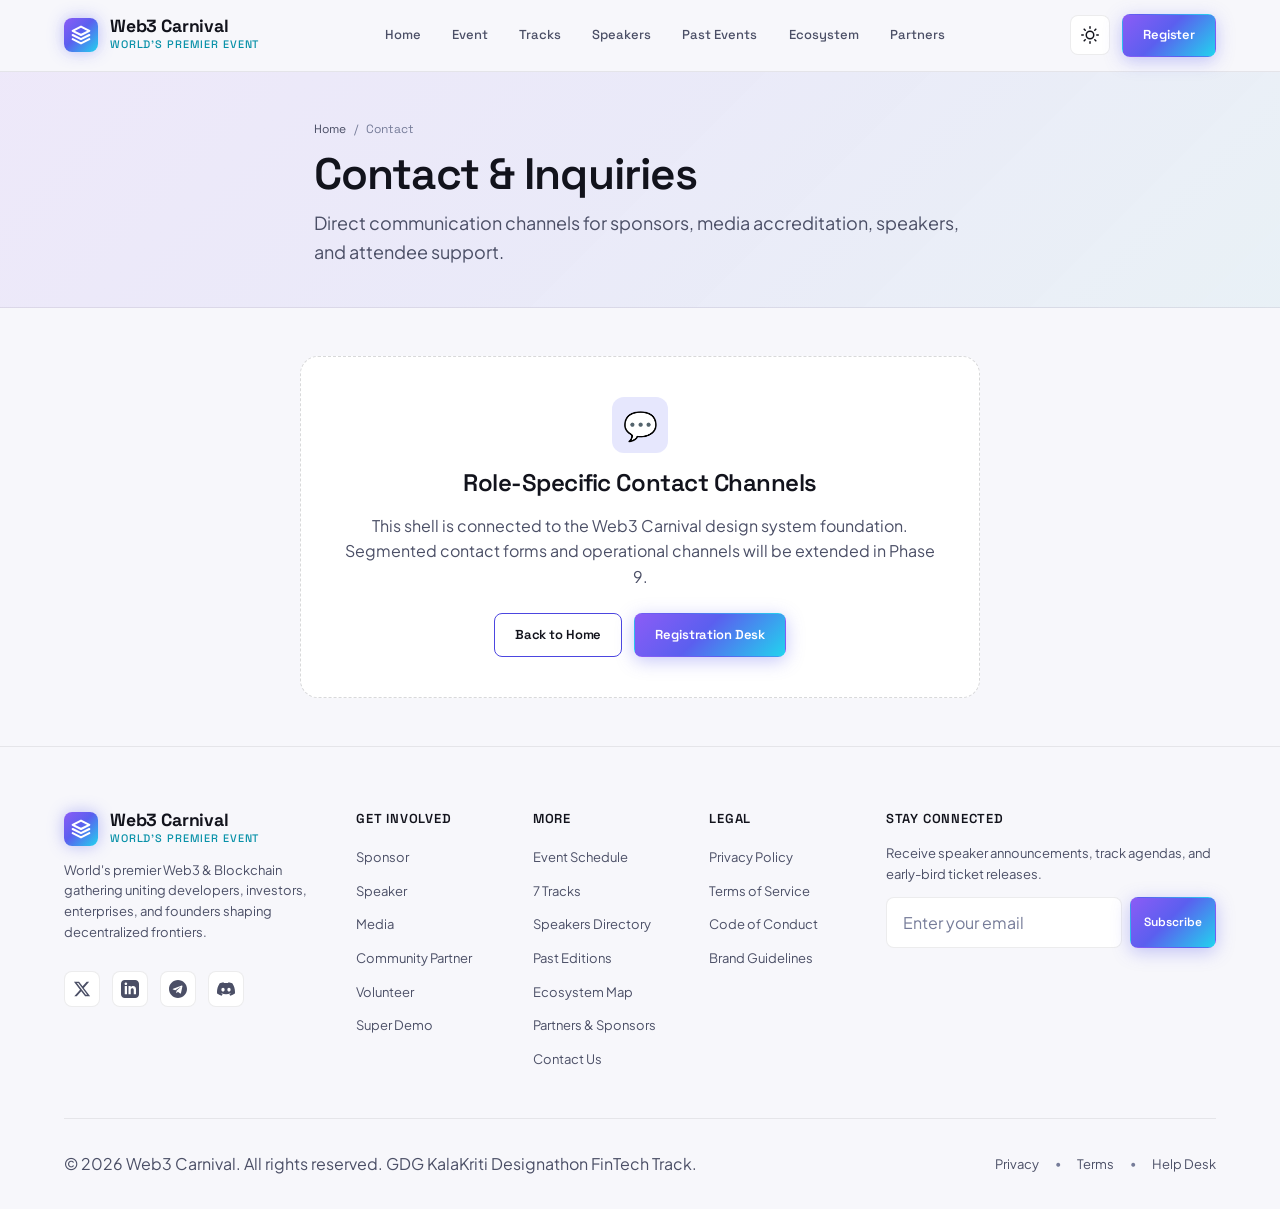
==== contact.html @ d9576718 "phase 0 done" ====
<!DOCTYPE html>
<html lang="en">
<head>
  <meta charset="UTF-8">
  <meta name="viewport" content="width=device-width, initial-scale=1.0">
  <title>Contact &amp; Help Desk — Web3 Carnival</title>
  <meta name="description" content="Get in touch with the Web3 Carnival operations, sponsorship, and media teams.">
  <meta name="theme-color" content="#05060B">

  <link rel="icon" type="image/svg+xml" href="assets/favicon.svg">
  <link rel="preconnect" href="https://fonts.googleapis.com">
  <link rel="preconnect" href="https://fonts.gstatic.com" crossorigin>
  <link href="https://fonts.googleapis.com/css2?family=Plus+Jakarta+Sans:wght@400;500;600;700&family=Space+Grotesk:wght@500;600;700&display=swap" rel="stylesheet">

  <!-- Design System CSS -->
  <link rel="stylesheet" href="css/tokens.css">
  <link rel="stylesheet" href="css/base.css">
  <link rel="stylesheet" href="css/components.css">
  <link rel="stylesheet" href="css/pages.css">
  <link rel="stylesheet" href="css/responsive.css">
</head>
<body>

  <a href="#main-content" class="skip-link">Skip to main content</a>

  <!-- Header rendered by navigation.js -->
  <header id="site-header" class="site-header"></header>

  <main id="main-content">
    <section class="page-header" aria-labelledby="page-title">
      <div class="container page-header-content">
        <nav class="page-breadcrumbs" aria-label="Breadcrumb">
          <a href="index.html">Home</a>
          <span aria-hidden="true">/</span>
          <span aria-current="page">Contact</span>
        </nav>
        <h1 id="page-title" class="page-title">Contact &amp; Inquiries</h1>
        <p class="page-lead">Direct communication channels for sponsors, media accreditation, speakers, and attendee support.</p>
      </div>
    </section>

    <div class="container">
      <div class="shell-status-card">
        <div class="shell-status-icon" aria-hidden="true">💬</div>
        <h2>Role-Specific Contact Channels</h2>
        <p>This shell is connected to the Web3 Carnival design system foundation. Segmented contact forms and operational channels will be extended in Phase 9.</p>
        <div style="display: flex; gap: var(--space-3); margin-top: var(--space-2);">
          <a href="index.html" class="btn btn-secondary">Back to Home</a>
          <a href="register.html" class="btn btn-primary">Registration Desk</a>
        </div>
      </div>
    </div>
  </main>

  <!-- Footer rendered by navigation.js -->
  <footer id="site-footer" class="site-footer"></footer>

  <script src="js/data.js"></script>
  <script src="js/theme.js"></script>
  <script src="js/navigation.js"></script>
  <script src="js/main.js"></script>
</body>
</html>
---- css/tokens.css ----
/**
 * Web3 Carnival Design System - Design Tokens
 * GDG KalaKriti Designathon · FinTech Track · Scenario 1
 * Primary Dark Theme (default) with Light Theme alternate
 */

:root {
  /* ==========================================================================
     Color System - Dark Theme (Default)
     ========================================================================== */
  --bg-void: #05060B;
  --bg-surface: #0D1120;
  --bg-raised: #161B2E;

  --accent-indigo: #5B5FEF;
  --accent-violet: #8B5CF6;
  --accent-cyan: #22D3EE;

  --text-primary: #F4F5FA;
  --text-secondary: #9CA3C4;
  --text-muted: #6B7290;

  --success: #34D399;
  --warning: #FBBF24;
  --error: #F87171;
  --focus-ring: #22D3EE;

  /* Translucent & Alpha Layers */
  --bg-void-alpha: rgba(5, 6, 11, 0.88);
  --bg-surface-alpha: rgba(13, 17, 32, 0.8);
  --bg-raised-alpha: rgba(22, 27, 46, 0.85);

  --border-subtle: rgba(255, 255, 255, 0.08);
  --border-medium: rgba(255, 255, 255, 0.16);
  --border-highlight: rgba(139, 92, 246, 0.4);

  /* Gradients */
  --gradient-signature: linear-gradient(135deg, #8B5CF6 0%, #5B5FEF 45%, #22D3EE 100%);
  --gradient-signature-hover: linear-gradient(135deg, #9D74FF 0%, #6E72FF 45%, #38E1FA 100%);
  --gradient-signature-subtle: linear-gradient(135deg, rgba(139, 92, 246, 0.15) 0%, rgba(91, 95, 239, 0.12) 45%, rgba(34, 211, 238, 0.08) 100%);
  --gradient-card-border: linear-gradient(135deg, rgba(139, 92, 246, 0.6), rgba(91, 95, 239, 0.25), rgba(34, 211, 238, 0.5));
  --gradient-hero-glow: radial-gradient(circle at 50% 20%, rgba(91, 95, 239, 0.22) 0%, rgba(139, 92, 246, 0.12) 35%, transparent 70%);

  /* Typography */
  --font-display: 'Space Grotesk', -apple-system, BlinkMacSystemFont, 'Segoe UI', Roboto, sans-serif;
  --font-body: 'Plus Jakarta Sans', -apple-system, BlinkMacSystemFont, 'Segoe UI', Roboto, sans-serif;

  /* Type Scale */
  --text-xs: 0.75rem;          /* 12px */
  --text-sm: 0.8125rem;        /* 13px - meta / captions */
  --text-base: 1rem;           /* 16px - standard body */
  --text-lg: 1.125rem;         /* 18px - body large / intro */
  --text-xl: 1.25rem;          /* 20px - card subtitle */
  --text-2xl: 1.5rem;          /* 24px - card H3 */
  --text-3xl: clamp(1.75rem, 3.5vw, 2.75rem); /* Section H2 */
  --text-4xl: clamp(2.5rem, 6vw, 4.75rem);   /* Hero H1 */
  --text-stat: clamp(2rem, 5vw, 3.5rem);      /* Stat numeral */

  /* Line Heights */
  --lh-tight: 1.05;
  --lh-heading: 1.15;
  --lh-card: 1.25;
  --lh-body: 1.6;
  --lh-meta: 1.4;

  /* Font Weights */
  --fw-normal: 400;
  --fw-medium: 500;
  --fw-semibold: 600;
  --fw-bold: 700;

  /* 8px Spacing Scale */
  --space-1: 0.25rem;   /* 4px */
  --space-2: 0.5rem;    /* 8px */
  --space-3: 0.75rem;   /* 12px */
  --space-4: 1rem;      /* 16px */
  --space-5: 1.25rem;   /* 20px */
  --space-6: 1.5rem;    /* 24px */
  --space-8: 2rem;      /* 32px */
  --space-10: 2.5rem;   /* 40px */
  --space-12: 3rem;     /* 48px */
  --space-16: 4rem;     /* 64px */
  --space-20: 5rem;     /* 80px */
  --space-24: 6rem;     /* 96px */
  --space-32: 8rem;     /* 128px */

  /* Border Radii */
  --radius-xs: 4px;
  --radius-sm: 8px;
  --radius-md: 12px;
  --radius-lg: 18px;
  --radius-xl: 24px;
  --radius-full: 9999px;

  /* Shadows */
  --shadow-sm: 0 2px 8px rgba(0, 0, 0, 0.35);
  --shadow-md: 0 8px 24px rgba(0, 0, 0, 0.45);
  --shadow-lg: 0 16px 48px rgba(0, 0, 0, 0.6);
  --shadow-glow: 0 0 32px rgba(91, 95, 239, 0.3);

  /* Transitions */
  --transition-fast: 150ms cubic-bezier(0.16, 1, 0.3, 1);
  --transition-base: 250ms cubic-bezier(0.16, 1, 0.3, 1);
  --transition-slow: 400ms cubic-bezier(0.16, 1, 0.3, 1);

  /* Layout & Containers */
  --container-max: 1280px;
  --container-pad-mobile: 1.5rem;   /* 24px */
  --container-pad-desktop: 4rem;    /* 64px */
  --nav-height: 72px;
}

/* ==========================================================================
   Color System - Light Theme Alternate (`data-theme="light"`)
   Accents deepened to maintain 4.5:1 contrast on white
   ========================================================================== */
[data-theme="light"] {
  --bg-void: #F7F7FB;
  --bg-surface: #FFFFFF;
  --bg-raised: #EEF0FA;

  --accent-indigo: #4C46E0;
  --accent-violet: #7C3AED;
  --accent-cyan: #0891A8;

  --text-primary: #12131C;
  --text-secondary: #4B4F66;
  --text-muted: #767C99;

  --success: #059669;
  --warning: #D97706;
  --error: #DC2626;
  --focus-ring: #0891A8;

  /* Translucent & Alpha Layers */
  --bg-void-alpha: rgba(247, 247, 251, 0.92);
  --bg-surface-alpha: rgba(255, 255, 255, 0.9);
  --bg-raised-alpha: rgba(238, 240, 250, 0.92);

  --border-subtle: rgba(18, 19, 28, 0.08);
  --border-medium: rgba(18, 19, 28, 0.16);
  --border-highlight: rgba(124, 58, 237, 0.35);

  /* Gradients */
  --gradient-signature-subtle: linear-gradient(135deg, rgba(124, 58, 237, 0.08) 0%, rgba(76, 70, 224, 0.08) 45%, rgba(8, 145, 168, 0.06) 100%);
  --gradient-card-border: linear-gradient(135deg, rgba(124, 58, 237, 0.45), rgba(76, 70, 224, 0.2), rgba(8, 145, 168, 0.4));
  --gradient-hero-glow: radial-gradient(circle at 50% 20%, rgba(76, 70, 224, 0.12) 0%, rgba(124, 58, 237, 0.06) 35%, transparent 70%);

  /* Shadows */
  --shadow-sm: 0 2px 8px rgba(18, 19, 28, 0.06);
  --shadow-md: 0 8px 24px rgba(18, 19, 28, 0.09);
  --shadow-lg: 0 16px 48px rgba(18, 19, 28, 0.12);
  --shadow-glow: 0 0 32px rgba(76, 70, 224, 0.18);
}
---- css/base.css ----
/**
 * Web3 Carnival Design System - Base Styles
 * CSS Reset, Accessible Focus, Typography Hierarchy & Layout Base
 */

/* ==========================================================================
   CSS Reset & Box Sizing
   ========================================================================== */
*, *::before, *::after {
  box-sizing: border-box;
  margin: 0;
  padding: 0;
}

html {
  font-size: 16px;
  scroll-behavior: smooth;
  -webkit-text-size-adjust: 100%;
  text-rendering: optimizeLegibility;
  -webkit-font-smoothing: antialiased;
  -moz-osx-font-smoothing: grayscale;
}

body {
  min-height: 100vh;
  background-color: var(--bg-void);
  color: var(--text-primary);
  font-family: var(--font-body);
  font-size: var(--text-base);
  font-weight: var(--fw-normal);
  line-height: var(--lh-body);
  transition: background-color var(--transition-base), color var(--transition-base);
  overflow-x: hidden;
  display: flex;
  flex-direction: column;
}

/* ==========================================================================
   Accessible Keyboard Focus & Skip Link
   ========================================================================== */
:focus-visible {
  outline: 2px solid var(--focus-ring);
  outline-offset: 2px;
}

/* Skip-to-content Link (A11y Requirement) */
.skip-link {
  position: absolute;
  top: -100px;
  left: 1.5rem;
  background: var(--accent-indigo);
  color: #FFFFFF;
  padding: 0.75rem 1.25rem;
  border-radius: var(--radius-sm);
  font-family: var(--font-display);
  font-size: var(--text-sm);
  font-weight: var(--fw-semibold);
  text-decoration: none;
  z-index: 10000;
  box-shadow: var(--shadow-md);
  transition: top var(--transition-fast) ease;
}

.skip-link:focus {
  top: 1rem;
}

/* ==========================================================================
   Prefers Reduced Motion
   ========================================================================== */
@media (prefers-reduced-motion: reduce) {
  *, *::before, *::after {
    animation-duration: 0.01ms !important;
    animation-iteration-count: 1 !important;
    transition-duration: 0.01ms !important;
    scroll-behavior: auto !important;
  }
}

/* ==========================================================================
   Typography Base
   ========================================================================== */
h1, h2, h3, h4, h5, h6 {
  font-family: var(--font-display);
  font-weight: var(--fw-semibold);
  color: var(--text-primary);
  letter-spacing: -0.02em;
}

h1 {
  font-size: var(--text-4xl);
  line-height: var(--lh-tight);
}

h2 {
  font-size: var(--text-3xl);
  line-height: var(--lh-heading);
}

h3 {
  font-size: var(--text-2xl);
  line-height: var(--lh-card);
}

h4 {
  font-size: var(--text-xl);
  line-height: var(--lh-card);
}

p {
  color: var(--text-secondary);
  font-size: var(--text-base);
  line-height: var(--lh-body);
  max-width: 70ch;
}

p.lead {
  font-size: var(--text-lg);
  line-height: 1.65;
  color: var(--text-primary);
}

a {
  color: var(--accent-indigo);
  text-decoration: none;
  transition: color var(--transition-fast);
}

a:hover {
  color: var(--accent-violet);
}

img, svg, picture, video {
  display: block;
  max-width: 100%;
  height: auto;
}

button, input, select, textarea {
  font: inherit;
  color: inherit;
}

ul, ol {
  list-style: none;
}

/* Selection */
::selection {
  background: rgba(139, 92, 246, 0.35);
  color: var(--text-primary);
}

/* ==========================================================================
   Core Layout Containers
   ========================================================================== */
.container {
  width: 100%;
  max-width: var(--container-max);
  margin-left: auto;
  margin-right: auto;
  padding-left: var(--container-pad-mobile);
  padding-right: var(--container-pad-mobile);
}

main {
  flex: 1 0 auto;
}

/* Section Wrapper Base */
.section {
  padding-top: var(--space-12);
  padding-bottom: var(--space-12);
  position: relative;
}

.section-header {
  margin-bottom: var(--space-8);
}

.section-header.text-center {
  text-align: center;
}

.section-header.text-center p {
  margin-left: auto;
  margin-right: auto;
}

.section-eyebrow {
  display: inline-flex;
  align-items: center;
  gap: var(--space-2);
  font-family: var(--font-display);
  font-size: var(--text-xs);
  font-weight: var(--fw-semibold);
  text-transform: uppercase;
  letter-spacing: 0.08em;
  color: var(--accent-cyan);
  margin-bottom: var(--space-2);
}

.section-title {
  margin-bottom: var(--space-3);
}

.section-desc {
  font-size: var(--text-lg);
  color: var(--text-secondary);
}

/* Visually Hidden Utility for A11y */
.sr-only {
  position: absolute;
  width: 1px;
  height: 1px;
  padding: 0;
  margin: -1px;
  overflow: hidden;
  clip: rect(0, 0, 0, 0);
  white-space: nowrap;
  border: 0;
}
---- css/components.css ----
/**
 * Web3 Carnival Design System - Components
 * Navigation, Buttons, Cards, Pills, Filters, Stat Blocks, Countdown & Footer
 */

/* ==========================================================================
   1. Sticky Translucent Navigation
   ========================================================================== */
.site-header {
  position: sticky;
  top: 0;
  left: 0;
  right: 0;
  z-index: 1000;
  height: var(--nav-height);
  background-color: var(--bg-void-alpha);
  backdrop-filter: blur(16px);
  -webkit-backdrop-filter: blur(16px);
  border-bottom: 1px solid var(--border-subtle);
  transition: background-color var(--transition-base), border-color var(--transition-base);
}

.site-header.nav-scrolled {
  background-color: var(--bg-raised-alpha);
  border-bottom-color: var(--border-medium);
  box-shadow: var(--shadow-sm);
}

.nav-container {
  display: flex;
  align-items: center;
  justify-content: space-between;
  height: 100%;
}

.nav-brand {
  display: flex;
  align-items: center;
  gap: var(--space-3);
  text-decoration: none;
  color: var(--text-primary);
  font-family: var(--font-display);
  font-weight: var(--fw-bold);
  font-size: var(--text-lg);
  letter-spacing: -0.01em;
  flex-shrink: 0;
}

.nav-brand-logo {
  width: 34px;
  height: 34px;
  border-radius: var(--radius-sm);
  background: var(--gradient-signature);
  display: grid;
  place-items: center;
  color: #FFFFFF;
  box-shadow: 0 0 16px rgba(91, 95, 239, 0.4);
}

.nav-brand-text {
  display: flex;
  flex-direction: column;
}

.nav-brand-title {
  line-height: 1.1;
  font-size: 1.1rem;
}

.nav-brand-subtitle {
  font-size: 0.68rem;
  letter-spacing: 0.08em;
  text-transform: uppercase;
  color: var(--accent-cyan);
  font-family: var(--font-display);
  font-weight: var(--fw-medium);
}

/* Nav Menu & Links */
.nav-menu {
  display: none;
}

.nav-links {
  display: flex;
  align-items: center;
  gap: var(--space-1);
}

.nav-link {
  font-family: var(--font-display);
  font-size: var(--text-sm);
  font-weight: var(--fw-medium);
  color: var(--text-secondary);
  padding: 0.5rem 0.85rem;
  border-radius: var(--radius-sm);
  text-decoration: none;
  transition: color var(--transition-fast), background-color var(--transition-fast);
  white-space: nowrap;
  position: relative;
}

.nav-link:hover {
  color: var(--text-primary);
  background-color: rgba(255, 255, 255, 0.05);
}

[data-theme="light"] .nav-link:hover {
  background-color: rgba(0, 0, 0, 0.04);
}

.nav-link.active,
.nav-link[aria-current="page"] {
  color: var(--text-primary);
  background-color: rgba(91, 95, 239, 0.12);
  font-weight: var(--fw-semibold);
}

.nav-link.active::after,
.nav-link[aria-current="page"]::after {
  content: "";
  position: absolute;
  bottom: 0;
  left: 20%;
  right: 20%;
  height: 2px;
  background: var(--accent-indigo);
  border-radius: 2px;
}

/* Nav Actions */
.nav-actions {
  display: flex;
  align-items: center;
  gap: var(--space-3);
}

/* Theme Toggle Button */
.theme-toggle-btn {
  display: inline-flex;
  align-items: center;
  justify-content: center;
  width: 40px;
  height: 40px;
  border-radius: var(--radius-sm);
  border: 1px solid var(--border-subtle);
  background: var(--bg-surface);
  color: var(--text-primary);
  cursor: pointer;
  transition: background-color var(--transition-fast), border-color var(--transition-fast), transform var(--transition-fast);
}

.theme-toggle-btn:hover {
  border-color: var(--border-medium);
  background: var(--bg-raised);
  transform: translateY(-1px);
}

.theme-toggle-btn svg {
  width: 18px;
  height: 18px;
}

.theme-icon-sun {
  display: none;
}

.theme-icon-moon {
  display: block;
}

[data-theme="light"] .theme-icon-sun {
  display: block;
}

[data-theme="light"] .theme-icon-moon {
  display: none;
}

/* Mobile Toggle Hamburger */
.mobile-toggle {
  display: flex;
  flex-direction: column;
  justify-content: center;
  align-items: center;
  gap: 5px;
  width: 40px;
  height: 40px;
  padding: 8px;
  border-radius: var(--radius-sm);
  border: 1px solid var(--border-subtle);
  background: var(--bg-surface);
  cursor: pointer;
  color: var(--text-primary);
  transition: background-color var(--transition-fast), border-color var(--transition-fast);
}

.mobile-toggle-bar {
  width: 20px;
  height: 2px;
  background-color: var(--text-primary);
  border-radius: 2px;
  transition: transform var(--transition-base), opacity var(--transition-base);
}

.mobile-toggle[aria-expanded="true"] .mobile-toggle-bar:nth-child(1) {
  transform: translateY(7px) rotate(45deg);
}

.mobile-toggle[aria-expanded="true"] .mobile-toggle-bar:nth-child(2) {
  opacity: 0;
}

.mobile-toggle[aria-expanded="true"] .mobile-toggle-bar:nth-child(3) {
  transform: translateY(-7px) rotate(-45deg);
}

/* Mobile Navigation Overlay / Drawer */
.mobile-nav-drawer {
  display: none;
  position: fixed;
  top: var(--nav-height);
  left: 0;
  right: 0;
  bottom: 0;
  background: var(--bg-void-alpha);
  backdrop-filter: blur(20px);
  -webkit-backdrop-filter: blur(20px);
  z-index: 999;
  overflow-y: auto;
  padding: var(--space-6) var(--space-4) var(--space-8);
  border-top: 1px solid var(--border-subtle);
}

.mobile-nav-drawer.open {
  display: block;
  animation: fadeInDown var(--transition-base) forwards;
}

@keyframes fadeInDown {
  from {
    opacity: 0;
    transform: translateY(-10px);
  }
  to {
    opacity: 1;
    transform: translateY(0);
  }
}

.mobile-nav-links {
  display: flex;
  flex-direction: column;
  gap: var(--space-2);
  margin-bottom: var(--space-6);
}

.mobile-nav-link {
  display: flex;
  align-items: center;
  justify-content: space-between;
  font-family: var(--font-display);
  font-size: var(--text-lg);
  font-weight: var(--fw-medium);
  color: var(--text-primary);
  padding: var(--space-3) var(--space-4);
  border-radius: var(--radius-md);
  text-decoration: none;
  border: 1px solid transparent;
  transition: background-color var(--transition-fast), border-color var(--transition-fast);
}

.mobile-nav-link:hover,
.mobile-nav-link.active {
  background-color: var(--bg-raised);
  border-color: var(--border-subtle);
  color: var(--accent-indigo);
}

.mobile-nav-cta {
  display: flex;
  flex-direction: column;
  gap: var(--space-3);
  padding-top: var(--space-4);
  border-top: 1px solid var(--border-subtle);
}

/* ==========================================================================
   2. Reusable Buttons
   ========================================================================== */
.btn {
  display: inline-flex;
  align-items: center;
  justify-content: center;
  gap: var(--space-2);
  font-family: var(--font-display);
  font-size: var(--text-sm);
  font-weight: var(--fw-semibold);
  letter-spacing: -0.01em;
  padding: 0.65rem 1.25rem;
  border-radius: var(--radius-sm);
  border: 1px solid transparent;
  cursor: pointer;
  text-decoration: none;
  transition: all var(--transition-fast);
  white-space: nowrap;
}

.btn-primary {
  background: var(--gradient-signature);
  color: #FFFFFF !important;
  box-shadow: 0 4px 18px rgba(91, 95, 239, 0.35);
}

.btn-primary:hover {
  background: var(--gradient-signature-hover);
  box-shadow: 0 6px 24px rgba(91, 95, 239, 0.5);
  transform: translateY(-1px);
}

.btn-primary:active {
  transform: translateY(0);
}

.btn-secondary {
  background: transparent;
  color: var(--text-primary);
  border-color: var(--accent-indigo);
}

.btn-secondary:hover {
  background: rgba(91, 95, 239, 0.12);
  border-color: var(--accent-violet);
  transform: translateY(-1px);
}

.btn-ghost {
  background: transparent;
  color: var(--text-secondary);
  border-color: transparent;
}

.btn-ghost:hover {
  color: var(--text-primary);
  background: rgba(255, 255, 255, 0.05);
}

.btn-sm {
  padding: 0.45rem 0.85rem;
  font-size: var(--text-xs);
}

.btn-lg {
  padding: 0.85rem 1.75rem;
  font-size: var(--text-base);
  border-radius: var(--radius-md);
}

.btn-full {
  width: 100%;
}

/* ==========================================================================
   3. Cards by Content Type
   ========================================================================== */
/* Base Card */
.card {
  background: var(--bg-surface);
  border: 1px solid var(--border-subtle);
  border-radius: var(--radius-lg);
  padding: var(--space-6);
  transition: transform var(--transition-base), border-color var(--transition-base), box-shadow var(--transition-base);
}

.card:hover {
  border-color: var(--border-medium);
  box-shadow: var(--shadow-md);
}

/* Track Card (Signature gradient-edge border) */
.card-track {
  position: relative;
  background: linear-gradient(var(--bg-surface), var(--bg-surface)) padding-box,
              var(--gradient-card-border) border-box;
  border: 1px solid transparent;
  border-radius: var(--radius-lg);
  padding: var(--space-6);
  display: flex;
  flex-direction: column;
  gap: var(--space-4);
  transition: transform var(--transition-base), box-shadow var(--transition-base);
}

.card-track:hover {
  transform: translateY(-4px);
  box-shadow: var(--shadow-glow);
}

.card-track-header {
  display: flex;
  align-items: center;
  justify-content: space-between;
}

.card-track-icon {
  width: 44px;
  height: 44px;
  border-radius: var(--radius-sm);
  background: rgba(91, 95, 239, 0.15);
  color: var(--accent-cyan);
  display: grid;
  place-items: center;
  font-size: 1.25rem;
}

.card-track-number {
  font-family: var(--font-display);
  font-size: var(--text-xs);
  color: var(--text-muted);
  font-weight: var(--fw-semibold);
}

.card-track-title {
  font-size: var(--text-xl);
  font-weight: var(--fw-semibold);
  color: var(--text-primary);
  line-height: var(--lh-card);
}

.card-track-desc {
  font-size: var(--text-sm);
  color: var(--text-secondary);
  line-height: var(--lh-body);
}

.card-track-footer {
  margin-top: auto;
  display: flex;
  align-items: center;
  justify-content: space-between;
  padding-top: var(--space-3);
  border-top: 1px solid var(--border-subtle);
  font-size: var(--text-sm);
}

/* Speaker Card (Photo-led, quiet frame) */
.card-speaker {
  background: var(--bg-surface);
  border: 1px solid var(--border-subtle);
  border-radius: var(--radius-lg);
  overflow: hidden;
  display: flex;
  flex-direction: column;
  transition: transform var(--transition-base), border-color var(--transition-base);
}

.card-speaker:hover {
  transform: translateY(-4px);
  border-color: var(--border-medium);
}

.card-speaker-media {
  position: relative;
  aspect-ratio: 1 / 1;
  background: var(--bg-raised);
  overflow: hidden;
  display: flex;
  align-items: center;
  justify-content: center;
}

.card-speaker-img {
  width: 100%;
  height: 100%;
  object-fit: cover;
  transition: transform var(--transition-slow);
}

.card-speaker:hover .card-speaker-img {
  transform: scale(1.03);
}

.card-speaker-placeholder {
  width: 100%;
  height: 100%;
  display: flex;
  align-items: center;
  justify-content: center;
  background: linear-gradient(135deg, rgba(22, 27, 46, 0.9), rgba(13, 17, 32, 0.95));
  color: var(--text-muted);
  font-family: var(--font-display);
  font-size: 2.5rem;
  font-weight: var(--fw-bold);
}

.card-speaker-body {
  padding: var(--space-4);
  display: flex;
  flex-direction: column;
  gap: var(--space-2);
}

.card-speaker-name {
  font-size: var(--text-lg);
  font-weight: var(--fw-semibold);
  color: var(--text-primary);
  line-height: var(--lh-heading);
}

.card-speaker-role {
  font-size: var(--text-sm);
  color: var(--text-secondary);
}

.card-speaker-location {
  font-size: var(--text-xs);
  color: var(--text-muted);
  display: flex;
  align-items: center;
  gap: 4px;
}

.card-speaker-socials {
  display: flex;
  align-items: center;
  gap: var(--space-2);
  margin-top: var(--space-2);
}

.card-speaker-social {
  color: var(--text-muted);
  padding: 4px;
  border-radius: var(--radius-xs);
  transition: color var(--transition-fast);
}

.card-speaker-social:hover {
  color: var(--accent-cyan);
}

/* Sponsor & Partner Tile (Flat logo lockup on neutral strip) */
.partner-tier-block {
  margin-bottom: var(--space-8);
}

.partner-tier-title {
  font-size: var(--text-sm);
  font-family: var(--font-display);
  text-transform: uppercase;
  letter-spacing: 0.08em;
  color: var(--text-muted);
  margin-bottom: var(--space-4);
  text-align: center;
}

.partner-grid {
  display: grid;
  grid-template-columns: repeat(2, 1fr);
  gap: var(--space-3);
}

.partner-tile {
  background: var(--bg-surface);
  border: 1px solid var(--border-subtle);
  border-radius: var(--radius-md);
  padding: var(--space-4) var(--space-5);
  display: flex;
  align-items: center;
  justify-content: center;
  min-height: 80px;
  color: var(--text-secondary);
  font-family: var(--font-display);
  font-size: var(--text-sm);
  font-weight: var(--fw-medium);
  transition: border-color var(--transition-fast), background-color var(--transition-fast);
  text-align: center;
}

.partner-tile:hover {
  border-color: var(--border-medium);
  background: var(--bg-raised);
  color: var(--text-primary);
}

/* ==========================================================================
   4. Pills & Badges
   ========================================================================== */
.pill {
  display: inline-flex;
  align-items: center;
  gap: 6px;
  padding: 0.35rem 0.85rem;
  border-radius: var(--radius-full);
  font-family: var(--font-display);
  font-size: var(--text-xs);
  font-weight: var(--fw-medium);
  background: var(--bg-raised);
  color: var(--text-secondary);
  border: 1px solid var(--border-subtle);
}

.pill-accent {
  background: rgba(91, 95, 239, 0.12);
  color: var(--accent-indigo);
  border-color: rgba(91, 95, 239, 0.25);
}

.pill-cyan {
  background: rgba(34, 211, 238, 0.1);
  color: var(--accent-cyan);
  border-color: rgba(34, 211, 238, 0.25);
}

.pill-status-live {
  background: rgba(52, 211, 153, 0.12);
  color: var(--success);
  border-color: rgba(52, 211, 153, 0.3);
}

.pill-status-live::before {
  content: "";
  width: 6px;
  height: 6px;
  border-radius: 50%;
  background: var(--success);
  box-shadow: 0 0 8px var(--success);
}

/* ==========================================================================
   5. Interactive Filter Pills
   ========================================================================== */
.filter-bar {
  display: flex;
  align-items: center;
  gap: var(--space-2);
  overflow-x: auto;
  padding-bottom: var(--space-2);
  margin-bottom: var(--space-6);
  -webkit-overflow-scrolling: touch;
  scrollbar-width: thin;
}

.filter-btn {
  font-family: var(--font-display);
  font-size: var(--text-sm);
  font-weight: var(--fw-medium);
  padding: 0.5rem 1rem;
  border-radius: var(--radius-full);
  background: var(--bg-surface);
  border: 1px solid var(--border-subtle);
  color: var(--text-secondary);
  cursor: pointer;
  white-space: nowrap;
  transition: all var(--transition-fast);
}

.filter-btn:hover {
  color: var(--text-primary);
  border-color: var(--border-medium);
}

.filter-btn.active {
  background: var(--accent-indigo);
  color: #FFFFFF;
  border-color: var(--accent-indigo);
}

/* ==========================================================================
   6. Stat Blocks & Animated Proof
   ========================================================================== */
.stats-grid {
  display: grid;
  grid-template-columns: repeat(2, 1fr);
  gap: var(--space-4);
}

.stat-block {
  background: var(--bg-surface);
  border: 1px solid var(--border-subtle);
  border-radius: var(--radius-lg);
  padding: var(--space-5);
  display: flex;
  flex-direction: column;
  gap: var(--space-1);
}

.stat-numeral {
  font-family: var(--font-display);
  font-size: var(--text-stat);
  font-weight: var(--fw-bold);
  line-height: 1;
  color: var(--text-primary);
  letter-spacing: -0.03em;
}

.stat-label {
  font-size: var(--text-sm);
  color: var(--text-secondary);
  font-weight: var(--fw-medium);
}

/* ==========================================================================
   7. Countdown Block
   ========================================================================== */
.countdown-box {
  background: var(--bg-surface);
  border: 1px solid var(--border-subtle);
  border-radius: var(--radius-lg);
  padding: var(--space-5);
  display: flex;
  align-items: center;
  justify-content: center;
  gap: var(--space-3);
}

.countdown-unit {
  display: flex;
  flex-direction: column;
  align-items: center;
  min-width: 52px;
}

.countdown-num {
  font-family: var(--font-display);
  font-size: 1.75rem;
  font-weight: var(--fw-bold);
  color: var(--accent-cyan);
  line-height: 1;
  font-variant-numeric: tabular-nums;
}

.countdown-label {
  font-size: 0.65rem;
  text-transform: uppercase;
  letter-spacing: 0.08em;
  color: var(--text-muted);
  margin-top: 4px;
}

.countdown-sep {
  font-size: 1.5rem;
  color: var(--text-muted);
  opacity: 0.5;
  margin-bottom: 12px;
}

/* ==========================================================================
   8. Form Controls
   ========================================================================== */
.form-group {
  margin-bottom: var(--space-4);
  display: flex;
  flex-direction: column;
  gap: var(--space-1);
}

.form-label {
  font-size: var(--text-sm);
  font-weight: var(--fw-medium);
  color: var(--text-primary);
}

.form-input, .form-select, .form-textarea {
  background: var(--bg-surface);
  border: 1px solid var(--border-subtle);
  border-radius: var(--radius-sm);
  padding: 0.75rem 1rem;
  color: var(--text-primary);
  font-size: var(--text-base);
  transition: border-color var(--transition-fast), box-shadow var(--transition-fast);
}

.form-input:focus, .form-select:focus, .form-textarea:focus {
  border-color: var(--focus-ring);
  outline: none;
  box-shadow: 0 0 0 3px rgba(34, 211, 238, 0.15);
}

.form-input::placeholder {
  color: var(--text-muted);
}

/* ==========================================================================
   9. Shared Footer
   ========================================================================== */
.site-footer {
  background-color: var(--bg-void);
  border-top: 1px solid var(--border-subtle);
  padding-top: var(--space-16);
  padding-bottom: var(--space-8);
  margin-top: auto;
  position: relative;
}

.footer-top {
  display: grid;
  grid-template-columns: 1fr;
  gap: var(--space-8);
  margin-bottom: var(--space-12);
}

.footer-brand {
  display: flex;
  flex-direction: column;
  gap: var(--space-3);
  max-width: 380px;
}

.footer-brand-desc {
  font-size: var(--text-sm);
  color: var(--text-secondary);
  line-height: var(--lh-body);
}

.footer-col-title {
  font-family: var(--font-display);
  font-size: var(--text-sm);
  font-weight: var(--fw-semibold);
  text-transform: uppercase;
  letter-spacing: 0.06em;
  color: var(--text-primary);
  margin-bottom: var(--space-4);
}

.footer-links-list {
  display: flex;
  flex-direction: column;
  gap: var(--space-2);
}

.footer-link {
  font-size: var(--text-sm);
  color: var(--text-secondary);
  text-decoration: none;
  transition: color var(--transition-fast);
}

.footer-link:hover {
  color: var(--accent-cyan);
}

/* Newsletter in Footer */
.footer-newsletter-form {
  display: flex;
  gap: var(--space-2);
  margin-top: var(--space-2);
}

.footer-newsletter-form .form-input {
  flex: 1;
  min-width: 0;
}

/* Social Links */
.footer-socials {
  display: flex;
  align-items: center;
  gap: var(--space-3);
  margin-top: var(--space-4);
}

.social-icon-btn {
  display: inline-flex;
  align-items: center;
  justify-content: center;
  width: 36px;
  height: 36px;
  border-radius: var(--radius-sm);
  background: var(--bg-surface);
  border: 1px solid var(--border-subtle);
  color: var(--text-secondary);
  text-decoration: none;
  transition: all var(--transition-fast);
}

.social-icon-btn:hover {
  color: var(--text-primary);
  border-color: var(--border-medium);
  background: var(--bg-raised);
  transform: translateY(-2px);
}

.social-icon-btn svg {
  width: 18px;
  height: 18px;
}

/* Footer Bottom Bar */
.footer-bottom {
  display: flex;
  flex-direction: column;
  gap: var(--space-4);
  padding-top: var(--space-8);
  border-top: 1px solid var(--border-subtle);
  font-size: var(--text-xs);
  color: var(--text-muted);
}

.footer-bottom-links {
  display: flex;
  flex-wrap: wrap;
  gap: var(--space-4);
}
---- css/pages.css ----
/**
 * Web3 Carnival Design System - Page Layouts
 * Hero Sections, Showcase Architecture & Page Shell Wrappers
 */

/* ==========================================================================
   1. Homepage & General Hero Section
   ========================================================================== */
.hero-section {
  position: relative;
  padding-top: calc(var(--space-12) + 1rem);
  padding-bottom: var(--space-16);
  background: var(--gradient-hero-glow);
  overflow: hidden;
  border-bottom: 1px solid var(--border-subtle);
}

.hero-glow-orb {
  position: absolute;
  top: 10%;
  left: 50%;
  transform: translateX(-50%);
  width: 600px;
  height: 350px;
  background: radial-gradient(circle, rgba(91, 95, 239, 0.25) 0%, rgba(139, 92, 246, 0.15) 40%, transparent 70%);
  filter: blur(80px);
  pointer-events: none;
  z-index: 0;
}

.hero-content {
  position: relative;
  z-index: 1;
  display: flex;
  flex-direction: column;
  align-items: flex-start;
  gap: var(--space-6);
  max-width: 860px;
}

.hero-badge-wrap {
  display: flex;
  flex-wrap: wrap;
  align-items: center;
  gap: var(--space-3);
}

.hero-title {
  font-size: var(--text-4xl);
  font-weight: var(--fw-bold);
  line-height: 1.05;
  letter-spacing: -0.03em;
  color: var(--text-primary);
}

.hero-title .text-gradient {
  background: var(--gradient-signature);
  -webkit-background-clip: text;
  -webkit-text-fill-color: transparent;
  background-clip: text;
}

.hero-desc {
  font-size: var(--text-lg);
  line-height: 1.6;
  color: var(--text-secondary);
  max-width: 64ch;
}

.hero-actions {
  display: flex;
  flex-wrap: wrap;
  align-items: center;
  gap: var(--space-3);
  margin-top: var(--space-2);
}

/* Hero Meta & Countdown Bar */
.hero-meta-bar {
  margin-top: var(--space-8);
  display: grid;
  grid-template-columns: 1fr;
  gap: var(--space-4);
  width: 100%;
}

/* ==========================================================================
   2. Subpage Header (Shell Layout for Event, Tracks, Speakers, etc.)
   ========================================================================== */
.page-header {
  padding-top: var(--space-12);
  padding-bottom: var(--space-10);
  background: var(--gradient-signature-subtle);
  border-bottom: 1px solid var(--border-subtle);
  position: relative;
}

.page-header-content {
  max-width: 780px;
}

.page-breadcrumbs {
  display: flex;
  align-items: center;
  gap: var(--space-2);
  font-family: var(--font-display);
  font-size: var(--text-xs);
  color: var(--text-muted);
  margin-bottom: var(--space-3);
}

.page-breadcrumbs a {
  color: var(--text-secondary);
}

.page-breadcrumbs a:hover {
  color: var(--accent-cyan);
}

.page-title {
  font-size: var(--text-3xl);
  margin-bottom: var(--space-3);
}

.page-lead {
  font-size: var(--text-lg);
  color: var(--text-secondary);
  line-height: var(--lh-body);
}

/* ==========================================================================
   3. Shell Placeholder Card (For Later Phase Extension)
   ========================================================================== */
.shell-status-card {
  background: var(--bg-surface);
  border: 1px dashed var(--border-medium);
  border-radius: var(--radius-lg);
  padding: var(--space-10) var(--space-6);
  text-align: center;
  display: flex;
  flex-direction: column;
  align-items: center;
  gap: var(--space-4);
  max-width: 680px;
  margin: var(--space-12) auto;
}

.shell-status-icon {
  width: 56px;
  height: 56px;
  border-radius: var(--radius-md);
  background: rgba(91, 95, 239, 0.15);
  color: var(--accent-cyan);
  display: grid;
  place-items: center;
  font-size: 1.75rem;
}

.shell-status-card h2 {
  font-size: var(--text-2xl);
}

.shell-status-card p {
  color: var(--text-secondary);
  max-width: 50ch;
}

/* ==========================================================================
   4. Showcase Section Layouts (Grid Framework)
   ========================================================================== */
.tracks-grid {
  display: grid;
  grid-template-columns: 1fr;
  gap: var(--space-4);
}

.speakers-grid {
  display: grid;
  grid-template-columns: 1fr;
  gap: var(--space-4);
}

.ecosystem-grid {
  display: grid;
  grid-template-columns: repeat(2, 1fr);
  gap: var(--space-3);
}

.ecosystem-node {
  background: var(--bg-surface);
  border: 1px solid var(--border-subtle);
  border-radius: var(--radius-md);
  padding: var(--space-4);
  display: flex;
  align-items: center;
  gap: var(--space-3);
  transition: all var(--transition-fast);
}

.ecosystem-node:hover {
  border-color: var(--accent-cyan);
  background: var(--bg-raised);
}

.ecosystem-node-badge {
  width: 10px;
  height: 10px;
  border-radius: 50%;
  background: var(--accent-indigo);
}

.ecosystem-node-name {
  font-family: var(--font-display);
  font-size: var(--text-sm);
  font-weight: var(--fw-semibold);
  color: var(--text-primary);
}

/* Path Strip (Section 7 in design.md) */
.path-strip {
  background: var(--bg-surface);
  border-top: 1px solid var(--border-subtle);
  border-bottom: 1px solid var(--border-subtle);
  padding: var(--space-4) 0;
}

.path-strip-inner {
  display: flex;
  align-items: center;
  justify-content: space-between;
  gap: var(--space-4);
  flex-wrap: wrap;
}

.path-strip-label {
  font-family: var(--font-display);
  font-size: var(--text-xs);
  text-transform: uppercase;
  letter-spacing: 0.08em;
  color: var(--accent-cyan);
  font-weight: var(--fw-semibold);
}

.path-pills {
  display: flex;
  align-items: center;
  gap: var(--space-2);
  flex-wrap: wrap;
}

.path-pill-link {
  font-size: var(--text-xs);
  font-family: var(--font-display);
  font-weight: var(--fw-medium);
  padding: 0.35rem 0.75rem;
  border-radius: var(--radius-full);
  background: var(--bg-raised);
  border: 1px solid var(--border-subtle);
  color: var(--text-secondary);
  text-decoration: none;
  transition: all var(--transition-fast);
}

.path-pill-link:hover {
  color: var(--text-primary);
  border-color: var(--accent-indigo);
}
---- css/responsive.css ----
/**
 * Web3 Carnival Design System - Responsive Breakpoints
 * Mobile-First Media Queries (480px, 768px, 1024px, 1440px)
 */

/* ==========================================================================
   Small Mobile Devices (>= 480px)
   ========================================================================== */
@media (min-width: 480px) {
  .hero-meta-bar {
    grid-template-columns: auto auto;
    align-items: center;
    justify-content: space-between;
  }

  .stats-grid {
    grid-template-columns: repeat(2, 1fr);
  }

  .partner-grid {
    grid-template-columns: repeat(3, 1fr);
  }
}

/* ==========================================================================
   Tablets / Medium Screens (>= 768px)
   ========================================================================== */
@media (min-width: 768px) {
  .section {
    padding-top: var(--space-16);
    padding-bottom: var(--space-16);
  }

  .hero-section {
    padding-top: calc(var(--space-16) + 1.5rem);
    padding-bottom: var(--space-20);
  }

  .stats-grid {
    grid-template-columns: repeat(3, 1fr);
  }

  .tracks-grid {
    grid-template-columns: repeat(2, 1fr);
  }

  .speakers-grid {
    grid-template-columns: repeat(2, 1fr);
  }

  .ecosystem-grid {
    grid-template-columns: repeat(4, 1fr);
  }

  .partner-grid {
    grid-template-columns: repeat(4, 1fr);
  }

  .footer-top {
    grid-template-columns: 2fr 1fr 1fr;
  }

  .footer-bottom {
    flex-direction: row;
    justify-content: space-between;
    align-items: center;
  }
}

/* ==========================================================================
   Desktop Screens (>= 1024px)
   ========================================================================== */
@media (min-width: 1024px) {
  .container {
    padding-left: var(--container-pad-desktop);
    padding-right: var(--container-pad-desktop);
  }

  /* Navigation Transitions to Full Desktop Menu */
  .mobile-toggle {
    display: none;
  }

  .mobile-nav-drawer {
    display: none !important;
  }

  .nav-menu {
    display: flex;
    align-items: center;
  }

  .tracks-grid {
    grid-template-columns: repeat(3, 1fr);
  }

  .speakers-grid {
    grid-template-columns: repeat(4, 1fr);
  }

  .stats-grid {
    grid-template-columns: repeat(6, 1fr);
  }

  .partner-grid {
    grid-template-columns: repeat(6, 1fr);
  }

  .footer-top {
    grid-template-columns: 1.8fr 1fr 1fr 1fr 1.6fr;
  }
}

/* ==========================================================================
   Large / Ultra-Wide Displays (>= 1440px)
   ========================================================================== */
@media (min-width: 1440px) {
  .hero-title {
    max-width: 900px;
  }
}
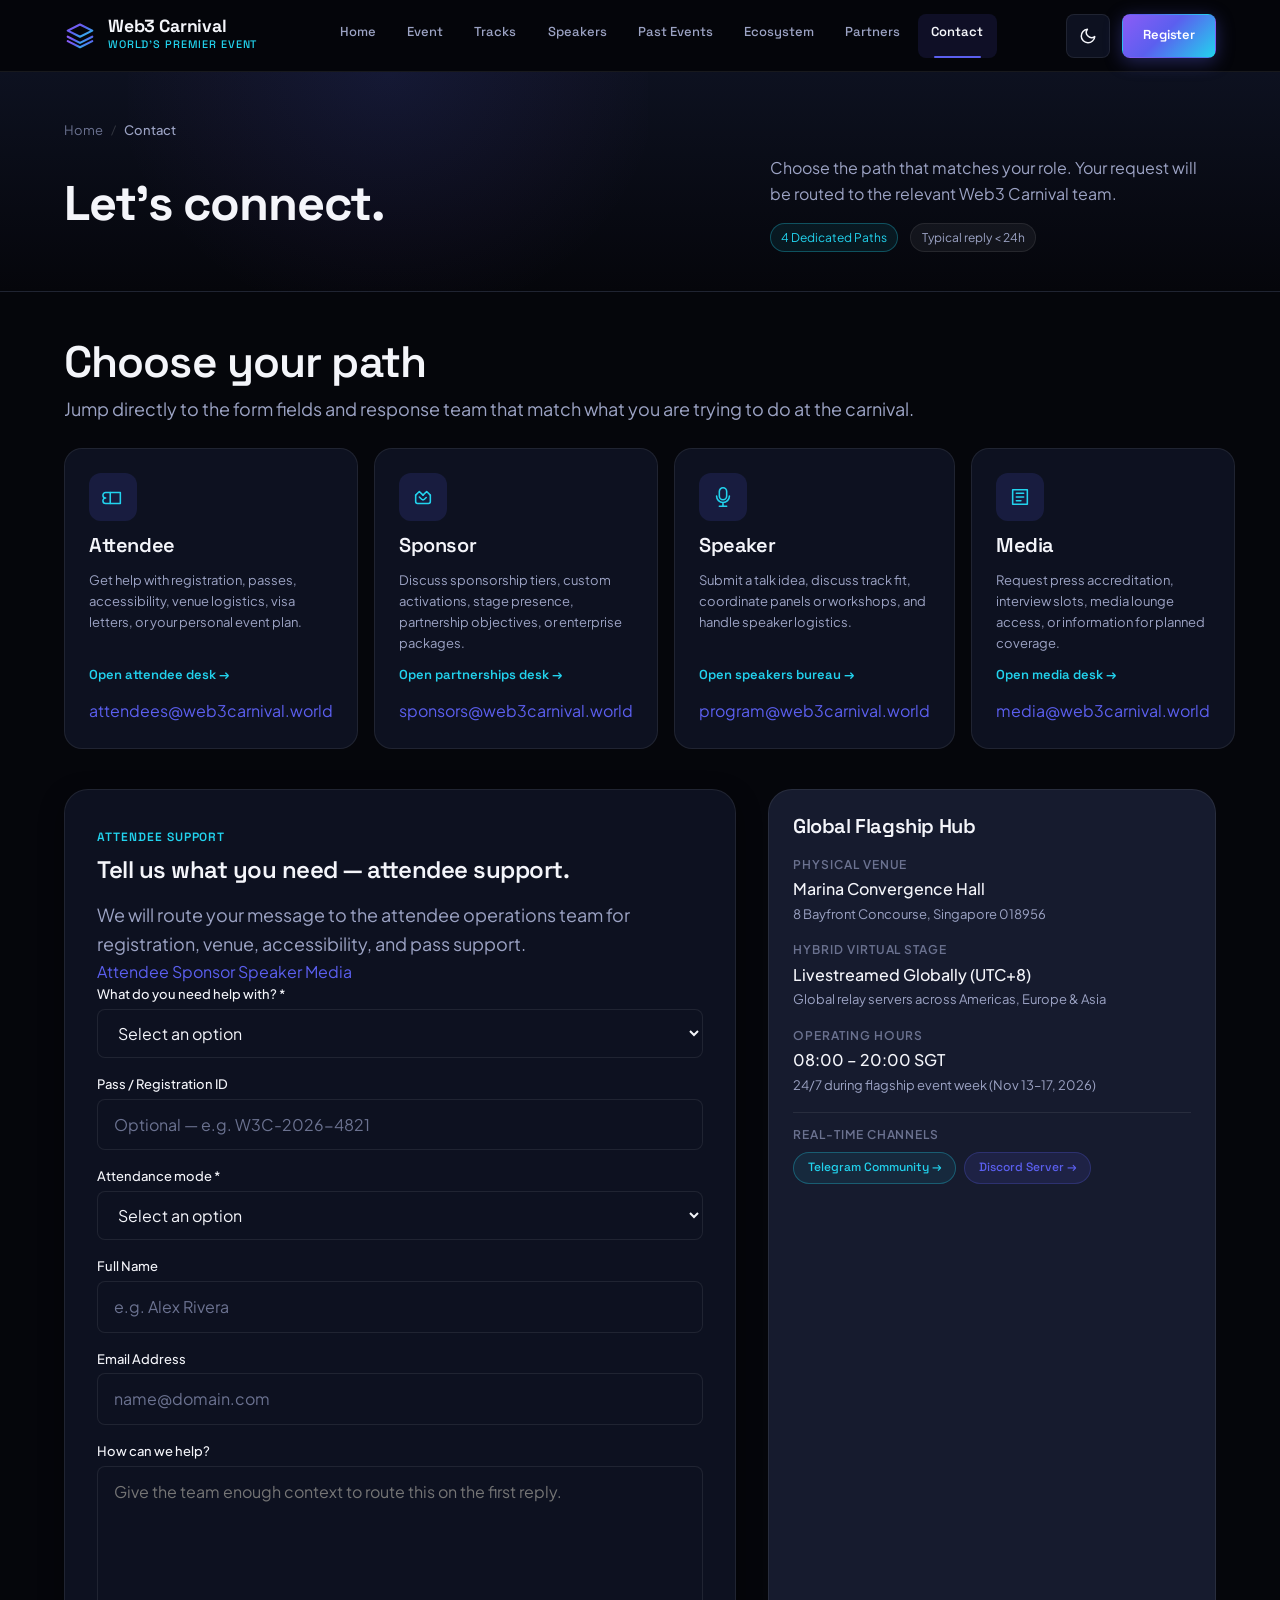
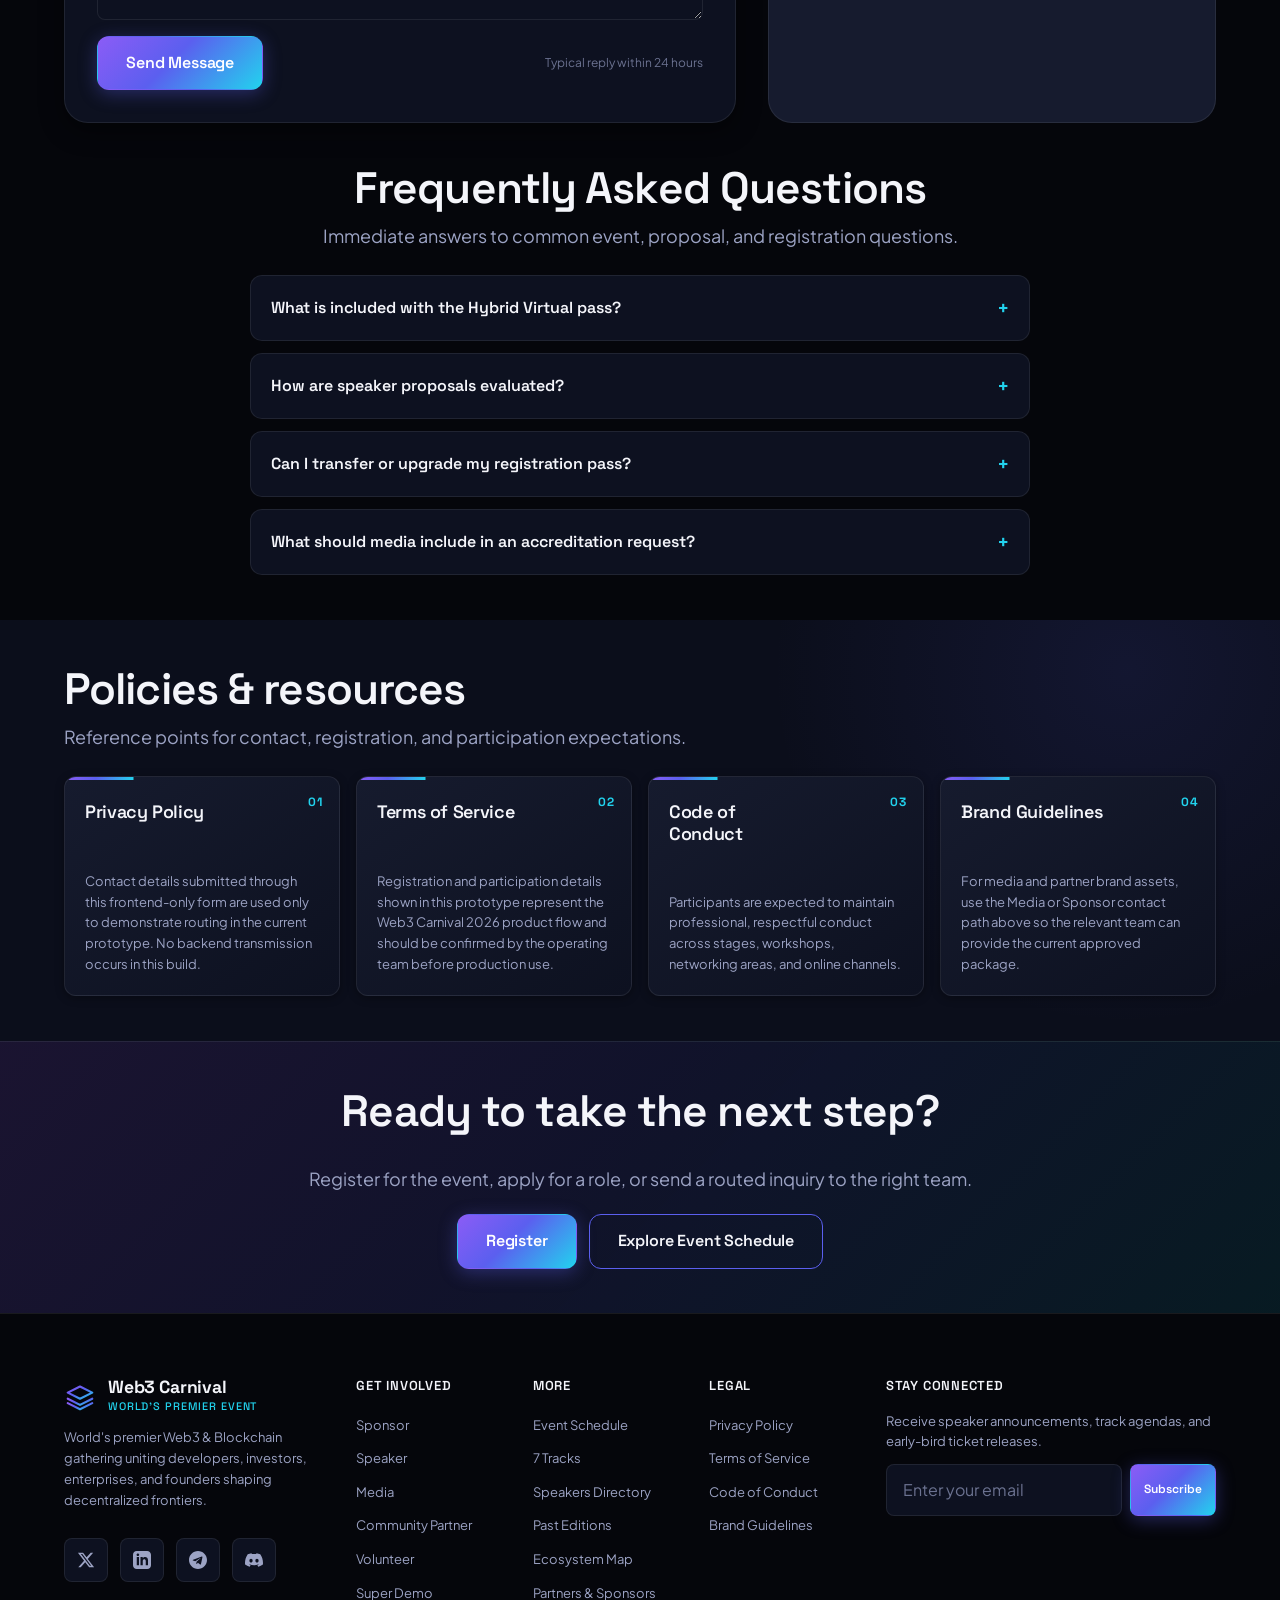
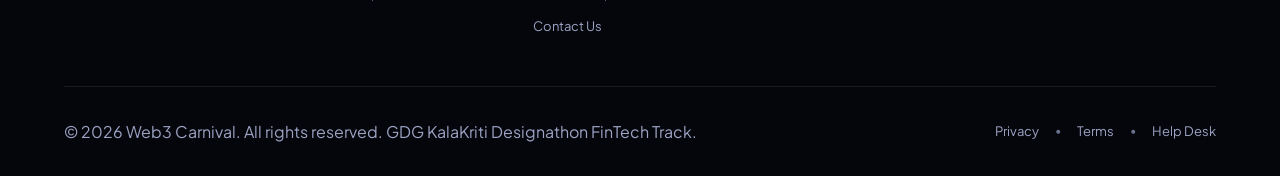
==== commit cd67a7bb: "final push" ====
--- a/contact.html
+++ b/contact.html
@@ -4,7 +4,7 @@
   <meta charset="UTF-8">
   <meta name="viewport" content="width=device-width, initial-scale=1.0">
   <title>Contact &amp; Help Desk — Web3 Carnival</title>
-  <meta name="description" content="Get in touch with the Web3 Carnival operations, sponsorship, and media teams.">
+  <meta name="description" content="Role-specific communication paths for attendees, sponsors, speakers, and media at Web3 Carnival 2026.">
   <meta name="theme-color" content="#05060B">
 
   <link rel="icon" type="image/svg+xml" href="assets/favicon.svg">
@@ -12,52 +12,242 @@
   <link rel="preconnect" href="https://fonts.gstatic.com" crossorigin>
   <link href="https://fonts.googleapis.com/css2?family=Plus+Jakarta+Sans:wght@400;500;600;700&family=Space+Grotesk:wght@500;600;700&display=swap" rel="stylesheet">
 
-  <!-- Design System CSS -->
   <link rel="stylesheet" href="css/tokens.css">
   <link rel="stylesheet" href="css/base.css">
   <link rel="stylesheet" href="css/components.css">
   <link rel="stylesheet" href="css/pages.css">
   <link rel="stylesheet" href="css/responsive.css">
+  <link rel="stylesheet" href="css/final-polish.css">
 </head>
 <body>
 
   <a href="#main-content" class="skip-link">Skip to main content</a>
-
-  <!-- Header rendered by navigation.js -->
   <header id="site-header" class="site-header"></header>
 
   <main id="main-content">
-    <section class="page-header" aria-labelledby="page-title">
-      <div class="container page-header-content">
-        <nav class="page-breadcrumbs" aria-label="Breadcrumb">
+    <section class="page-intro" aria-labelledby="page-title">
+      <div class="container page-intro__container">
+        <nav class="page-intro__breadcrumb" aria-label="Breadcrumb">
           <a href="index.html">Home</a>
-          <span aria-hidden="true">/</span>
+          <span class="page-intro__breadcrumb-sep" aria-hidden="true">/</span>
           <span aria-current="page">Contact</span>
         </nav>
-        <h1 id="page-title" class="page-title">Contact &amp; Inquiries</h1>
-        <p class="page-lead">Direct communication channels for sponsors, media accreditation, speakers, and attendee support.</p>
-      </div>
-    </section>
-
-    <div class="container">
-      <div class="shell-status-card">
-        <div class="shell-status-icon" aria-hidden="true">💬</div>
-        <h2>Role-Specific Contact Channels</h2>
-        <p>This shell is connected to the Web3 Carnival design system foundation. Segmented contact forms and operational channels will be extended in Phase 9.</p>
-        <div style="display: flex; gap: var(--space-3); margin-top: var(--space-2);">
-          <a href="index.html" class="btn btn-secondary">Back to Home</a>
-          <a href="register.html" class="btn btn-primary">Registration Desk</a>
-        </div>
-      </div>
-    </div>
+        <div class="page-intro__content">
+          <div class="page-intro__main">
+            <h1 id="page-title" class="page-intro__title">Let's connect.</h1>
+          </div>
+          <div class="page-intro__support">
+            <p class="page-intro__lead">Choose the path that matches your role. Your request will be routed to the relevant Web3 Carnival team.</p>
+            <div class="page-intro__meta">
+              <span class="page-intro__meta-tag page-intro__meta-tag--highlight">4 Dedicated Paths</span>
+              <span class="page-intro__meta-tag">Typical reply &lt; 24h</span>
+            </div>
+          </div>
+        </div>
+      </div>
+    </section>
+
+    <section class="section contact-section" aria-labelledby="channels-heading">
+      <div class="container">
+        <div class="section-header">
+          <h2 id="channels-heading" class="section-title">Choose your path</h2>
+          <p class="section-desc">Jump directly to the form fields and response team that match what you are trying to do at the carnival.</p>
+        </div>
+
+        <div class="contact-channels-grid" data-contact-role-grid>
+          <a href="contact.html?role=attendee#contact-form" class="contact-channel-card contact-role-card" data-contact-role-card="attendee">
+            <div class="contact-channel-icon" aria-hidden="true"><svg viewBox="0 0 24 24" fill="none" stroke="currentColor" stroke-width="1.7" stroke-linecap="round" stroke-linejoin="round"><path d="M4 7a3 3 0 0 0 0 6 3 3 0 0 0 0 6h16V7H4Z"/><path d="M9 7v12"/></svg></div>
+            <h3 class="contact-channel-title">Attendee</h3>
+            <p class="contact-channel-desc">Get help with registration, passes, accessibility, venue logistics, visa letters, or your personal event plan.</p>
+            <span class="contact-channel-link">Open attendee desk &rarr;</span>
+            <span class="contact-channel-email">attendees@web3carnival.world</span>
+          </a>
+
+          <a href="contact.html?role=sponsor#contact-form" class="contact-channel-card contact-role-card" data-contact-role-card="sponsor">
+            <div class="contact-channel-icon" aria-hidden="true"><svg viewBox="0 0 24 24" fill="none" stroke="currentColor" stroke-width="1.7" stroke-linecap="round" stroke-linejoin="round"><path d="m8 12 2.5 2.5a2.1 2.1 0 0 0 3 0l2-2"/><path d="M4 10 8 6l4 4"/><path d="m20 10-4-4-4 4"/><path d="M4 10v7a2 2 0 0 0 2 2h12a2 2 0 0 0 2-2v-7"/></svg></div>
+            <h3 class="contact-channel-title">Sponsor</h3>
+            <p class="contact-channel-desc">Discuss sponsorship tiers, custom activations, stage presence, partnership objectives, or enterprise packages.</p>
+            <span class="contact-channel-link">Open partnerships desk &rarr;</span>
+            <span class="contact-channel-email">sponsors@web3carnival.world</span>
+          </a>
+
+          <a href="contact.html?role=speaker#contact-form" class="contact-channel-card contact-role-card" data-contact-role-card="speaker">
+            <div class="contact-channel-icon" aria-hidden="true"><svg viewBox="0 0 24 24" fill="none" stroke="currentColor" stroke-width="1.7" stroke-linecap="round" stroke-linejoin="round"><rect x="8" y="2" width="8" height="13" rx="4"/><path d="M5 11a7 7 0 0 0 14 0M12 18v4M8 22h8"/></svg></div>
+            <h3 class="contact-channel-title">Speaker</h3>
+            <p class="contact-channel-desc">Submit a talk idea, discuss track fit, coordinate panels or workshops, and handle speaker logistics.</p>
+            <span class="contact-channel-link">Open speakers bureau &rarr;</span>
+            <span class="contact-channel-email">program@web3carnival.world</span>
+          </a>
+
+          <a href="contact.html?role=media#contact-form" class="contact-channel-card contact-role-card" data-contact-role-card="media">
+            <div class="contact-channel-icon" aria-hidden="true"><svg viewBox="0 0 24 24" fill="none" stroke="currentColor" stroke-width="1.7" stroke-linecap="round" stroke-linejoin="round"><path d="M4 4h16v16H4z"/><path d="M8 8h8M8 12h8M8 16h5"/></svg></div>
+            <h3 class="contact-channel-title">Media</h3>
+            <p class="contact-channel-desc">Request press accreditation, interview slots, media lounge access, or information for planned coverage.</p>
+            <span class="contact-channel-link">Open media desk &rarr;</span>
+            <span class="contact-channel-email">media@web3carnival.world</span>
+          </a>
+        </div>
+
+        <div class="contact-split-layout">
+          <div class="contact-form-shell" id="contact-form-section">
+            <div class="contact-form-context">
+              <span class="section-eyebrow" data-contact-role-eyebrow>Attendee Support</span>
+              <h3 class="contact-form-heading" data-contact-form-heading>Tell us what you need.</h3>
+              <p class="section-desc" data-contact-form-desc>We will route your message to the attendee operations team.</p>
+            </div>
+
+            <div class="contact-role-switcher" role="navigation" aria-label="Contact role">
+              <a href="contact.html?role=attendee#contact-form" class="contact-role-switch" data-role-switch="attendee">Attendee</a>
+              <a href="contact.html?role=sponsor#contact-form" class="contact-role-switch" data-role-switch="sponsor">Sponsor</a>
+              <a href="contact.html?role=speaker#contact-form" class="contact-role-switch" data-role-switch="speaker">Speaker</a>
+              <a href="contact.html?role=media#contact-form" class="contact-role-switch" data-role-switch="media">Media</a>
+            </div>
+
+            <form id="contact-form" novalidate>
+              <div class="contact-dynamic-fields" data-contact-dynamic-fields></div>
+
+              <div class="form-group">
+                <label class="form-label" for="contact-name">Full Name</label>
+                <input class="form-input" type="text" id="contact-name" name="name" required autocomplete="name" placeholder="e.g. Alex Rivera">
+              </div>
+
+              <div class="form-group">
+                <label class="form-label" for="contact-email">Email Address</label>
+                <input class="form-input" type="email" id="contact-email" name="email" required autocomplete="email" placeholder="name@domain.com">
+              </div>
+
+              <div class="form-group">
+                <label class="form-label" for="contact-message">How can we help?</label>
+                <textarea class="form-textarea" id="contact-message" name="message" rows="5" required placeholder="Give the team enough context to route this on the first reply."></textarea>
+              </div>
+
+              <div class="contact-form-footer-row">
+                <button type="submit" class="btn btn-primary btn-lg">Send Message</button>
+                <span class="contact-reply-note">Typical reply within 24 hours</span>
+              </div>
+              <div id="contact-form-feedback" class="contact-form-feedback" hidden role="alert" aria-live="polite"></div>
+            </form>
+
+            <div class="contact-confirmation" data-contact-confirmation hidden aria-live="polite"></div>
+          </div>
+
+          <aside class="contact-office-card" aria-labelledby="contact-ops-heading">
+            <h3 class="contact-ops-heading" id="contact-ops-heading">Global Flagship Hub</h3>
+
+            <div class="contact-meta-item">
+              <span class="contact-meta-label">Physical Venue</span>
+              <span class="contact-meta-val">Marina Convergence Hall</span>
+              <span class="contact-ops-detail">8 Bayfront Concourse, Singapore 018956</span>
+            </div>
+
+            <div class="contact-meta-item">
+              <span class="contact-meta-label">Hybrid Virtual Stage</span>
+              <span class="contact-meta-val">Livestreamed Globally (UTC+8)</span>
+              <span class="contact-ops-detail">Global relay servers across Americas, Europe &amp; Asia</span>
+            </div>
+
+            <div class="contact-meta-item">
+              <span class="contact-meta-label">Operating Hours</span>
+              <span class="contact-meta-val">08:00 – 20:00 SGT</span>
+              <span class="contact-ops-detail">24/7 during flagship event week (Nov 13–17, 2026)</span>
+            </div>
+
+            <div class="contact-ops-links">
+              <span class="contact-meta-label">Real-Time Channels</span>
+              <div class="contact-ops-channels">
+                <a href="https://t.me/web3carnival" target="_blank" rel="noopener noreferrer" class="pill pill-cyan">Telegram Community &rarr;</a>
+                <a href="https://discord.gg/web3carnival" target="_blank" rel="noopener noreferrer" class="pill pill-accent">Discord Server &rarr;</a>
+              </div>
+            </div>
+          </aside>
+        </div>
+
+        <div class="section-header text-center contact-faq-header">
+          <h2 class="section-title">Frequently Asked Questions</h2>
+          <p class="section-desc">Immediate answers to common event, proposal, and registration questions.</p>
+        </div>
+
+        <div class="faq-grid">
+          <div class="faq-item">
+            <button type="button" class="faq-question" aria-expanded="false">
+              <span>What is included with the Hybrid Virtual pass?</span>
+              <span class="faq-icon" aria-hidden="true">+</span>
+            </button>
+            <div class="faq-answer" hidden><p>The Virtual Pass provides live access to all 7 track stages, interactive live chat and Q&amp;A, on-demand replay recordings within 24 hours, and virtual networking lounges.</p></div>
+          </div>
+
+          <div class="faq-item">
+            <button type="button" class="faq-question" aria-expanded="false">
+              <span>How are speaker proposals evaluated?</span>
+              <span class="faq-icon" aria-hidden="true">+</span>
+            </button>
+            <div class="faq-answer" hidden><p>Track chairs review submissions for technical rigor, novelty, relevance to the chosen track, and educational value. Main-track speaking slots are not sold as paid placements.</p></div>
+          </div>
+
+          <div class="faq-item">
+            <button type="button" class="faq-question" aria-expanded="false">
+              <span>Can I transfer or upgrade my registration pass?</span>
+              <span class="faq-icon" aria-hidden="true">+</span>
+            </button>
+            <div class="faq-answer" hidden><p>Pass changes are supported before the stated transfer deadline. Contact attendee support with your registration or pass ID and the team will confirm the available option.</p></div>
+          </div>
+
+          <div class="faq-item">
+            <button type="button" class="faq-question" aria-expanded="false">
+              <span>What should media include in an accreditation request?</span>
+              <span class="faq-icon" aria-hidden="true">+</span>
+            </button>
+            <div class="faq-answer" hidden><p>Include your outlet, role, intended coverage, publishing deadline, and a representative work link when available. The media team will confirm accreditation and interview availability.</p></div>
+          </div>
+        </div>
+      </div>
+    </section>
+
+    <section class="section section-surface contact-policy-section" id="policies" aria-labelledby="policy-heading">
+      <div class="container">
+        <div class="section-header">
+          <h2 id="policy-heading" class="section-title">Policies &amp; resources</h2>
+          <p class="section-desc">Reference points for contact, registration, and participation expectations.</p>
+        </div>
+        <div class="contact-policy-grid">
+          <article class="contact-policy-card" id="privacy">
+            <h3>Privacy Policy</h3>
+            <p>Contact details submitted through this frontend-only form are used only to demonstrate routing in the current prototype. No backend transmission occurs in this build.</p>
+          </article>
+          <article class="contact-policy-card" id="terms">
+            <h3>Terms of Service</h3>
+            <p>Registration and participation details shown in this prototype represent the Web3 Carnival 2026 product flow and should be confirmed by the operating team before production use.</p>
+          </article>
+          <article class="contact-policy-card" id="code-of-conduct">
+            <h3>Code of Conduct</h3>
+            <p>Participants are expected to maintain professional, respectful conduct across stages, workshops, networking areas, and online channels.</p>
+          </article>
+          <article class="contact-policy-card" id="brand-kit">
+            <h3>Brand Guidelines</h3>
+            <p>For media and partner brand assets, use the Media or Sponsor contact path above so the relevant team can provide the current approved package.</p>
+          </article>
+        </div>
+      </div>
+    </section>
+
+    <section class="section final-cta-section reveal" aria-labelledby="contact-cta-heading">
+      <div class="container final-cta-inner">
+        <h2 id="contact-cta-heading" class="section-title">Ready to take the next step?</h2>
+        <p class="section-desc">Register for the event, apply for a role, or send a routed inquiry to the right team.</p>
+        <div class="final-cta-actions">
+          <a href="register.html" class="btn btn-primary btn-lg">Register</a>
+          <a href="event.html" class="btn btn-secondary btn-lg">Explore Event Schedule</a>
+        </div>
+      </div>
+    </section>
   </main>
 
-  <!-- Footer rendered by navigation.js -->
   <footer id="site-footer" class="site-footer"></footer>
 
   <script src="js/data.js"></script>
   <script src="js/theme.js"></script>
   <script src="js/navigation.js"></script>
   <script src="js/main.js"></script>
+  <script src="js/contact.js"></script>
 </body>
 </html>
--- a/css/tokens.css
+++ b/css/tokens.css
@@ -33,6 +33,22 @@
   --border-subtle: rgba(255, 255, 255, 0.08);
   --border-medium: rgba(255, 255, 255, 0.16);
   --border-highlight: rgba(139, 92, 246, 0.4);
+
+  /* Semantic alpha surfaces — use these instead of hardcoded white/black overlays. */
+  --surface-hover: rgba(255, 255, 255, 0.05);
+  --surface-active: rgba(91, 95, 239, 0.12);
+  --surface-accent: rgba(91, 95, 239, 0.15);
+  --surface-cyan: rgba(34, 211, 238, 0.08);
+  --surface-success: rgba(52, 211, 153, 0.08);
+  --surface-success-strong: rgba(52, 211, 153, 0.15);
+  --surface-warning: rgba(251, 191, 36, 0.08);
+  --border-accent: rgba(91, 95, 239, 0.25);
+  --border-cyan: rgba(34, 211, 238, 0.3);
+  --border-success: rgba(52, 211, 153, 0.3);
+  --border-warning: rgba(251, 191, 36, 0.25);
+  --overlay-scrim: rgba(5, 6, 11, 0.82);
+  --overlay-panel: rgba(5, 6, 11, 0.72);
+  --text-on-accent: #FFFFFF;
 
   /* Gradients */
   --gradient-signature: linear-gradient(135deg, #8B5CF6 0%, #5B5FEF 45%, #22D3EE 100%);
@@ -76,6 +92,7 @@
   --space-4: 1rem;      /* 16px */
   --space-5: 1.25rem;   /* 20px */
   --space-6: 1.5rem;    /* 24px */
+  --space-7: 1.75rem;   /* 28px */
   --space-8: 2rem;      /* 32px */
   --space-10: 2.5rem;   /* 40px */
   --space-12: 3rem;     /* 48px */
@@ -141,6 +158,21 @@
   --border-medium: rgba(18, 19, 28, 0.16);
   --border-highlight: rgba(124, 58, 237, 0.35);
 
+  --surface-hover: rgba(18, 19, 28, 0.04);
+  --surface-active: rgba(76, 70, 224, 0.10);
+  --surface-accent: rgba(76, 70, 224, 0.08);
+  --surface-cyan: rgba(8, 145, 168, 0.08);
+  --surface-success: rgba(5, 150, 105, 0.08);
+  --surface-success-strong: rgba(5, 150, 105, 0.14);
+  --surface-warning: rgba(180, 83, 9, 0.08);
+  --border-accent: rgba(76, 70, 224, 0.22);
+  --border-cyan: rgba(8, 145, 168, 0.28);
+  --border-success: rgba(5, 150, 105, 0.24);
+  --border-warning: rgba(180, 83, 9, 0.24);
+  --overlay-scrim: rgba(18, 19, 28, 0.56);
+  --overlay-panel: rgba(247, 247, 251, 0.92);
+  --text-on-accent: #FFFFFF;
+
   /* Gradients */
   --gradient-signature-subtle: linear-gradient(135deg, rgba(124, 58, 237, 0.08) 0%, rgba(76, 70, 224, 0.08) 45%, rgba(8, 145, 168, 0.06) 100%);
   --gradient-card-border: linear-gradient(135deg, rgba(124, 58, 237, 0.45), rgba(76, 70, 224, 0.2), rgba(8, 145, 168, 0.4));
--- a/css/base.css
+++ b/css/base.css
@@ -33,6 +33,14 @@
   overflow-x: hidden;
   display: flex;
   flex-direction: column;
+}
+
+/* Belt-and-braces: guarantee no horizontal scroll on any viewport, even if a
+   component's content briefly runs wider than the screen (see responsive.css
+   for the actual fixes to the components that were causing this). */
+html {
+  overflow-x: hidden;
+  width: 100%;
 }
 
 /* ==========================================================================
@@ -147,7 +155,7 @@
 
 /* Selection */
 ::selection {
-  background: rgba(139, 92, 246, 0.35);
+  background: var(--surface-accent);
   color: var(--text-primary);
 }
 
@@ -169,13 +177,32 @@
 
 /* Section Wrapper Base */
 .section {
-  padding-top: var(--space-12);
-  padding-bottom: var(--space-12);
+  padding-top: clamp(2rem, 3.5vw, 3rem);
+  padding-bottom: clamp(2rem, 3.5vw, 3rem);
   position: relative;
 }
 
+/* Modifiers for intentional, gap-free pacing */
+.section-compact {
+  padding-top: clamp(1.25rem, 2.5vw, 2rem);
+  padding-bottom: clamp(1.25rem, 2.5vw, 2rem);
+}
+
+.section-tight {
+  padding-top: var(--space-4);
+  padding-bottom: var(--space-4);
+}
+
+.section-pt-0 {
+  padding-top: 0;
+}
+
+.section-pb-0 {
+  padding-bottom: 0;
+}
+
 .section-header {
-  margin-bottom: var(--space-8);
+  margin-bottom: var(--space-6);
 }
 
 .section-header.text-center {
@@ -187,7 +214,8 @@
   margin-right: auto;
 }
 
-.section-eyebrow {
+.section-eyebrow,
+.section-kicker {
   display: inline-flex;
   align-items: center;
   gap: var(--space-2);
@@ -201,12 +229,13 @@
 }
 
 .section-title {
-  margin-bottom: var(--space-3);
+  margin-bottom: var(--space-2);
 }
 
 .section-desc {
   font-size: var(--text-lg);
   color: var(--text-secondary);
+  line-height: var(--lh-body);
 }
 
 /* Visually Hidden Utility for A11y */
@@ -221,3 +250,4 @@
   white-space: nowrap;
   border: 0;
 }
+
--- a/css/components.css
+++ b/css/components.css
@@ -47,14 +47,11 @@
 }
 
 .nav-brand-logo {
-  width: 34px;
-  height: 34px;
-  border-radius: var(--radius-sm);
-  background: var(--gradient-signature);
+  width: 32px;
+  height: 32px;
   display: grid;
   place-items: center;
-  color: #FFFFFF;
-  box-shadow: 0 0 16px rgba(91, 95, 239, 0.4);
+  flex-shrink: 0;
 }
 
 .nav-brand-text {
@@ -102,17 +99,17 @@
 
 .nav-link:hover {
   color: var(--text-primary);
-  background-color: rgba(255, 255, 255, 0.05);
+  background-color: var(--surface-hover);
 }
 
 [data-theme="light"] .nav-link:hover {
-  background-color: rgba(0, 0, 0, 0.04);
+  background-color: var(--surface-hover);
 }
 
 .nav-link.active,
 .nav-link[aria-current="page"] {
   color: var(--text-primary);
-  background-color: rgba(91, 95, 239, 0.12);
+  background-color: var(--surface-active);
   font-weight: var(--fw-semibold);
 }
 
@@ -329,7 +326,7 @@
 }
 
 .btn-secondary:hover {
-  background: rgba(91, 95, 239, 0.12);
+  background: var(--surface-active);
   border-color: var(--accent-violet);
   transform: translateY(-1px);
 }
@@ -342,7 +339,7 @@
 
 .btn-ghost:hover {
   color: var(--text-primary);
-  background: rgba(255, 255, 255, 0.05);
+  background: var(--surface-hover);
 }
 
 .btn-sm {
@@ -406,7 +403,7 @@
   width: 44px;
   height: 44px;
   border-radius: var(--radius-sm);
-  background: rgba(91, 95, 239, 0.15);
+  background: var(--surface-accent);
   color: var(--accent-cyan);
   display: grid;
   place-items: center;
@@ -486,7 +483,7 @@
   display: flex;
   align-items: center;
   justify-content: center;
-  background: linear-gradient(135deg, rgba(22, 27, 46, 0.9), rgba(13, 17, 32, 0.95));
+  background: var(--gradient-signature-subtle), var(--bg-raised);
   color: var(--text-muted);
   font-family: var(--font-display);
   font-size: 2.5rem;
@@ -600,21 +597,21 @@
 }
 
 .pill-accent {
-  background: rgba(91, 95, 239, 0.12);
+  background: var(--surface-active);
   color: var(--accent-indigo);
-  border-color: rgba(91, 95, 239, 0.25);
+  border-color: var(--border-accent);
 }
 
 .pill-cyan {
-  background: rgba(34, 211, 238, 0.1);
+  background: var(--surface-cyan);
   color: var(--accent-cyan);
-  border-color: rgba(34, 211, 238, 0.25);
+  border-color: var(--border-cyan);
 }
 
 .pill-status-live {
-  background: rgba(52, 211, 153, 0.12);
+  background: var(--surface-success);
   color: var(--success);
-  border-color: rgba(52, 211, 153, 0.3);
+  border-color: var(--border-success);
 }
 
 .pill-status-live::before {
@@ -635,34 +632,47 @@
   gap: var(--space-2);
   overflow-x: auto;
   padding-bottom: var(--space-2);
-  margin-bottom: var(--space-6);
+  margin-bottom: var(--space-5);
   -webkit-overflow-scrolling: touch;
-  scrollbar-width: thin;
+  scrollbar-width: none;
+  -ms-overflow-style: none;
+}
+
+.filter-bar::-webkit-scrollbar {
+  display: none;
 }
 
 .filter-btn {
   font-family: var(--font-display);
   font-size: var(--text-sm);
   font-weight: var(--fw-medium);
-  padding: 0.5rem 1rem;
+  padding: 0.38rem 0.85rem;
   border-radius: var(--radius-full);
   background: var(--bg-surface);
   border: 1px solid var(--border-subtle);
   color: var(--text-secondary);
   cursor: pointer;
   white-space: nowrap;
+  line-height: 1.35;
   transition: all var(--transition-fast);
 }
 
 .filter-btn:hover {
   color: var(--text-primary);
   border-color: var(--border-medium);
+  background: var(--bg-raised);
+}
+
+.filter-btn:focus-visible {
+  outline: 2px solid var(--focus-ring);
+  outline-offset: 2px;
 }
 
 .filter-btn.active {
   background: var(--accent-indigo);
   color: #FFFFFF;
   border-color: var(--accent-indigo);
+  box-shadow: 0 2px 8px rgba(91, 95, 239, 0.32);
 }
 
 /* ==========================================================================
@@ -812,6 +822,11 @@
   line-height: var(--lh-body);
 }
 
+.footer-newsletter-intro {
+  margin-bottom: var(--space-3);
+}
+
+
 .footer-col-title {
   font-family: var(--font-display);
   font-size: var(--text-sm);
@@ -901,3 +916,438 @@
   flex-wrap: wrap;
   gap: var(--space-4);
 }
+
+/* ==========================================================================
+   10. Modal Dialog & Overlay (Accessible, smooth animation)
+   ========================================================================== */
+.modal-overlay {
+  position: fixed;
+  inset: 0;
+  background: var(--overlay-scrim);
+  backdrop-filter: blur(12px);
+  -webkit-backdrop-filter: blur(12px);
+  z-index: 2000;
+  display: grid;
+  place-items: center;
+  padding: var(--space-4);
+  opacity: 0;
+  visibility: hidden;
+  transition: opacity var(--transition-base), visibility var(--transition-base);
+}
+
+.modal-overlay.is-active,
+.modal-overlay[aria-hidden="false"] {
+  opacity: 1;
+  visibility: visible;
+}
+
+.modal-dialog {
+  background: var(--bg-surface);
+  border: 1px solid var(--border-medium);
+  border-radius: var(--radius-xl);
+  box-shadow: var(--shadow-lg), 0 0 60px rgba(91, 95, 239, 0.25);
+  max-width: 680px;
+  width: 100%;
+  max-height: 90vh;
+  overflow-y: auto;
+  padding: var(--space-8);
+  position: relative;
+  transform: scale(0.94) translateY(12px);
+  transition: transform 300ms cubic-bezier(0.16, 1, 0.3, 1);
+}
+
+.modal-overlay.is-active .modal-dialog,
+.modal-overlay[aria-hidden="false"] .modal-dialog {
+  transform: scale(1) translateY(0);
+}
+
+.modal-close-btn {
+  position: absolute;
+  top: var(--space-4);
+  right: var(--space-4);
+  width: 36px;
+  height: 36px;
+  border-radius: var(--radius-sm);
+  background: var(--bg-raised);
+  border: 1px solid var(--border-subtle);
+  color: var(--text-secondary);
+  display: grid;
+  place-items: center;
+  cursor: pointer;
+  font-size: 1.25rem;
+  transition: all var(--transition-fast);
+  z-index: 10;
+}
+
+.modal-close-btn:hover {
+  background: var(--accent-indigo);
+  color: #FFFFFF;
+  border-color: var(--accent-indigo);
+}
+
+/* ==========================================================================
+   11. Registration Stepper Progress Component
+   ========================================================================== */
+.reg-progress {
+  margin-bottom: var(--space-8);
+}
+
+.reg-progress-list {
+  display: flex;
+  align-items: center;
+  justify-content: space-between;
+  gap: var(--space-2);
+  position: relative;
+  padding: 0;
+}
+
+.reg-progress-list::before {
+  content: "";
+  position: absolute;
+  top: 18px;
+  left: 30px;
+  right: 30px;
+  height: 2px;
+  background: var(--border-subtle);
+  z-index: 0;
+}
+
+.reg-progress-item {
+  position: relative;
+  z-index: 1;
+  flex: 1;
+  text-align: center;
+}
+
+.reg-progress-btn {
+  background: transparent;
+  border: none;
+  display: inline-flex;
+  flex-direction: column;
+  align-items: center;
+  gap: var(--space-2);
+  cursor: pointer;
+  padding: 0;
+  transition: all var(--transition-fast);
+}
+
+.reg-progress-btn:disabled {
+  cursor: not-allowed;
+  opacity: 0.5;
+}
+
+.reg-progress-dot {
+  width: 36px;
+  height: 36px;
+  border-radius: 50%;
+  background: var(--bg-raised);
+  border: 2px solid var(--border-medium);
+  color: var(--text-secondary);
+  font-family: var(--font-display);
+  font-size: var(--text-sm);
+  font-weight: var(--fw-bold);
+  display: grid;
+  place-items: center;
+  transition: all var(--transition-base);
+}
+
+.reg-progress-label {
+  font-family: var(--font-display);
+  font-size: var(--text-xs);
+  font-weight: var(--fw-medium);
+  color: var(--text-muted);
+  white-space: nowrap;
+  transition: color var(--transition-fast);
+}
+
+.reg-progress-item.active .reg-progress-dot,
+.reg-progress-btn[aria-current="step"] .reg-progress-dot {
+  background: var(--gradient-signature);
+  border-color: var(--accent-cyan);
+  color: #FFFFFF;
+  box-shadow: 0 0 16px rgba(34, 211, 238, 0.45);
+  transform: scale(1.1);
+}
+
+.reg-progress-item.active .reg-progress-label,
+.reg-progress-btn[aria-current="step"] .reg-progress-label {
+  color: var(--text-primary);
+  font-weight: var(--fw-semibold);
+}
+
+.reg-progress-item.completed .reg-progress-dot {
+  background: var(--accent-indigo);
+  border-color: var(--accent-indigo);
+  color: #FFFFFF;
+}
+
+.reg-progress-item.completed .reg-progress-label {
+  color: var(--text-secondary);
+}
+
+.reg-progress-mobile {
+  display: none;
+}
+
+.reg-progress-mobile-label {
+  font-family: var(--font-display);
+  font-size: var(--text-sm);
+  font-weight: var(--fw-semibold);
+  color: var(--accent-cyan);
+  margin-bottom: var(--space-2);
+}
+
+.reg-progress-bar-track {
+  width: 100%;
+  height: 6px;
+  background: var(--bg-raised);
+  border-radius: var(--radius-full);
+  overflow: hidden;
+}
+
+.reg-progress-bar-fill {
+  height: 100%;
+  background: var(--gradient-signature);
+  border-radius: var(--radius-full);
+  transition: width 350ms cubic-bezier(0.16, 1, 0.3, 1);
+}
+
+/* The 5-item desktop step list never yields floor space on small
+   screens on its own — swap it for the compact mobile bar below the
+   design system's 768px breakpoint (design.md §4). */
+@media (max-width: 767px) {
+  .reg-progress-list {
+    display: none;
+  }
+
+  .reg-progress-mobile {
+    display: block;
+  }
+}
+
+/* ==========================================================================
+   12. Digital Event Pass (Signature Moment — §5 & §6 design.md)
+   ========================================================================== */
+.digital-pass-wrap {
+  perspective: 1200px;
+  display: flex;
+  justify-content: center;
+  margin: var(--space-6) 0;
+}
+
+.digital-pass {
+  --pass-text-primary: #F4F5FA;
+  --pass-text-secondary: #B9BED8;
+  --pass-text-muted: #8D93B0;
+  --pass-border: rgba(255, 255, 255, 0.14);
+  --pass-border-subtle: rgba(255, 255, 255, 0.08);
+  background: linear-gradient(145deg, #111528 0%, #0a0d18 100%);
+  border: 1px solid transparent;
+  background-clip: padding-box;
+  position: relative;
+  width: 100%;
+  max-width: 460px;
+  border-radius: var(--radius-xl);
+  padding: var(--space-6);
+  box-shadow: 0 20px 50px rgba(0, 0, 0, 0.6), 0 0 40px rgba(139, 92, 246, 0.25);
+  overflow: hidden;
+  transition: transform var(--transition-base), box-shadow var(--transition-base);
+}
+
+.digital-pass::before {
+  content: "";
+  position: absolute;
+  inset: -1px;
+  border-radius: var(--radius-xl);
+  background: var(--gradient-signature);
+  z-index: -1;
+  opacity: 0.85;
+}
+
+.digital-pass::after {
+  content: "";
+  position: absolute;
+  top: -50%;
+  left: -50%;
+  width: 200%;
+  height: 200%;
+  background: linear-gradient(
+    60deg,
+    transparent 35%,
+    rgba(255, 255, 255, 0.08) 45%,
+    rgba(34, 211, 238, 0.15) 50%,
+    rgba(139, 92, 246, 0.12) 55%,
+    transparent 65%
+  );
+  transform: rotate(25deg);
+  pointer-events: none;
+  animation: holoSheen 6s ease-in-out infinite alternate;
+}
+
+@keyframes holoSheen {
+  0% { transform: translateY(-30%) rotate(25deg); }
+  100% { transform: translateY(30%) rotate(25deg); }
+}
+
+.digital-pass:hover {
+  transform: translateY(-4px) rotateX(2deg);
+  box-shadow: 0 25px 60px rgba(0, 0, 0, 0.7), 0 0 50px rgba(91, 95, 239, 0.4);
+}
+
+.digital-pass-header {
+  display: flex;
+  align-items: center;
+  justify-content: space-between;
+  padding-bottom: var(--space-4);
+  border-bottom: 1px dashed var(--pass-border);
+  margin-bottom: var(--space-5);
+}
+
+.digital-pass-brand {
+  display: flex;
+  align-items: center;
+  gap: var(--space-2);
+}
+
+.digital-pass-type {
+  font-family: var(--font-display);
+  font-size: var(--text-xs);
+  font-weight: var(--fw-bold);
+  text-transform: uppercase;
+  letter-spacing: 0.1em;
+  padding: 4px 10px;
+  border-radius: var(--radius-full);
+  background: rgba(34, 211, 238, 0.15);
+  color: var(--accent-cyan);
+  border: 1px solid rgba(34, 211, 238, 0.3);
+}
+
+.digital-pass-body {
+  display: flex;
+  flex-direction: column;
+  gap: var(--space-4);
+}
+
+.digital-pass-name {
+  font-family: var(--font-display);
+  font-size: 1.65rem;
+  font-weight: var(--fw-bold);
+  color: var(--pass-text-primary);
+  line-height: 1.1;
+  margin: 0;
+}
+
+.digital-pass-role {
+  font-size: var(--text-sm);
+  color: var(--pass-text-secondary);
+  margin: 0;
+}
+
+.digital-pass-meta-grid {
+  display: grid;
+  grid-template-columns: repeat(2, 1fr);
+  gap: var(--space-3);
+  padding: var(--space-3) 0;
+  border-top: 1px solid var(--pass-border-subtle);
+  border-bottom: 1px solid var(--pass-border-subtle);
+}
+
+.digital-pass-meta-item {
+  display: flex;
+  flex-direction: column;
+  gap: 2px;
+}
+
+.digital-pass-meta-label {
+  font-size: 11px;
+  text-transform: uppercase;
+  letter-spacing: 0.06em;
+  color: var(--pass-text-muted);
+  font-weight: var(--fw-semibold);
+}
+
+.digital-pass-meta-val {
+  font-family: var(--font-display);
+  font-size: var(--text-sm);
+  font-weight: var(--fw-semibold);
+  color: var(--pass-text-primary);
+}
+
+.digital-pass-tracks {
+  display: flex;
+  flex-wrap: wrap;
+  gap: 6px;
+}
+
+.digital-pass-footer {
+  display: flex;
+  align-items: center;
+  justify-content: space-between;
+  padding-top: var(--space-4);
+  border-top: 1px dashed var(--pass-border);
+  margin-top: var(--space-2);
+}
+
+.digital-pass-qr {
+  width: 72px;
+  height: 72px;
+  background: #FFFFFF;
+  border-radius: var(--radius-sm);
+  padding: 6px;
+  display: grid;
+  place-items: center;
+}
+
+.digital-pass-barcode-wrap {
+  display: flex;
+  flex-direction: column;
+  align-items: flex-end;
+  gap: 4px;
+}
+
+.digital-pass-code {
+  font-family: monospace;
+  font-size: 12px;
+  letter-spacing: 0.15em;
+  color: var(--accent-cyan);
+}
+
+/* Print Styles for Pass */
+@media print {
+  .site-header, .site-footer, .reg-progress, .reg-pass-actions, .skip-link, .page-header {
+    display: none !important;
+  }
+  body, main {
+    background: #FFFFFF !important;
+    color: #000000 !important;
+  }
+  .digital-pass {
+    box-shadow: none !important;
+    border: 1px solid #000000 !important;
+    max-width: 100% !important;
+    page-break-inside: avoid;
+  }
+}
+
+/* P1 refinement: reduce repeated rounded-card treatment for secondary content. */
+.value-prop-card,
+.involve-card {
+  background: transparent;
+  border: 0;
+  border-top: 1px solid var(--border-subtle);
+  border-radius: 0;
+  padding: var(--space-5) 0 0;
+}
+
+.value-prop-card:hover,
+.involve-card:hover {
+  transform: none;
+  box-shadow: none;
+  border-color: var(--border-medium);
+}
+
+.value-prop-icon,
+.contact-channel-icon,
+.ecosystem-card-icon {
+  background: var(--surface-accent);
+}
--- a/css/pages.css
+++ b/css/pages.css
@@ -8,11 +8,43 @@
    ========================================================================== */
 .hero-section {
   position: relative;
+  min-height: calc(100svh - var(--nav-height));
+  display: flex;
+  align-items: center;
   padding-top: calc(var(--space-12) + 1rem);
-  padding-bottom: var(--space-16);
-  background: var(--gradient-hero-glow);
+  /* Was space-16 (64px): on top of the meta bar's own space-8 margin,
+     that read as a dead gap before the persona strip below. */
+  padding-bottom: var(--space-10);
+  background:
+    linear-gradient(115deg, rgba(5, 6, 11, 0.98) 0%, rgba(10, 11, 27, 0.92) 48%, rgba(5, 6, 11, 0.99) 100%),
+    var(--gradient-hero-glow);
   overflow: hidden;
   border-bottom: 1px solid var(--border-subtle);
+}
+
+.hero-section::before {
+  content: "";
+  position: absolute;
+  inset: 0;
+  background-image: linear-gradient(rgba(116, 124, 255, 0.055) 1px, transparent 1px), linear-gradient(90deg, rgba(116, 124, 255, 0.055) 1px, transparent 1px);
+  background-size: 72px 72px;
+  mask-image: linear-gradient(to bottom, rgba(0, 0, 0, 0.8), transparent 78%);
+  pointer-events: none;
+  opacity: 0.55;
+}
+
+.hero-section::after {
+  content: "";
+  position: absolute;
+  width: min(42vw, 620px);
+  aspect-ratio: 1;
+  right: -13vw;
+  bottom: -46%;
+  border: 1px solid rgba(52, 211, 238, 0.16);
+  border-radius: 50%;
+  box-shadow: 0 0 0 34px rgba(52, 211, 238, 0.035), 0 0 0 68px rgba(124, 92, 246, 0.028);
+  transform: rotate(-18deg);
+  pointer-events: none;
 }
 
 .hero-glow-orb {
@@ -26,6 +58,12 @@
   filter: blur(80px);
   pointer-events: none;
   z-index: 0;
+  animation: hero-orb-drift 12s ease-in-out infinite alternate;
+}
+
+@keyframes hero-orb-drift {
+  from { transform: translateX(-50%) scale(0.96); opacity: 0.72; }
+  to { transform: translateX(-45%) scale(1.08); opacity: 1; }
 }
 
 .hero-content {
@@ -85,32 +123,229 @@
 }
 
 /* ==========================================================================
-   2. Subpage Header (Shell Layout for Event, Tracks, Speakers, etc.)
+   2. Shared Compact Editorial Page Introduction System
+   Target desktop height: approximately 220–300px total height.
+   Mobile: approximately 180–240px depending on content.
+   Uses controlled two-column layout on desktop, single-column on mobile.
+   Left edge of breadcrumb, H1, main content locks into the exact same .container grid.
    ========================================================================== */
+.page-intro {
+  position: relative;
+  min-height: 220px;
+  display: flex;
+  align-items: center;
+  padding-top: clamp(2rem, 3.2vw, 2.75rem);
+  padding-bottom: clamp(1.75rem, 2.8vw, 2.25rem);
+  background: linear-gradient(
+  180deg,
+  var(--bg-surface) 0%,
+  var(--bg-void) 100%);
+  border-bottom: 1px solid var(--border-subtle);
+  overflow: hidden;
+}
+
+/* Quiet, subtle radial glow - restrained atmosphere */
+.page-intro::before {
+  content: "";
+  position: absolute;
+  top: 0;
+  left: clamp(2%, 10%, 18%);
+  width: 520px;
+  height: 240px;
+  background: radial-gradient(ellipse at 50% 0%, rgba(91, 95, 239, 0.1) 0%, rgba(139, 92, 246, 0.03) 50%, transparent 75%);
+  pointer-events: none;
+  z-index: 0;
+}
+
+.page-intro__container {
+  position: relative;
+  z-index: 1;
+  width: 100%;
+}
+
+/* Quiet breadcrumb */
+.page-intro__breadcrumb {
+  display: inline-flex;
+  align-items: center;
+  gap: var(--space-2);
+  font-family: var(--font-body);
+  font-size: var(--text-sm);
+  color: var(--text-muted);
+  line-height: 1.4;
+  margin-bottom: clamp(0.75rem, 1.25vw, 1rem);
+}
+
+.page-intro__breadcrumb a {
+  color: var(--text-muted);
+  text-decoration: none;
+  transition: color var(--transition-fast);
+}
+
+.page-intro__breadcrumb a:hover {
+  color: var(--accent-cyan);
+}
+
+.page-intro__breadcrumb-sep {
+  color: var(--border-medium);
+  font-size: 0.75rem;
+  user-select: none;
+}
+
+.page-intro__breadcrumb [aria-current="page"] {
+  color: var(--text-secondary);
+  font-weight: var(--fw-medium);
+}
+
+/* Two-column layout on desktop, stacked on mobile */
+.page-intro__content {
+  display: flex;
+  flex-direction: column;
+  gap: var(--space-3);
+}
+
+@media (min-width: 1024px) {
+  .page-intro__content {
+    display: grid;
+    /* fr units share only the space left after the gap is subtracted,
+       unlike percentages (which summed to 100% and then added a gap on
+       top, overflowing the container). 1.4fr:1fr reproduces the original
+       ~58/42 visual split without the overflow. */
+    grid-template-columns: minmax(0, 1.4fr) minmax(280px, 1fr);
+    align-items: end;
+    gap: clamp(3rem, 5vw, 5.5rem);
+  }
+}
+
+.page-intro__main {
+  min-width: 0;
+}
+
+.page-intro__title {
+  font-family: var(--font-display);
+  font-size: clamp(2.25rem, 3.8vw, 3.25rem); /* ~36px mobile up to ~52px desktop */
+  font-weight: var(--fw-bold);
+  line-height: var(--lh-heading);
+  letter-spacing: -0.025em;
+  color: var(--text-primary);
+  margin: 0;
+}
+
+.page-intro__support {
+  min-width: 0;
+  display: flex;
+  flex-direction: column;
+  gap: var(--space-3);
+  max-width: 520px;
+}
+
+.page-intro__lead {
+  font-family: var(--font-body);
+  font-size: clamp(1rem, 1.15vw, 1.125rem); /* 16px mobile, 18px desktop */
+  line-height: var(--lh-body);
+  color: var(--text-secondary);
+  margin: 0;
+}
+
+/* Compact metadata row */
+.page-intro__meta {
+  display: flex;
+  align-items: center;
+  flex-wrap: wrap;
+  gap: var(--space-2) var(--space-3);
+  font-size: var(--text-sm);
+  color: var(--text-secondary);
+  margin-top: var(--space-1);
+}
+
+.page-intro__meta-tag {
+  display: inline-flex;
+  align-items: center;
+  gap: 6px;
+  padding: 0.25rem 0.65rem;
+  border-radius: var(--radius-full);
+  background: var(--surface-hover);
+  border: 1px solid var(--border-subtle);
+  font-size: var(--text-xs);
+  color: var(--text-secondary);
+  white-space: nowrap;
+}
+
+.page-intro__meta-tag--highlight {
+  background: var(--surface-cyan);
+  border-color: var(--border-cyan);
+  color: var(--accent-cyan);
+}
+
+.page-intro__meta-tag--live {
+  background: var(--surface-success);
+  border-color: var(--border-success);
+  color: var(--success);
+}
+
+.page-intro__actions {
+  display: flex;
+  align-items: center;
+  flex-wrap: wrap;
+  gap: var(--space-3);
+  margin-top: var(--space-1);
+}
+
+.page-intro .speakers-hero-stats {
+  margin-top: var(--space-2);
+  gap: var(--space-2);
+}
+
+.page-intro .speakers-hero-stat {
+  padding: 0.25rem 0.65rem;
+  border-radius: var(--radius-full);
+}
+
+.page-intro .speakers-hero-stat strong {
+  font-size: var(--text-base);
+}
+
+.page-intro .editions-meta-row {
+  margin-top: var(--space-2);
+  padding-top: var(--space-2);
+  gap: var(--space-2) var(--space-4);
+  border-top: 1px solid var(--border-subtle);
+}
+
+.page-intro .editions-meta-value {
+  font-size: var(--text-base);
+}
+
+/* Backward compatibility for any remaining .page-header / .page-title selectors */
 .page-header {
-  padding-top: var(--space-12);
-  padding-bottom: var(--space-10);
-  background: var(--gradient-signature-subtle);
+  position: relative;
+  min-height: 220px;
+  display: flex;
+  align-items: center;
+  padding-top: clamp(2rem, 3.2vw, 2.75rem);
+  padding-bottom: clamp(1.75rem, 2.8vw, 2.25rem);
+  background: linear-gradient(
+  180deg,
+  var(--bg-surface) 0%,
+  var(--bg-void) 100%);
   border-bottom: 1px solid var(--border-subtle);
-  position: relative;
 }
 
 .page-header-content {
-  max-width: 780px;
+  width: 100%;
 }
 
 .page-breadcrumbs {
   display: flex;
   align-items: center;
   gap: var(--space-2);
-  font-family: var(--font-display);
-  font-size: var(--text-xs);
+  font-family: var(--font-body);
+  font-size: var(--text-sm);
   color: var(--text-muted);
   margin-bottom: var(--space-3);
 }
 
 .page-breadcrumbs a {
-  color: var(--text-secondary);
+  color: var(--text-muted);
 }
 
 .page-breadcrumbs a:hover {
@@ -118,12 +353,16 @@
 }
 
 .page-title {
-  font-size: var(--text-3xl);
+  font-size: clamp(2.25rem, 3.8vw, 3.25rem);
+  font-family: var(--font-display);
+  font-weight: var(--fw-bold);
+  line-height: var(--lh-heading);
+  letter-spacing: -0.025em;
   margin-bottom: var(--space-3);
 }
 
 .page-lead {
-  font-size: var(--text-lg);
+  font-size: clamp(1rem, 1.15vw, 1.125rem);
   color: var(--text-secondary);
   line-height: var(--lh-body);
 }
@@ -149,7 +388,7 @@
   width: 56px;
   height: 56px;
   border-radius: var(--radius-md);
-  background: rgba(91, 95, 239, 0.15);
+  background: var(--surface-accent);
   color: var(--accent-cyan);
   display: grid;
   place-items: center;
@@ -265,3 +504,3645 @@
   color: var(--text-primary);
   border-color: var(--accent-indigo);
 }
+
+/* ==========================================================================
+   5. Homepage — Phase 1 Sections
+   ========================================================================== */
+
+/* --- Scroll reveal (section-entry fades, ~250ms, no bounce) --- */
+.reveal {
+  opacity: 0;
+  transform: translateY(16px);
+  transition: opacity 320ms cubic-bezier(0.16, 1, 0.3, 1), transform 320ms cubic-bezier(0.16, 1, 0.3, 1);
+}
+
+.reveal.is-visible {
+  opacity: 1;
+  transform: translateY(0);
+}
+
+/* Hero subtle reveal on load (no scroll trigger needed, above the fold) */
+@media (prefers-reduced-motion: no-preference) {
+  .hero-content > * {
+    animation: hero-fade-up 700ms cubic-bezier(0.16, 1, 0.3, 1) both;
+  }
+  .hero-content > *:nth-child(1) { animation-delay: 0ms; }
+  .hero-content > *:nth-child(2) { animation-delay: 60ms; }
+  .hero-content > *:nth-child(3) { animation-delay: 120ms; }
+  .hero-content > *:nth-child(4) { animation-delay: 180ms; }
+  .hero-content > *:nth-child(5) { animation-delay: 240ms; }
+}
+
+@keyframes hero-fade-up {
+  from { opacity: 0; transform: translateY(14px); }
+  to { opacity: 1; transform: translateY(0); }
+}
+
+/* Shared "section header with a trailing link" row used by preview sections */
+.preview-header-row {
+  display: flex;
+  flex-wrap: wrap;
+  align-items: flex-end;
+  justify-content: space-between;
+  gap: var(--space-4);
+}
+
+.preview-header-link {
+  font-family: var(--font-display);
+  font-size: var(--text-sm);
+  font-weight: var(--fw-semibold);
+  color: var(--accent-cyan);
+  white-space: nowrap;
+  padding-bottom: var(--space-1);
+}
+
+/* --- Personalized Entry Strip ("What brings you to Web3 Carnival?") --- */
+.persona-section {
+  background: var(--bg-surface);
+  border-top: 1px solid var(--border-subtle);
+  border-bottom: 1px solid var(--border-subtle);
+  padding: var(--space-8) 0;
+}
+
+.persona-inner {
+  display: flex;
+  flex-direction: column;
+  gap: var(--space-5);
+}
+
+.persona-question {
+  font-family: var(--font-display);
+  font-size: var(--text-lg);
+  font-weight: var(--fw-semibold);
+  color: var(--text-primary);
+}
+
+.persona-options {
+  display: flex;
+  flex-wrap: wrap;
+  gap: var(--space-3);
+}
+
+.persona-btn {
+  font-family: var(--font-display);
+  font-size: var(--text-sm);
+  font-weight: var(--fw-medium);
+  padding: 0.65rem 1.25rem;
+  border-radius: var(--radius-full);
+  background: var(--bg-raised);
+  border: 1px solid var(--border-subtle);
+  color: var(--text-secondary);
+  cursor: pointer;
+  transition: all var(--transition-fast);
+}
+
+.persona-btn:hover {
+  border-color: var(--border-medium);
+  color: var(--text-primary);
+}
+
+.persona-btn.selected {
+  color: #FFFFFF;
+  border-color: transparent;
+  background: var(--gradient-signature);
+  box-shadow: var(--shadow-glow);
+}
+
+.persona-recommend {
+  display: none;
+  align-items: center;
+  flex-wrap: wrap;
+  gap: var(--space-3);
+  padding: var(--space-4) var(--space-5);
+  background: var(--gradient-signature-subtle);
+  border: 1px solid var(--border-highlight);
+  border-radius: var(--radius-md);
+}
+
+.persona-recommend.show {
+  display: flex;
+}
+
+.persona-recommend-text {
+  font-size: var(--text-sm);
+  color: var(--text-primary);
+  flex: 1 1 260px;
+}
+
+/* --- Upcoming Event Snapshot --- */
+.event-snapshot-grid {
+  display: grid;
+  grid-template-columns: 1fr;
+  gap: var(--space-6);
+  align-items: stretch;
+}
+
+.event-snapshot-info h2 {
+  margin-bottom: var(--space-3);
+}
+
+.event-snapshot-info p {
+  margin-bottom: var(--space-5);
+}
+
+.event-snapshot-facts {
+  background: linear-gradient(var(--bg-surface), var(--bg-surface)) padding-box,
+              var(--gradient-card-border) border-box;
+  border: 1px solid transparent;
+  border-radius: var(--radius-lg);
+  padding: var(--space-6);
+  display: flex;
+  flex-direction: column;
+  gap: var(--space-4);
+}
+
+.event-fact-row {
+  display: flex;
+  align-items: flex-start;
+  gap: var(--space-3);
+  padding-bottom: var(--space-4);
+  border-bottom: 1px solid var(--border-subtle);
+}
+
+.event-fact-row:last-child {
+  border-bottom: none;
+  padding-bottom: 0;
+}
+
+.event-fact-icon {
+  width: 38px;
+  height: 38px;
+  flex-shrink: 0;
+  border-radius: var(--radius-sm);
+  background: var(--surface-accent);
+  color: var(--accent-cyan);
+  display: grid;
+  place-items: center;
+  font-size: 1.05rem;
+}
+
+.event-fact-label {
+  font-family: var(--font-display);
+  font-size: var(--text-xs);
+  text-transform: uppercase;
+  letter-spacing: 0.06em;
+  color: var(--text-muted);
+  margin-bottom: 2px;
+}
+
+.event-fact-value {
+  font-size: var(--text-sm);
+  font-weight: var(--fw-semibold);
+  color: var(--text-primary);
+}
+
+/* --- Countdown Section --- */
+.countdown-section {
+  background: var(--gradient-signature-subtle);
+  border-top: 1px solid var(--border-subtle);
+  border-bottom: 1px solid var(--border-subtle);
+}
+
+.countdown-section .countdown-box {
+  justify-content: center;
+  margin: var(--space-6) auto 0;
+}
+
+/* --- Featured Past Events --- */
+.past-events-grid {
+  display: grid;
+  grid-template-columns: 1fr;
+  gap: var(--space-4);
+}
+
+.past-event-card {
+  background: var(--bg-surface);
+  border: 1px solid var(--border-subtle);
+  border-radius: var(--radius-lg);
+  overflow: hidden;
+  transition: transform var(--transition-base), border-color var(--transition-base);
+}
+
+.past-event-card:hover {
+  transform: translateY(-4px);
+  border-color: var(--border-medium);
+}
+
+.past-event-banner {
+  aspect-ratio: 16 / 9;
+  background: var(--gradient-hero-glow), var(--bg-raised);
+  display: grid;
+  place-items: center;
+  font-size: 2.25rem;
+  border-bottom: 1px solid var(--border-subtle);
+}
+
+.past-event-body {
+  padding: var(--space-4) var(--space-5);
+  display: flex;
+  flex-direction: column;
+  gap: var(--space-1);
+}
+
+.past-event-edition {
+  font-family: var(--font-display);
+  font-weight: var(--fw-semibold);
+  color: var(--text-primary);
+}
+
+.past-event-meta {
+  font-size: var(--text-sm);
+  color: var(--text-muted);
+}
+
+/* --- Final CTA --- */
+.final-cta-section {
+  background: linear-gradient(135deg, rgba(139, 92, 246, 0.16) 0%, rgba(91, 95, 239, 0.14) 45%, rgba(34, 211, 238, 0.1) 100%);
+  border-top: 1px solid var(--border-subtle);
+}
+
+.final-cta-inner {
+  text-align: center;
+  max-width: 720px;
+  margin: 0 auto;
+  display: flex;
+  flex-direction: column;
+  align-items: center;
+  gap: var(--space-5);
+}
+
+.final-cta-actions {
+  display: flex;
+  flex-wrap: wrap;
+  justify-content: center;
+  gap: var(--space-3);
+}
+
+/* --- Track cards as full-card links (whole card is clickable, §5) --- */
+a.card-track {
+  text-decoration: none;
+  color: inherit;
+  display: flex;
+}
+
+a.card-track:hover {
+  color: inherit;
+}
+
+.card-track-cta {
+  font-family: var(--font-display);
+  font-weight: var(--fw-semibold);
+  color: var(--accent-cyan);
+}
+
+/* ==========================================================================
+   6. Event Page — Phase 2 Sections
+   (Experience Timeline, Smart Event Discovery, Session Cards, Session Modal,
+   My Journey, Venue/Logistics)
+   ========================================================================== */
+
+/* --- Event Overview quick facts row (kept short, reuses .stat-block) --- */
+.overview-lead {
+  max-width: 68ch;
+  margin-bottom: var(--space-8);
+}
+
+/* --- Experience Timeline: editorial, not numbered cards --- */
+.experience-timeline {
+  position: relative;
+  display: flex;
+  flex-direction: column;
+  gap: var(--space-8);
+}
+
+.carnival-experience-section {
+  position: relative;
+  overflow: hidden;
+  background-image: linear-gradient(90deg, transparent 0%, rgba(91, 95, 239, 0.045) 50%, transparent 100%);
+}
+
+.carnival-experience-section::before,
+.carnival-experience-section::after {
+  content: "";
+  position: absolute;
+  top: 0;
+  bottom: 0;
+  width: 1px;
+  background: linear-gradient(180deg, transparent, rgba(52, 211, 238, 0.28), transparent);
+  pointer-events: none;
+}
+
+.carnival-experience-section::before { left: 8%; transform: skewX(-12deg); }
+.carnival-experience-section::after { right: 8%; transform: skewX(12deg); }
+
+.experience-timeline::before {
+  content: "";
+  position: absolute;
+  top: 8px;
+  bottom: 8px;
+  left: 27px;
+  width: 2px;
+  background: linear-gradient(var(--accent-violet), var(--accent-indigo) 45%, var(--accent-cyan));
+  opacity: 0.35;
+}
+
+.experience-timeline::after {
+  content: "";
+  position: absolute;
+  top: 8px;
+  left: 27px;
+  width: 2px;
+  height: 4.5rem;
+  background: linear-gradient(180deg, transparent, var(--accent-cyan), transparent);
+  filter: drop-shadow(0 0 7px rgba(34, 211, 238, 0.8));
+  animation: roadshow-route 4.8s cubic-bezier(0.45, 0, 0.55, 1) infinite;
+  pointer-events: none;
+}
+
+.timeline-stage {
+  position: relative;
+  display: flex;
+  gap: var(--space-5);
+  padding-left: 0;
+  z-index: 1;
+}
+
+.timeline-stage-marker {
+  position: relative;
+  z-index: 1;
+  flex-shrink: 0;
+  width: 56px;
+  height: 56px;
+  border-radius: var(--radius-full);
+  background: var(--bg-surface);
+  border: 1px solid var(--border-medium);
+  display: grid;
+  place-items: center;
+  font-size: 1.5rem;
+}
+
+.timeline-stage:first-child .timeline-stage-marker {
+  background: var(--gradient-signature);
+  border-color: transparent;
+  box-shadow: var(--shadow-glow);
+}
+
+.timeline-stage-body {
+  flex: 1;
+  padding-top: var(--space-1);
+  padding-bottom: var(--space-4);
+}
+
+.timeline-stage-kicker {
+  font-family: var(--font-display);
+  font-size: var(--text-xs);
+  text-transform: uppercase;
+  letter-spacing: 0.08em;
+  color: var(--accent-cyan);
+  font-weight: var(--fw-semibold);
+}
+
+.timeline-stage-name {
+  font-family: var(--font-display);
+  font-weight: var(--fw-bold);
+  font-size: clamp(1.5rem, 3vw, 2.25rem);
+  letter-spacing: -0.02em;
+  color: var(--text-primary);
+  margin: var(--space-1) 0 var(--space-2);
+}
+
+.timeline-stage:first-child .timeline-stage-name {
+  background: var(--gradient-signature);
+  -webkit-background-clip: text;
+  -webkit-text-fill-color: transparent;
+  background-clip: text;
+}
+
+.timeline-stage-desc {
+  color: var(--text-secondary);
+  max-width: 56ch;
+}
+
+@media (prefers-reduced-motion: no-preference) {
+  .timeline-stage {
+    animation: roadshow-arrive 700ms cubic-bezier(0.16, 1, 0.3, 1) both;
+  }
+
+  .timeline-stage:nth-child(2) { animation-delay: 90ms; }
+  .timeline-stage:nth-child(3) { animation-delay: 180ms; }
+  .timeline-stage:nth-child(4) { animation-delay: 270ms; }
+  .timeline-stage:nth-child(5) { animation-delay: 360ms; }
+}
+
+@keyframes roadshow-route {
+  0%, 12% { transform: translateY(-0.5rem); opacity: 0; }
+  25% { opacity: 1; }
+  80% { opacity: 1; }
+  100% { transform: translateY(24rem); opacity: 0; }
+}
+
+@keyframes roadshow-arrive {
+  from { opacity: 0; transform: translateX(-1rem); }
+  to { opacity: 1; transform: translateX(0); }
+}
+
+/* --- Smart Event Discovery --- */
+.discovery-panel {
+  background: var(--bg-surface-alpha);
+  border-top: 1px solid var(--border-subtle);
+  border-bottom: 1px solid var(--border-subtle);
+  border-radius: 0;
+  padding: var(--space-3) 0 var(--space-5);
+  margin-bottom: var(--space-8);
+}
+
+.discovery-filter-group {
+  margin-bottom: var(--space-2);
+  padding: var(--space-3) 0;
+  border-bottom: 1px solid var(--border-subtle);
+}
+
+.discovery-filter-group:last-of-type {
+  margin-bottom: 0;
+  border-bottom: 0;
+}
+
+.discovery-filter-label {
+  display: block;
+  font-family: var(--font-display);
+  font-size: var(--text-xs);
+  text-transform: uppercase;
+  letter-spacing: 0.06em;
+  font-weight: var(--fw-semibold);
+  color: var(--text-muted);
+  margin-bottom: var(--space-2);
+}
+
+.discovery-results-row {
+  display: flex;
+  align-items: center;
+  justify-content: space-between;
+  flex-wrap: wrap;
+  gap: var(--space-3);
+  margin-bottom: var(--space-5);
+}
+
+.discovery-results-count {
+  font-size: var(--text-sm);
+  color: var(--text-secondary);
+}
+
+.discovery-results-count strong {
+  color: var(--text-primary);
+  font-family: var(--font-display);
+}
+
+.discovery-reset-btn {
+  font-family: var(--font-display);
+  font-size: var(--text-sm);
+  font-weight: var(--fw-semibold);
+  color: var(--accent-cyan);
+  background: none;
+  border: none;
+  cursor: pointer;
+  padding: var(--space-1) var(--space-2);
+  border-radius: var(--radius-xs);
+}
+
+.discovery-reset-btn:hover {
+  text-decoration: underline;
+}
+
+.discovery-empty-state {
+  text-align: center;
+  padding: var(--space-12) var(--space-4);
+  color: var(--text-secondary);
+  border: 1px dashed var(--border-medium);
+  border-radius: var(--radius-lg);
+}
+
+/* --- Session Cards --- */
+.sessions-grid {
+  display: grid;
+  grid-template-columns: 1fr;
+  gap: var(--space-4);
+}
+
+.card-session {
+  background: var(--bg-surface);
+  border: 1px solid var(--border-subtle);
+  border-radius: var(--radius-lg);
+  padding: var(--space-5);
+  display: flex;
+  flex-direction: column;
+  gap: var(--space-3);
+  transition: transform var(--transition-base), border-color var(--transition-base);
+}
+
+.card-session:hover {
+  transform: translateY(-3px);
+  border-color: var(--border-medium);
+}
+
+.card-session-pills {
+  display: flex;
+  flex-wrap: wrap;
+  gap: var(--space-2);
+}
+
+.card-session-title {
+  font-size: var(--text-lg);
+  font-weight: var(--fw-semibold);
+  color: var(--text-primary);
+  line-height: var(--lh-card);
+}
+
+.card-session-meta {
+  font-size: var(--text-sm);
+  color: var(--text-muted);
+  display: flex;
+  flex-wrap: wrap;
+  gap: var(--space-1) var(--space-3);
+}
+
+.card-session-speaker {
+  font-size: var(--text-sm);
+  color: var(--text-secondary);
+}
+
+.card-session-speaker strong {
+  color: var(--text-primary);
+  font-weight: var(--fw-medium);
+}
+
+.card-session-desc {
+  font-size: var(--text-sm);
+  color: var(--text-secondary);
+  display: -webkit-box;
+  -webkit-line-clamp: 2;
+  -webkit-box-orient: vertical;
+  overflow: hidden;
+}
+
+.card-session-footer {
+  margin-top: auto;
+  display: flex;
+  align-items: center;
+  justify-content: space-between;
+  flex-wrap: wrap;
+  gap: var(--space-2);
+  padding-top: var(--space-2);
+}
+
+.session-add-btn {
+  font-family: var(--font-display);
+  font-size: var(--text-xs);
+  font-weight: var(--fw-semibold);
+  color: var(--text-secondary);
+  background: var(--bg-raised);
+  border: 1px solid var(--border-subtle);
+  border-radius: var(--radius-full);
+  padding: 0.4rem 0.85rem;
+  cursor: pointer;
+  transition: all var(--transition-fast);
+  white-space: nowrap;
+}
+
+.session-add-btn:hover {
+  border-color: var(--accent-indigo);
+  color: var(--text-primary);
+}
+
+.session-add-btn.added {
+  background: var(--surface-success);
+  color: var(--success);
+  border-color: var(--border-success);
+}
+
+/* --- Session Detail Modal --- */
+.modal-overlay {
+  position: fixed;
+  inset: 0;
+  z-index: 2000;
+  background: var(--overlay-panel);
+  backdrop-filter: blur(6px);
+  -webkit-backdrop-filter: blur(6px);
+  display: none;
+  align-items: flex-start;
+  justify-content: center;
+  padding: var(--space-4);
+  overflow-y: auto;
+}
+
+[data-theme="light"] .modal-overlay {
+  background: var(--overlay-scrim);
+}
+
+.modal-overlay.open {
+  display: flex;
+}
+
+.modal-dialog {
+  background: var(--bg-raised);
+  border: 1px solid var(--border-medium);
+  border-radius: var(--radius-lg);
+  max-width: 640px;
+  width: 100%;
+  margin-top: var(--space-8);
+  padding: var(--space-6);
+  box-shadow: var(--shadow-lg);
+  position: relative;
+}
+
+@media (prefers-reduced-motion: no-preference) {
+  .modal-overlay.open .modal-dialog {
+    animation: modal-pop-in 220ms cubic-bezier(0.16, 1, 0.3, 1) both;
+  }
+}
+
+@keyframes modal-pop-in {
+  from { opacity: 0; transform: translateY(10px) scale(0.98); }
+  to { opacity: 1; transform: translateY(0) scale(1); }
+}
+
+.modal-close-btn {
+  position: absolute;
+  top: var(--space-4);
+  right: var(--space-4);
+  width: 36px;
+  height: 36px;
+  border-radius: var(--radius-sm);
+  background: var(--bg-surface);
+  border: 1px solid var(--border-subtle);
+  color: var(--text-primary);
+  cursor: pointer;
+  display: grid;
+  place-items: center;
+  font-size: 1.1rem;
+  line-height: 1;
+}
+
+.modal-close-btn:hover {
+  border-color: var(--border-medium);
+  background: var(--bg-void);
+}
+
+.modal-pills {
+  display: flex;
+  flex-wrap: wrap;
+  gap: var(--space-2);
+  margin-bottom: var(--space-3);
+  padding-right: var(--space-10);
+}
+
+.modal-title {
+  font-size: var(--text-2xl);
+  margin-bottom: var(--space-2);
+  padding-right: var(--space-10);
+}
+
+.modal-speaker {
+  font-size: var(--text-base);
+  color: var(--text-secondary);
+  margin-bottom: var(--space-4);
+}
+
+.modal-speaker strong {
+  color: var(--text-primary);
+}
+
+.modal-desc {
+  color: var(--text-secondary);
+  margin-bottom: var(--space-5);
+}
+
+.modal-actions {
+  display: flex;
+  flex-wrap: wrap;
+  gap: var(--space-3);
+  margin-bottom: var(--space-6);
+}
+
+.modal-related-title {
+  font-family: var(--font-display);
+  font-size: var(--text-sm);
+  font-weight: var(--fw-semibold);
+  text-transform: uppercase;
+  letter-spacing: 0.06em;
+  color: var(--text-muted);
+  margin-bottom: var(--space-3);
+}
+
+.modal-related-list {
+  display: flex;
+  flex-direction: column;
+  gap: var(--space-2);
+}
+
+.modal-related-item {
+  display: block;
+  width: 100%;
+  text-align: left;
+  background: var(--bg-surface);
+  border: 1px solid var(--border-subtle);
+  border-radius: var(--radius-md);
+  padding: var(--space-3) var(--space-4);
+  cursor: pointer;
+  transition: border-color var(--transition-fast), background-color var(--transition-fast);
+}
+
+.modal-related-item:hover {
+  border-color: var(--accent-indigo);
+  background: var(--bg-void);
+}
+
+.modal-related-item-title {
+  font-size: var(--text-sm);
+  font-weight: var(--fw-medium);
+  color: var(--text-primary);
+}
+
+.modal-related-item-meta {
+  font-size: var(--text-xs);
+  color: var(--text-muted);
+  margin-top: 2px;
+}
+
+/* --- My Journey --- */
+.journey-panel {
+  background: var(--bg-surface-alpha);
+  border-top: 1px solid var(--border-subtle);
+  border-bottom: 1px solid var(--border-subtle);
+  padding: var(--space-5) 0;
+}
+
+.journey-panel[hidden] {
+  display: none;
+}
+
+.journey-header-row {
+  display: flex;
+  align-items: center;
+  justify-content: space-between;
+  gap: var(--space-3);
+  margin-bottom: var(--space-4);
+}
+
+.journey-count-badge {
+  font-family: var(--font-display);
+  font-weight: var(--fw-bold);
+}
+
+.journey-empty {
+  color: var(--text-secondary);
+  font-size: var(--text-sm);
+}
+
+.journey-list {
+  display: flex;
+  flex-direction: column;
+  gap: var(--space-3);
+}
+
+.journey-item {
+  display: flex;
+  align-items: center;
+  justify-content: space-between;
+  gap: var(--space-3);
+  background: var(--bg-surface);
+  border: 1px solid var(--border-subtle);
+  border-radius: var(--radius-md);
+  padding: var(--space-3) var(--space-4);
+}
+
+.journey-item-info {
+  min-width: 0;
+}
+
+.journey-item-title {
+  font-size: var(--text-sm);
+  font-weight: var(--fw-medium);
+  color: var(--text-primary);
+  white-space: nowrap;
+  overflow: hidden;
+  text-overflow: ellipsis;
+}
+
+.journey-item-meta {
+  font-size: var(--text-xs);
+  color: var(--text-muted);
+  margin-top: 2px;
+}
+
+.journey-remove-btn {
+  flex-shrink: 0;
+  width: 32px;
+  height: 32px;
+  border-radius: var(--radius-sm);
+  background: var(--bg-raised);
+  border: 1px solid var(--border-subtle);
+  color: var(--text-secondary);
+  cursor: pointer;
+  display: grid;
+  place-items: center;
+  font-size: 1rem;
+  line-height: 1;
+}
+
+.journey-remove-btn:hover {
+  color: var(--error);
+  border-color: var(--error);
+}
+
+/* --- Venue / Logistics --- */
+.venue-grid {
+  display: grid;
+  grid-template-columns: 1fr;
+  gap: var(--space-6);
+}
+
+.venue-logistics-list {
+  display: flex;
+  flex-direction: column;
+  gap: 0;
+}
+
+/* --- Event page register CTA note --- */
+.register-journey-note {
+  font-size: var(--text-sm);
+  color: var(--text-secondary);
+}
+
+.register-journey-note strong {
+  color: var(--text-primary);
+  font-family: var(--font-display);
+}
+
+/* ==========================================================================
+   Phase 3 — Tracks + Speaker × Track Explorer
+   Editorial discovery layer; intentionally not dashboard-like.
+   ========================================================================== */
+.tracks-page-header { padding-bottom: clamp(1.5rem, 2.5vw, 2rem); }
+.tracks-intro-grid { display: grid; gap: var(--space-4); align-items: end; }
+.tracks-intro-grid .page-lead { margin: 0; max-width: 56ch; }
+.tracks-eyebrow, .section-kicker { color: var(--accent-cyan); font-size: var(--text-xs); font-weight: var(--fw-semibold); letter-spacing: .08em; text-transform: uppercase; margin: 0 0 var(--space-2); }
+.tracks-discovery-section { padding-top: clamp(1.75rem, 3vw, 2.5rem); padding-bottom: clamp(2rem, 3vw, 3rem); }
+.tracks-toolbar { display: flex; flex-direction: column; gap: var(--space-3); margin-bottom: var(--space-4); }
+.tracks-toolbar .section-title { margin-bottom: 0; font-size: clamp(1.5rem, 2.5vw, 2.125rem); }
+.tracks-search { min-height: 42px; display: flex; align-items: center; gap: var(--space-3); padding: 0 var(--space-4); border: 1px solid var(--border-subtle); border-radius: 999px; background: var(--bg-surface); color: var(--text-secondary); width: 100%; transition: border-color var(--transition-fast), box-shadow var(--transition-fast); }
+.tracks-search:focus-within { border-color: var(--focus-ring); box-shadow: 0 0 0 2px rgba(34,211,238,.14); }
+.tracks-search input { min-width: 0; width: 100%; border: 0; outline: 0; background: transparent; color: var(--text-primary); font: inherit; font-size: var(--text-sm); }
+.track-filter-wrap { position: relative; margin-bottom: var(--space-4); }
+.track-filter-bar { display: flex; gap: var(--space-2); overflow-x: auto; padding: 2px 2px var(--space-2); scrollbar-width: none; -ms-overflow-style: none; -webkit-overflow-scrolling: touch; }
+.track-filter-bar::-webkit-scrollbar { display: none; }
+.track-filter-bar .filter-btn { white-space: nowrap; }
+
+@media (min-width: 1024px) {
+  .track-filter-bar { flex-wrap: wrap; overflow-x: visible; padding-bottom: 2px; }
+}
+
+@media (max-width: 1023px) {
+  .track-filter-wrap::after {
+    content: "";
+    position: absolute;
+    top: 0;
+    right: 0;
+    bottom: var(--space-2);
+    width: 36px;
+    background: linear-gradient(to right, transparent, var(--bg-void));
+    pointer-events: none;
+    opacity: 0.92;
+  }
+}
+.tracks-explorer-grid { display: grid; grid-template-columns: 1fr; gap: var(--space-4); }
+.track-explorer-card { appearance: none; width: 100%; text-align: left; color: inherit; font: inherit; cursor: pointer; min-height: 218px; padding: var(--space-5); border: 1px solid transparent; border-radius: var(--radius-lg); background: linear-gradient(var(--bg-surface), var(--bg-surface)) padding-box, var(--gradient-card-border) border-box; display: flex; flex-direction: column; gap: var(--space-4); transition: transform var(--transition-base), box-shadow var(--transition-base), border-color var(--transition-base); }
+.track-explorer-card:hover, .track-explorer-card:focus-visible { transform: translateY(-3px); box-shadow: var(--shadow-glow); }
+.track-explorer-card.is-selected { box-shadow: 0 0 0 2px var(--accent-cyan), var(--shadow-glow); }
+.track-explorer-card-top { display: flex; align-items: center; justify-content: space-between; }
+.track-explorer-icon { width: 48px; height: 48px; display: grid; place-items: center; border-radius: var(--radius-sm); background: var(--surface-accent); font-size: 1.35rem; }
+.track-explorer-number { color: var(--text-muted); font-family: var(--font-display); font-weight: var(--fw-semibold); font-size: var(--text-xs); }
+.track-explorer-title { font-family: var(--font-display); font-size: var(--text-xl); line-height: var(--lh-card); font-weight: var(--fw-semibold); }
+.track-explorer-description { color: var(--text-secondary); line-height: var(--lh-body); font-size: var(--text-sm); }
+.track-explorer-meta { margin-top: auto; padding-top: var(--space-3); border-top: 1px solid var(--border-subtle); display: flex; gap: var(--space-3); flex-wrap: wrap; color: var(--text-muted); font-size: var(--text-xs); }
+.track-explorer-meta span:last-child { margin-left: auto; color: var(--accent-cyan); font-weight: var(--fw-semibold); }
+.track-detail-section { padding-top: var(--space-4); padding-bottom: var(--space-4); }
+.track-detail-shell { border: 1px solid var(--border-subtle); border-radius: var(--radius-lg); background: var(--bg-raised); overflow: hidden; }
+
+.track-detail-copy { padding: var(--space-7); display: flex; gap: var(--space-5); align-items: flex-start; }
+.track-detail-icon { flex: 0 0 56px; width: 56px; height: 56px; border-radius: var(--radius-md); display: grid; place-items: center; background: var(--surface-accent); font-size: 1.5rem; }
+.track-detail-copy h2 { margin: 0 0 var(--space-3); font-family: var(--font-display); font-size: clamp(1.65rem, 4vw, 2.5rem); }
+.track-detail-copy p:last-child { color: var(--text-secondary); max-width: 65ch; margin: 0; }
+.track-detail-stats { border-top: 1px solid var(--border-subtle); padding: var(--space-5) var(--space-7); display: flex; align-items: center; gap: var(--space-6); flex-wrap: wrap; }
+.track-detail-stats > div { display: flex; align-items: baseline; gap: var(--space-2); }
+.track-detail-stats strong { font-family: var(--font-display); font-size: 1.5rem; }
+.track-detail-stats span { color: var(--text-secondary); font-size: var(--text-sm); }
+.track-detail-stats a { margin-left: auto; color: var(--accent-cyan); font-weight: var(--fw-semibold); font-size: var(--text-sm); }
+.track-detail-empty { min-height: 190px; padding: var(--space-7); display: flex; align-items: center; gap: var(--space-5); }
+.track-detail-empty-mark { width: 48px; height: 48px; flex: 0 0 48px; display: grid; place-items: center; border: 1px solid var(--border-subtle); border-radius: 50%; color: var(--accent-cyan); }
+.track-detail-empty h2 { margin: 0 0 var(--space-2); font-family: var(--font-display); font-size: clamp(1.4rem, 3vw, 2rem); }
+.track-detail-empty p:last-child { margin: 0; color: var(--text-secondary); max-width: 65ch; }
+.explorer-section-heading { display: flex; align-items: end; justify-content: space-between; gap: var(--space-5); margin-bottom: var(--space-7); }
+.explorer-section-heading .section-title { margin-bottom: 0; }
+.explorer-results-note { margin: 0; color: var(--text-secondary); font-size: var(--text-sm); }
+.explorer-speakers-grid { display: grid; grid-template-columns: 1fr; gap: var(--space-3); }
+.explorer-speaker-card { appearance: none; width: 100%; color: inherit; font: inherit; text-align: left; cursor: pointer; display: grid; grid-template-columns: 64px 1fr auto; gap: var(--space-4); align-items: center; padding: var(--space-4); border: 1px solid var(--border-subtle); border-radius: var(--radius-md); background: var(--bg-surface); transition: border-color var(--transition-fast), transform var(--transition-fast), background var(--transition-fast); }
+.explorer-speaker-card:hover, .explorer-speaker-card:focus-visible { border-color: var(--accent-cyan); transform: translateY(-2px); background: var(--bg-raised); }
+.explorer-speaker-card.is-selected { border-color: var(--accent-cyan); box-shadow: 0 0 0 1px var(--border-cyan); }
+.explorer-speaker-photo-wrap { width: 64px; height: 64px; border-radius: 50%; overflow: hidden; background: linear-gradient(135deg, rgba(139,92,246,.35), rgba(34,211,238,.2)); display: grid; place-items: center; }
+.explorer-speaker-photo { width: 100%; height: 100%; object-fit: cover; }
+.explorer-speaker-initials { font-family: var(--font-display); font-weight: var(--fw-semibold); }
+.explorer-speaker-copy { min-width: 0; display: flex; flex-direction: column; gap: 3px; }
+.explorer-speaker-copy strong { font-family: var(--font-display); font-size: 1rem; }
+.explorer-speaker-copy span { color: var(--text-secondary); font-size: var(--text-sm); overflow: hidden; text-overflow: ellipsis; white-space: nowrap; }
+.explorer-speaker-copy small { color: var(--text-muted); font-size: var(--text-xs); }
+.explorer-speaker-arrow { color: var(--accent-cyan); font-size: 1.1rem; }
+.explorer-sessions-section { padding-top: var(--space-10); }
+.explorer-sessions-grid { display: grid; grid-template-columns: 1fr; gap: var(--space-4); }
+.explorer-session-card { background: var(--bg-surface); border: 1px solid var(--border-subtle); border-radius: var(--radius-lg); padding: var(--space-6); display: flex; flex-direction: column; gap: var(--space-3); }
+.explorer-session-top { display: flex; align-items: center; justify-content: space-between; gap: var(--space-3); color: var(--text-muted); font-size: var(--text-xs); }
+.explorer-session-card h3 { margin: 0; font-family: var(--font-display); font-size: var(--text-lg); line-height: var(--lh-card); }
+.explorer-session-card > p { margin: 0; color: var(--text-secondary); font-size: var(--text-sm); line-height: var(--lh-body); }
+.explorer-session-footer { margin-top: auto; padding-top: var(--space-4); border-top: 1px solid var(--border-subtle); display: flex; align-items: center; justify-content: space-between; gap: var(--space-3); font-size: var(--text-xs); }
+.explorer-session-footer span { color: var(--text-secondary); }
+.explorer-session-footer a { color: var(--accent-cyan); font-weight: var(--fw-semibold); white-space: nowrap; }
+.explorer-empty { min-height: 120px; grid-column: 1 / -1; border: 1px dashed var(--border-subtle); border-radius: var(--radius-lg); padding: var(--space-6); display: flex; flex-direction: column; justify-content: center; gap: var(--space-2); color: var(--text-secondary); }
+.explorer-empty strong { color: var(--text-primary); font-family: var(--font-display); }
+.tracks-final-cta { margin-top: var(--space-8); }
+
+@media (min-width: 768px) {
+  .tracks-intro-grid { grid-template-columns: 1.3fr .7fr; }
+  .tracks-toolbar { flex-direction: row; justify-content: space-between; align-items: flex-end; }
+  .tracks-search { width: min(340px, 35vw); }
+  .tracks-explorer-grid { grid-template-columns: repeat(2, 1fr); }
+  .explorer-speakers-grid { grid-template-columns: repeat(2, 1fr); }
+  .explorer-sessions-grid { grid-template-columns: repeat(2, 1fr); }
+}
+
+@media (min-width: 1024px) {
+  .tracks-explorer-grid { grid-template-columns: repeat(4, minmax(0, 1fr)); }
+  .explorer-speakers-grid { grid-template-columns: repeat(4, 1fr); }
+  .explorer-sessions-grid { grid-template-columns: repeat(2, 1fr); }
+}
+
+@media (min-width: 1440px) {
+  .tracks-intro-grid { grid-template-columns: 1.4fr .6fr; }
+  .explorer-speakers-grid { grid-template-columns: repeat(4, 1fr); }
+  .explorer-sessions-grid { grid-template-columns: repeat(2, 1fr); }
+}
+
+@media (prefers-reduced-motion: reduce) {
+  .track-explorer-card, .explorer-speaker-card { transition: none; }
+}
+
+/* ==========================================================================
+   Phase 4 — Speakers Directory
+   Hero stat strip, search + track/expertise filters, speaker cards (photo,
+   name, role, org, location, tags, socials), and the speaker detail modal
+   (bio, expertise, related tracks, related sessions, related speakers).
+   ========================================================================== */
+
+.speakers-hero-stats {
+  display: flex;
+  flex-wrap: wrap;
+  gap: var(--space-3);
+  margin-top: var(--space-6);
+}
+
+.speakers-hero-stat {
+  display: flex;
+  align-items: baseline;
+  gap: var(--space-2);
+  padding: var(--space-2) var(--space-4);
+  border: 1px solid var(--border-subtle);
+  border-radius: 999px;
+  background: var(--bg-surface);
+}
+
+.speakers-hero-stat strong {
+  font-family: var(--font-display);
+  font-size: var(--text-lg);
+  color: var(--text-primary);
+}
+
+.speakers-hero-stat span {
+  font-size: var(--text-xs);
+  color: var(--text-secondary);
+}
+
+/* Discovery / Filter Section Spacing */
+.speakers-discovery-section {
+  padding-top: clamp(1.25rem, 2vw, 1.75rem);
+  padding-bottom: 0 !important;
+}
+
+/* Controlled flex layout for filter rows */
+.speakers-filter-group {
+  display: flex;
+  align-items: flex-start;
+  gap: var(--space-4);
+  margin-bottom: var(--space-3);
+}
+
+.speakers-filter-group:last-child {
+  margin-bottom: 0;
+}
+
+.speakers-filter-label {
+  display: block;
+  font-family: var(--font-display);
+  font-size: var(--text-xs);
+  font-weight: var(--fw-semibold);
+  letter-spacing: 0.08em;
+  text-transform: uppercase;
+  color: var(--text-muted);
+  width: 90px;
+  min-width: 90px;
+  padding-top: 6px;
+  flex-shrink: 0;
+}
+
+/* Professional inline expandable filter pills container */
+.speaker-filter-pills {
+  display: flex;
+  flex-wrap: wrap;
+  align-items: center;
+  gap: 8px 10px;
+  flex: 1 1 auto;
+  min-width: 0;
+}
+
+.speaker-filter-pills .filter-btn {
+  font-family: var(--font-display);
+  font-size: var(--text-xs);
+  font-weight: var(--fw-medium);
+  padding: 0.35rem 0.8rem;
+  border-radius: var(--radius-full);
+  background: var(--bg-surface);
+  border: 1px solid var(--border-subtle);
+  color: var(--text-secondary);
+  cursor: pointer;
+  white-space: nowrap;
+  line-height: 1.35;
+  transition: all var(--transition-fast);
+}
+
+.speaker-filter-pills .filter-btn:hover {
+  color: var(--text-primary);
+  border-color: var(--border-medium);
+  background: var(--bg-raised);
+}
+
+.speaker-filter-pills .filter-btn:focus-visible {
+  outline: 2px solid var(--focus-ring);
+  outline-offset: 2px;
+}
+
+.speaker-filter-pills .filter-btn.active {
+  background: var(--accent-indigo);
+  color: #FFFFFF;
+  border-color: var(--accent-indigo);
+  box-shadow: 0 2px 8px rgba(91, 95, 239, 0.32);
+}
+
+/* Inline toggle button (+ More / − Show less) */
+.speaker-filter-pills .filter-toggle-btn {
+  border: 1px dashed var(--border-medium);
+  background: var(--surface-hover);
+  color: var(--accent-cyan);
+  font-weight: var(--fw-semibold);
+}
+
+.speaker-filter-pills .filter-toggle-btn:hover {
+  background: var(--surface-cyan);
+  border-color: var(--accent-cyan);
+  color: #FFFFFF;
+}
+
+.speaker-filter-pills .filter-toggle-btn.is-expanded {
+  background: var(--surface-active);
+  border-color: var(--border-strong);
+  color: var(--text-muted);
+}
+
+.speaker-filter-pills .filter-toggle-btn.is-expanded:hover {
+  background: var(--surface-accent);
+  color: var(--text-primary);
+}
+
+/* Subtle, smooth expansion for inline extra pills (150-200ms) */
+.filter-pill-extra {
+  animation: filterPillReveal 180ms cubic-bezier(0.16, 1, 0.3, 1) both;
+}
+
+@keyframes filterPillReveal {
+  from {
+    opacity: 0;
+    transform: translateY(-4px);
+  }
+  to {
+    opacity: 1;
+    transform: translateY(0);
+  }
+}
+
+/* Mobile responsive layout for filters */
+@media (max-width: 767px) {
+  .speakers-filter-group {
+    flex-direction: column;
+    align-items: flex-start;
+    gap: 6px;
+    margin-bottom: var(--space-3);
+  }
+
+  .speakers-filter-label {
+    width: auto;
+    min-width: 0;
+    padding-top: 0;
+  }
+
+  .speaker-filter-pills {
+    gap: 8px;
+    width: 100%;
+  }
+}
+
+/* Speaker Roster Section: eliminates dead gap, connects directly to filters (32-48px) */
+.speakers-grid-section {
+  padding-top: clamp(2rem, 3vw, 2.5rem) !important;
+  padding-bottom: clamp(2rem, 3.5vw, 3.5rem);
+}
+
+.speakers-grid-section .explorer-section-heading {
+  margin-bottom: var(--space-5);
+}
+
+/* Speaker card: whole photo+copy area is one accessible trigger button;
+   socials sit outside it as a separate, non-nested interactive row. */
+.card-speaker-trigger {
+  appearance: none;
+  width: 100%;
+  padding: 0;
+  border: 0;
+  background: transparent;
+  color: inherit;
+  font: inherit;
+  text-align: left;
+  cursor: pointer;
+  display: flex;
+  flex-direction: column;
+  border-radius: var(--radius-lg) var(--radius-lg) 0 0;
+}
+
+.card-speaker-trigger:focus-visible {
+  outline: 2px solid var(--focus-ring);
+  outline-offset: 2px;
+}
+
+.card-speaker-org {
+  font-size: var(--text-xs);
+  color: var(--text-muted);
+  margin-top: -4px;
+}
+
+.card-speaker-tags {
+  display: flex;
+  flex-wrap: wrap;
+  gap: var(--space-1);
+  margin-top: var(--space-2);
+}
+
+.card-speaker-tags .pill {
+  font-size: 0.7rem;
+  padding: 3px var(--space-2);
+}
+
+.card-speaker-socials {
+  padding: 0 var(--space-4) var(--space-4);
+}
+
+.card-speaker-socials:empty { display: none; }
+
+.card-speaker-social {
+  display: inline-flex;
+  align-items: center;
+  justify-content: center;
+  width: 30px;
+  height: 30px;
+  border: 1px solid var(--border-subtle);
+  border-radius: var(--radius-sm);
+  text-decoration: none;
+}
+
+.speakers-empty {
+  grid-column: 1 / -1;
+  min-height: 160px;
+  border: 1px dashed var(--border-subtle);
+  border-radius: var(--radius-lg);
+  padding: var(--space-7);
+  display: flex;
+  flex-direction: column;
+  align-items: center;
+  justify-content: center;
+  gap: var(--space-3);
+  text-align: center;
+  color: var(--text-secondary);
+}
+
+.speakers-empty strong { color: var(--text-primary); font-family: var(--font-display); font-size: var(--text-lg); }
+
+.speakers-empty-reset {
+  appearance: none;
+  border: 1px solid var(--border-medium);
+  background: transparent;
+  color: var(--accent-cyan);
+  border-radius: 999px;
+  padding: var(--space-2) var(--space-4);
+  font: inherit;
+  font-weight: var(--fw-semibold);
+  cursor: pointer;
+}
+
+/* --- Speaker detail modal: bio, expertise, related tracks/sessions/speakers --- */
+.modal-speaker-header {
+  display: flex;
+  gap: var(--space-4);
+  align-items: center;
+  margin-bottom: var(--space-4);
+  padding-right: var(--space-10);
+}
+
+.modal-speaker-photo-wrap {
+  width: 72px;
+  height: 72px;
+  flex: 0 0 72px;
+  border-radius: 50%;
+  overflow: hidden;
+  background: linear-gradient(135deg, rgba(139,92,246,.35), rgba(34,211,238,.2));
+  display: grid;
+  place-items: center;
+}
+
+.modal-speaker-photo-wrap img { width: 100%; height: 100%; object-fit: cover; }
+
+.modal-speaker-initials { font-family: var(--font-display); font-weight: var(--fw-semibold); font-size: 1.25rem; }
+
+.modal-section-title {
+  font-family: var(--font-display);
+  font-size: var(--text-sm);
+  font-weight: var(--fw-semibold);
+  text-transform: uppercase;
+  letter-spacing: 0.06em;
+  color: var(--text-muted);
+  margin: var(--space-5) 0 var(--space-3);
+}
+
+.modal-tag-list {
+  display: flex;
+  flex-wrap: wrap;
+  gap: var(--space-2);
+}
+
+.modal-social-row {
+  display: flex;
+  flex-wrap: wrap;
+  gap: var(--space-2);
+}
+
+.modal-related-item-title { display: block; }
+
+@media (min-width: 768px) {
+  .speakers-filter-group { display: flex; align-items: center; gap: var(--space-4); margin-bottom: var(--space-3); }
+  .speakers-filter-label { margin-bottom: 0; flex: 0 0 auto; }
+}
+
+@media (min-width: 480px) {
+  .speakers-grid { grid-template-columns: repeat(2, 1fr); }
+}
+
+@media (min-width: 768px) {
+  .speakers-grid { grid-template-columns: repeat(3, 1fr); }
+}
+
+@media (min-width: 1024px) {
+  .speakers-grid { grid-template-columns: repeat(4, 1fr); }
+}
+
+@media (prefers-reduced-motion: reduce) {
+  .card-speaker { transition: none; }
+  .card-speaker-img { transition: none; }
+}
+
+/* ==========================================================================
+   Phase 5 — Past Events (Archive)
+   Intro meta row, visual timeline, filterable edition cards, selected-edition
+   highlight panel, archive statistics + attendance comparison, photography
+   placeholder gallery, and the speaker/partner archive note.
+   Mobile-first: single column / stacked timeline first, widened via the
+   min-width blocks further down.
+   ========================================================================== */
+
+/* --- 1. Intro meta row --- */
+.editions-meta-row {
+  display: flex;
+  flex-wrap: wrap;
+  gap: var(--space-2) var(--space-6);
+  margin-top: var(--space-5);
+  padding-top: var(--space-5);
+  border-top: 1px solid var(--border-subtle);
+}
+
+.editions-meta-item {
+  display: flex;
+  flex-direction: column;
+  gap: 2px;
+}
+
+.editions-meta-value {
+  font-family: var(--font-display);
+  font-weight: var(--fw-semibold);
+  font-size: var(--text-lg);
+  color: var(--text-primary);
+}
+
+.editions-meta-label {
+  font-size: var(--text-xs);
+  color: var(--text-muted);
+}
+
+/* --- 2. Visual timeline --- */
+.editions-timeline {
+  position: relative;
+  display: flex;
+  gap: var(--space-2);
+  margin-top: var(--space-6);
+  padding: var(--space-2) var(--space-1) var(--space-4);
+  overflow-x: auto;
+  scroll-snap-type: x proximity;
+  scrollbar-width: none;
+  -ms-overflow-style: none;
+  -webkit-overflow-scrolling: touch;
+}
+
+.editions-timeline::before {
+  content: "";
+  position: absolute;
+  top: calc(var(--space-2) + 1px);
+  left: var(--space-1);
+  right: var(--space-1);
+  height: 1px;
+  background: linear-gradient(90deg, transparent, var(--accent-indigo), var(--accent-cyan), transparent);
+  background-size: 220% 100%;
+  animation: timeline-current-flow 14s ease-in-out infinite;
+  pointer-events: none;
+}
+
+.editions-timeline::-webkit-scrollbar {
+  display: none;
+}
+
+.editions-timeline-node {
+  appearance: none;
+  flex: 0 0 auto;
+  scroll-snap-align: start;
+  width: 168px;
+  display: flex;
+  flex-direction: column;
+  align-items: flex-start;
+  gap: var(--space-3);
+  padding: var(--space-4) var(--space-3) 0;
+  border: 0;
+  border-top: 3px solid var(--border-medium);
+  background: transparent;
+  color: inherit;
+  font: inherit;
+  text-align: left;
+  cursor: pointer;
+  position: relative;
+  z-index: 1;
+  transition: border-color var(--transition-base), opacity var(--transition-base);
+}
+
+.editions-timeline-node-dot {
+  width: 14px;
+  height: 14px;
+  border-radius: 50%;
+  margin-top: -10px;
+  background: var(--bg-raised);
+  border: 3px solid var(--border-medium);
+  transition: background var(--transition-base), border-color var(--transition-base), box-shadow var(--transition-base);
+}
+
+@media (prefers-reduced-motion: no-preference) {
+  .editions-timeline-node-dot {
+    animation: timeline-node-breathe 4.5s ease-in-out infinite;
+  }
+
+  .editions-timeline-node:nth-child(2) .editions-timeline-node-dot { animation-delay: 0.45s; }
+  .editions-timeline-node:nth-child(3) .editions-timeline-node-dot { animation-delay: 0.9s; }
+  .editions-timeline-node:nth-child(4) .editions-timeline-node-dot { animation-delay: 1.35s; }
+}
+
+@keyframes timeline-current-flow {
+  0%, 100% { background-position: 100% 0; opacity: 0.45; }
+  50% { background-position: 0 0; opacity: 1; }
+}
+
+@keyframes timeline-node-breathe {
+  0%, 100% { box-shadow: 0 0 0 0 rgba(52, 211, 238, 0); }
+  50% { box-shadow: 0 0 0 5px rgba(52, 211, 238, 0.1); }
+}
+
+.editions-timeline-node-year {
+  font-family: var(--font-display);
+  font-weight: var(--fw-bold);
+  font-size: var(--text-xl);
+}
+
+.editions-timeline-node-label {
+  color: var(--text-secondary);
+  font-size: var(--text-sm);
+  line-height: var(--lh-meta);
+}
+
+.editions-timeline-node:hover {
+  border-top-color: var(--accent-cyan);
+}
+
+.editions-timeline-node.is-selected {
+  border-top-color: var(--accent-cyan);
+}
+
+.editions-timeline-node.is-selected .editions-timeline-node-dot {
+  background: var(--accent-cyan);
+  border-color: var(--accent-cyan);
+  box-shadow: 0 0 0 4px rgba(34, 211, 238, 0.18);
+}
+
+.editions-timeline-node.is-dimmed {
+  opacity: 0.4;
+}
+
+.editions-timeline-node.is-upcoming {
+  border-top-color: transparent;
+  border-image: var(--gradient-signature) 1;
+}
+
+.editions-timeline-node.is-upcoming .editions-timeline-node-dot {
+  background: var(--gradient-signature);
+  border-color: transparent;
+}
+
+.editions-timeline-node.is-upcoming .editions-timeline-node-label {
+  color: var(--accent-cyan);
+}
+
+/* --- 3. Filter row + edition cards --- */
+.editions-filter-row {
+  display: flex;
+  flex-direction: column;
+  gap: var(--space-3);
+  margin-bottom: var(--space-6);
+}
+
+.editions-grid {
+  display: grid;
+  grid-template-columns: 1fr;
+  gap: var(--space-4);
+}
+
+.edition-card {
+  appearance: none;
+  width: 100%;
+  text-align: left;
+  color: inherit;
+  font: inherit;
+  cursor: pointer;
+  border: 1px solid var(--border-subtle);
+  border-radius: var(--radius-lg);
+  background: var(--bg-surface);
+  overflow: hidden;
+  display: flex;
+  flex-direction: column;
+  transition: transform var(--transition-base), border-color var(--transition-base), box-shadow var(--transition-base);
+}
+
+.edition-card:hover,
+.edition-card:focus-visible {
+  transform: translateY(-4px);
+  border-color: var(--border-medium);
+}
+
+.edition-card.is-selected {
+  border-color: var(--accent-cyan);
+  box-shadow: 0 0 0 2px var(--accent-cyan), var(--shadow-glow);
+}
+
+.edition-card-banner {
+  aspect-ratio: 16 / 9;
+  background: var(--gradient-hero-glow), var(--bg-raised);
+  display: grid;
+  place-items: center;
+  font-size: 2.5rem;
+  border-bottom: 1px solid var(--border-subtle);
+}
+
+.edition-card-body {
+  padding: var(--space-5);
+  display: flex;
+  flex-direction: column;
+  gap: var(--space-3);
+}
+
+.edition-card-top {
+  display: flex;
+  align-items: center;
+  justify-content: space-between;
+}
+
+.edition-card-name {
+  font-family: var(--font-display);
+  font-weight: var(--fw-semibold);
+  font-size: var(--text-xl);
+}
+
+.edition-card-meta {
+  display: flex;
+  flex-direction: column;
+  gap: 4px;
+  color: var(--text-secondary);
+  font-size: var(--text-sm);
+}
+
+.edition-card-cta {
+  margin-top: auto;
+  padding-top: var(--space-3);
+  border-top: 1px solid var(--border-subtle);
+  color: var(--accent-cyan);
+  font-weight: var(--fw-semibold);
+  font-size: var(--text-xs);
+}
+
+/* --- 4. Selected edition highlight --- */
+.edition-detail-shell {
+  display: grid;
+  grid-template-columns: 1fr;
+  border: 1px solid var(--border-subtle);
+  border-radius: var(--radius-lg);
+  background: var(--bg-raised);
+  overflow: hidden;
+}
+
+.edition-detail-visual {
+  position: relative;
+  min-height: 220px;
+  background: var(--gradient-hero-glow), var(--bg-surface);
+  display: grid;
+  place-items: center;
+  font-size: 4rem;
+  border-bottom: 1px solid var(--border-subtle);
+}
+
+.edition-detail-visual-tag {
+  position: absolute;
+  top: var(--space-4);
+  left: var(--space-4);
+}
+
+.edition-detail-copy {
+  padding: var(--space-7);
+  display: flex;
+  flex-direction: column;
+  gap: var(--space-4);
+}
+
+.edition-detail-copy h3 {
+  margin: 0;
+  font-family: var(--font-display);
+  font-size: clamp(1.65rem, 4vw, 2.25rem);
+  line-height: var(--lh-heading);
+}
+
+.edition-detail-meta-row {
+  display: flex;
+  flex-wrap: wrap;
+  gap: var(--space-2);
+}
+
+.edition-detail-summary {
+  margin: 0;
+  color: var(--text-secondary);
+  line-height: var(--lh-body);
+  max-width: 60ch;
+}
+
+.edition-detail-stat {
+  display: flex;
+  align-items: baseline;
+  gap: var(--space-3);
+  padding-top: var(--space-3);
+  border-top: 1px solid var(--border-subtle);
+}
+
+.edition-detail-stat strong {
+  font-family: var(--font-display);
+  font-size: var(--text-stat);
+  font-weight: var(--fw-bold);
+  letter-spacing: -0.02em;
+}
+
+.edition-detail-stat span {
+  color: var(--text-secondary);
+  font-size: var(--text-sm);
+}
+
+/* --- 5. Statistics + attendance comparison --- */
+.edition-compare {
+  margin-top: var(--space-8);
+  border: 1px solid var(--border-subtle);
+  border-radius: var(--radius-lg);
+  background: var(--bg-surface);
+  padding: var(--space-6);
+}
+
+.edition-compare-title {
+  margin: 0 0 var(--space-5);
+  font-family: var(--font-display);
+  font-weight: var(--fw-semibold);
+}
+
+.edition-compare-row {
+  display: grid;
+  grid-template-columns: 96px 1fr 96px;
+  align-items: center;
+  gap: var(--space-3);
+  margin-bottom: var(--space-4);
+}
+
+.edition-compare-row:last-child {
+  margin-bottom: 0;
+}
+
+.edition-compare-label {
+  font-family: var(--font-display);
+  font-weight: var(--fw-semibold);
+  font-size: var(--text-sm);
+}
+
+.edition-compare-track {
+  height: 10px;
+  border-radius: var(--radius-full);
+  background: var(--bg-raised);
+  overflow: hidden;
+}
+
+.edition-compare-fill {
+  height: 100%;
+  width: 0;
+  border-radius: var(--radius-full);
+  background: var(--gradient-signature);
+  transition: width 900ms cubic-bezier(0.16, 1, 0.3, 1);
+}
+
+.edition-compare-value {
+  text-align: right;
+  color: var(--text-secondary);
+  font-size: var(--text-sm);
+  font-variant-numeric: tabular-nums;
+}
+
+/* --- 6. Photography / highlights gallery --- */
+.archive-gallery-header {
+  margin-bottom: var(--space-2);
+}
+
+.archive-gallery-note {
+  margin: 0 0 var(--space-6);
+  color: var(--text-muted);
+  font-size: var(--text-sm);
+  max-width: 62ch;
+}
+
+.archive-gallery {
+  display: grid;
+  grid-template-columns: repeat(2, 1fr);
+  gap: var(--space-4);
+}
+
+.archive-gallery-tile {
+  position: relative;
+  margin: 0;
+  aspect-ratio: 4 / 3;
+  border-radius: var(--radius-md);
+  border: 1px dashed var(--border-medium);
+  overflow: hidden;
+  display: flex;
+  flex-direction: column;
+  justify-content: flex-end;
+  color: var(--text-secondary);
+}
+
+.archive-gallery-tile-icon {
+  position: absolute;
+  inset: 0;
+  display: grid;
+  place-items: center;
+  font-size: 2.25rem;
+  opacity: 0.55;
+}
+
+.archive-gallery-badge {
+  position: absolute;
+  top: var(--space-2);
+  right: var(--space-2);
+  z-index: 1;
+}
+
+.archive-gallery-tile figcaption {
+  position: relative;
+  z-index: 1;
+  padding: var(--space-2) var(--space-3);
+  background: linear-gradient(0deg, rgba(5, 6, 11, 0.75), transparent);
+  font-size: var(--text-xs);
+  line-height: var(--lh-meta);
+}
+
+/* --- 7. Speaker / partner archive panel --- */
+.archive-roster-panel {
+  display: flex;
+  align-items: flex-start;
+  gap: var(--space-5);
+  border: 1px dashed var(--border-medium);
+  border-radius: var(--radius-lg);
+  padding: var(--space-7);
+  background: var(--bg-surface);
+}
+
+.archive-roster-note {
+  margin: 0 0 var(--space-4);
+  color: var(--text-secondary);
+  line-height: var(--lh-body);
+  max-width: 68ch;
+}
+
+.archive-roster-chips {
+  display: flex;
+  flex-wrap: wrap;
+  gap: var(--space-2);
+  margin-bottom: var(--space-5);
+}
+
+.archive-roster-actions {
+  justify-content: flex-start;
+}
+
+/* --- Responsive --- */
+@media (min-width: 480px) {
+  .archive-gallery { grid-template-columns: repeat(3, 1fr); }
+}
+
+@media (min-width: 640px) {
+  .editions-grid { grid-template-columns: repeat(2, 1fr); }
+}
+
+@media (min-width: 768px) {
+  .edition-detail-shell { grid-template-columns: 0.9fr 1.1fr; }
+  .edition-detail-visual { min-height: 100%; border-bottom: 0; border-right: 1px solid var(--border-subtle); }
+  .edition-compare-row { grid-template-columns: 120px 1fr 110px; }
+  .archive-roster-panel { align-items: center; }
+}
+
+@media (min-width: 1024px) {
+  .editions-grid { grid-template-columns: repeat(3, 1fr); }
+  .archive-gallery { grid-template-columns: repeat(4, 1fr); }
+  .editions-filter-row { flex-direction: row; align-items: center; }
+}
+
+@media (prefers-reduced-motion: reduce) {
+  .edition-card, .editions-timeline-node, .edition-compare-fill { transition: none; }
+}
+
+/* ==========================================================================
+   Phase 7 — Sponsors & Partners
+   Trust stat strip, category nav (anchors + scrollspy), tiered logo wall
+   (flat tiles per §5 of design.md — real + clearly-marked placeholder
+   tiles), selected partner spotlights, value proposition, Partner With Us
+   CTA, and the 6 real Get Involved paths.
+   ========================================================================== */
+
+.partner-nav-section { padding-top: var(--space-8); padding-bottom: var(--space-6); }
+
+.partner-category-nav {
+  display: flex;
+  flex-wrap: wrap;
+  gap: var(--space-2);
+}
+
+.partner-category-link {
+  display: inline-flex;
+  align-items: center;
+  gap: var(--space-2);
+  padding: 0.55rem 1rem;
+  border-radius: var(--radius-full);
+  background: var(--bg-surface);
+  border: 1px solid var(--border-subtle);
+  color: var(--text-secondary);
+  font-family: var(--font-display);
+  font-size: var(--text-sm);
+  font-weight: var(--fw-medium);
+  text-decoration: none;
+  white-space: nowrap;
+  transition: all var(--transition-fast);
+}
+
+.partner-category-link:hover {
+  color: var(--text-primary);
+  border-color: var(--border-medium);
+}
+
+.partner-category-link.is-active {
+  background: var(--accent-indigo);
+  color: #FFFFFF;
+  border-color: var(--accent-indigo);
+}
+
+.partner-category-count {
+  font-size: var(--text-xs);
+  opacity: 0.75;
+}
+
+.partner-wall-section { padding-top: var(--space-6); }
+
+.partner-tier-block {
+  margin-bottom: var(--space-10);
+  scroll-margin-top: calc(var(--nav-height) + var(--space-6));
+}
+
+.partner-tier-block:last-child { margin-bottom: 0; }
+
+.partner-tier-header {
+  display: flex;
+  align-items: flex-start;
+  gap: var(--space-4);
+  margin-bottom: var(--space-4);
+}
+
+.partner-tier-icon {
+  flex: 0 0 48px;
+  width: 48px;
+  height: 48px;
+  border-radius: var(--radius-md);
+  background: var(--surface-accent);
+  color: var(--accent-cyan);
+  display: grid;
+  place-items: center;
+  font-size: 1.25rem;
+}
+
+.partner-tier-name {
+  margin: 0 0 4px;
+  font-family: var(--font-display);
+  font-size: var(--text-xl);
+  font-weight: var(--fw-semibold);
+  color: var(--text-primary);
+}
+
+.partner-tier-desc {
+  margin: 0;
+  color: var(--text-secondary);
+  font-size: var(--text-sm);
+  line-height: var(--lh-body);
+  max-width: 62ch;
+}
+
+/* Placeholder logo tile — dashed border, muted, clearly labeled as an open
+   slot rather than a real (or invented) company name. */
+.partner-tile.is-placeholder {
+  flex-direction: column;
+  gap: var(--space-1);
+  border-style: dashed;
+  border-color: var(--border-medium);
+  background: transparent;
+  color: var(--text-muted);
+}
+
+.partner-tile-label {
+  font-family: var(--font-display);
+  font-weight: var(--fw-medium);
+}
+
+.partner-placeholder-tag {
+  font-size: 10px;
+  text-transform: uppercase;
+  letter-spacing: 0.06em;
+  color: var(--text-muted);
+  border: 1px dashed var(--border-medium);
+  border-radius: var(--radius-full);
+  padding: 2px 8px;
+}
+
+/* Selected partner story / feature */
+.partner-spotlight-grid {
+  display: grid;
+  grid-template-columns: 1fr;
+  gap: var(--space-4);
+  margin-top: var(--space-6);
+}
+
+.partner-spotlight-card {
+  display: flex;
+  flex-direction: column;
+  gap: var(--space-3);
+}
+
+.partner-spotlight-top {
+  display: flex;
+  align-items: center;
+  justify-content: space-between;
+  gap: var(--space-3);
+  flex-wrap: wrap;
+}
+
+.partner-spotlight-name {
+  font-family: var(--font-display);
+  font-size: var(--text-xl);
+  font-weight: var(--fw-semibold);
+  color: var(--text-primary);
+}
+
+.partner-spotlight-tier {
+  font-size: var(--text-xs);
+  text-transform: uppercase;
+  letter-spacing: 0.06em;
+  color: var(--accent-cyan);
+  font-weight: var(--fw-semibold);
+}
+
+.partner-spotlight-blurb {
+  margin: 0;
+  color: var(--text-secondary);
+  font-size: var(--text-sm);
+  line-height: var(--lh-body);
+}
+
+.partner-spotlight-footer {
+  margin-top: auto;
+  padding-top: var(--space-3);
+  border-top: 1px solid var(--border-subtle);
+  display: flex;
+  align-items: center;
+  justify-content: space-between;
+  gap: var(--space-3);
+  font-size: var(--text-xs);
+  color: var(--text-muted);
+}
+
+.partner-spotlight-footer a {
+  color: var(--accent-cyan);
+  font-weight: var(--fw-semibold);
+  text-decoration: none;
+  white-space: nowrap;
+}
+
+.partner-spotlight-footer a:hover { text-decoration: underline; }
+
+/* Value proposition + Get Involved — share the same flat card language */
+.value-prop-grid,
+.involve-grid {
+  display: grid;
+  grid-template-columns: 1fr;
+  gap: var(--space-4);
+  margin-top: var(--space-6);
+}
+
+.value-prop-card,
+.involve-card {
+  display: flex;
+  flex-direction: column;
+  gap: var(--space-2);
+}
+
+.value-prop-icon {
+  width: 48px;
+  height: 48px;
+  border-radius: var(--radius-md);
+  background: var(--surface-accent);
+  color: var(--accent-violet);
+  display: grid;
+  place-items: center;
+  font-size: 1.25rem;
+  margin-bottom: var(--space-2);
+}
+
+.value-prop-card h3,
+.involve-card h3 {
+  margin: 0;
+  font-family: var(--font-display);
+  font-size: var(--text-lg);
+  line-height: var(--lh-card);
+  color: var(--text-primary);
+}
+
+.value-prop-card p,
+.involve-card p {
+  margin: 0;
+  color: var(--text-secondary);
+  font-size: var(--text-sm);
+  line-height: var(--lh-body);
+  flex: 1;
+}
+
+.involve-card .btn {
+  align-self: flex-start;
+  margin-top: var(--space-2);
+}
+
+.partner-final-cta { margin-top: var(--space-4); }
+
+/* --- Responsive --- */
+@media (min-width: 640px) {
+  .value-prop-grid,
+  .involve-grid {
+    grid-template-columns: repeat(2, 1fr);
+  }
+}
+
+@media (min-width: 768px) {
+  .partner-tier-desc { max-width: 70ch; }
+  .partner-spotlight-grid { grid-template-columns: repeat(3, 1fr); }
+}
+
+@media (min-width: 1024px) {
+  .value-prop-grid { grid-template-columns: repeat(4, 1fr); }
+  .involve-grid { grid-template-columns: repeat(3, 1fr); }
+}
+
+@media (prefers-reduced-motion: reduce) {
+  .partner-category-link { transition: none; }
+}
+
+/* ==========================================================================
+   Phase 6 — Ecosystem Map & Stakeholder Relationships (§5 & §7 design.md)
+   Interactive node-link relationship map connecting 8 real segments
+   ========================================================================== */
+.ecosystem-section {
+  padding-top: var(--space-6);
+  padding-bottom: var(--space-10);
+}
+
+.ecosystem-layout {
+  display: grid;
+  grid-template-columns: 1fr;
+  gap: var(--space-6);
+  margin-top: var(--space-6);
+}
+
+@media (min-width: 1024px) {
+  .ecosystem-layout {
+    grid-template-columns: 1.15fr 0.85fr;
+    align-items: start;
+  }
+}
+
+.ecosystem-nodes-grid {
+  display: grid;
+  grid-template-columns: repeat(auto-fit, minmax(240px, 1fr));
+  gap: var(--space-3);
+}
+
+.ecosystem-card {
+  background: var(--bg-surface);
+  border: 1px solid var(--border-subtle);
+  border-radius: var(--radius-lg);
+  padding: clamp(var(--space-4), 1.4vw, var(--space-5));
+  cursor: pointer;
+  text-align: left;
+  display: flex;
+  flex-direction: column;
+  gap: clamp(var(--space-2), 0.9vw, var(--space-3));
+  transition: all var(--transition-fast);
+  position: relative;
+  overflow: hidden;
+  color: inherit;
+  font: inherit;
+  width: 100%;
+}
+
+.ecosystem-card::before {
+  content: "";
+  position: absolute;
+  top: 0;
+  left: 0;
+  width: 4px;
+  height: 100%;
+  background: var(--accent-indigo);
+  opacity: 0;
+  transition: opacity var(--transition-fast);
+}
+
+.ecosystem-card:hover {
+  border-color: var(--accent-indigo);
+  background: var(--bg-raised);
+  transform: translateY(-2px);
+  box-shadow: var(--shadow-sm);
+}
+
+.ecosystem-card.is-active {
+  border-color: var(--accent-cyan);
+  background: var(--surface-cyan);
+  box-shadow: 0 0 24px rgba(34, 211, 238, 0.2);
+}
+
+.ecosystem-card.is-active::before {
+  opacity: 1;
+  background: var(--accent-cyan);
+}
+
+.ecosystem-card-top {
+  display: flex;
+  align-items: center;
+  justify-content: space-between;
+}
+
+.ecosystem-card-icon {
+  width: 40px;
+  height: 40px;
+  border-radius: var(--radius-sm);
+  background: var(--surface-accent);
+  display: grid;
+  place-items: center;
+  font-size: 1.25rem;
+}
+
+.ecosystem-card.is-active .ecosystem-card-icon {
+  background: var(--surface-cyan);
+}
+
+.ecosystem-card-badge {
+  font-size: 11px;
+  text-transform: uppercase;
+  letter-spacing: 0.06em;
+  color: var(--accent-cyan);
+  font-family: var(--font-display);
+  font-weight: var(--fw-semibold);
+}
+
+.ecosystem-card-name {
+  font-family: var(--font-display);
+  font-size: var(--text-lg);
+  font-weight: var(--fw-semibold);
+  color: var(--text-primary);
+  margin: 0;
+}
+
+.ecosystem-card-desc {
+  font-size: var(--text-sm);
+  color: var(--text-secondary);
+  line-height: var(--lh-body);
+  margin: 0;
+}
+
+.ecosystem-card-tags {
+  display: flex;
+  flex-wrap: wrap;
+  gap: 4px;
+  margin-top: auto;
+  padding-top: var(--space-2);
+}
+
+.ecosystem-details-panel {
+  background: var(--bg-surface);
+  border: 1px solid var(--border-medium);
+  border-radius: var(--radius-xl);
+  padding: var(--space-6);
+  box-shadow: var(--shadow-md);
+  position: sticky;
+  top: calc(var(--nav-height) + var(--space-4));
+}
+
+.ecosystem-details-header {
+  display: flex;
+  align-items: flex-start;
+  gap: var(--space-4);
+  padding-bottom: var(--space-4);
+  border-bottom: 1px solid var(--border-subtle);
+  margin-bottom: var(--space-4);
+}
+
+.ecosystem-details-icon {
+  width: 52px;
+  height: 52px;
+  border-radius: var(--radius-md);
+  background: var(--gradient-signature);
+  display: grid;
+  place-items: center;
+  font-size: 1.5rem;
+  color: #FFFFFF;
+  flex-shrink: 0;
+}
+
+.ecosystem-details-title {
+  font-family: var(--font-display);
+  font-size: var(--text-2xl);
+  font-weight: var(--fw-bold);
+  color: var(--text-primary);
+  margin: 0 0 4px;
+}
+
+.ecosystem-details-lead {
+  font-size: var(--text-sm);
+  color: var(--text-secondary);
+  line-height: var(--lh-body);
+  margin: 0;
+}
+
+.ecosystem-conn-section {
+  margin-bottom: var(--space-4);
+}
+
+.ecosystem-conn-title {
+  font-family: var(--font-display);
+  font-size: var(--text-xs);
+  text-transform: uppercase;
+  letter-spacing: 0.08em;
+  color: var(--accent-cyan);
+  font-weight: var(--fw-semibold);
+  margin-bottom: var(--space-2);
+}
+
+.ecosystem-conn-list {
+  display: flex;
+  flex-direction: column;
+  gap: var(--space-2);
+}
+
+.ecosystem-conn-item {
+  display: flex;
+  align-items: center;
+  justify-content: space-between;
+  padding: var(--space-3) var(--space-4);
+  border-radius: var(--radius-sm);
+  background: var(--bg-raised);
+  border: 1px solid var(--border-subtle);
+  font-size: var(--text-sm);
+  color: var(--text-primary);
+  text-decoration: none;
+  transition: all var(--transition-fast);
+}
+
+.ecosystem-conn-item:hover {
+  border-color: var(--accent-indigo);
+  transform: translateX(3px);
+  color: var(--text-primary);
+}
+
+.ecosystem-conn-item span:last-child {
+  color: var(--accent-cyan);
+  font-size: var(--text-xs);
+}
+
+/* ==========================================================================
+   Phase 8 — Registration Flow (§5 & §8 design.md)
+   5-step guided registration, smooth transitions, smart grids
+   ========================================================================== */
+.register-section {
+  padding-top: var(--space-6);
+  padding-bottom: var(--space-12);
+}
+
+.register-shell {
+  max-width: 820px;
+  margin: 0 auto;
+}
+
+.reg-step {
+  animation: regFadeIn 280ms cubic-bezier(0.16, 1, 0.3, 1) both;
+}
+
+@keyframes regFadeIn {
+  from { opacity: 0; transform: translateY(8px); }
+  to { opacity: 1; transform: translateY(0); }
+}
+
+.reg-fieldset {
+  border: none;
+  padding: 0;
+  margin: 0;
+}
+
+.reg-step-legend {
+  margin-bottom: var(--space-6);
+}
+
+.reg-step-eyebrow {
+  font-family: var(--font-display);
+  font-size: var(--text-xs);
+  text-transform: uppercase;
+  letter-spacing: 0.08em;
+  color: var(--accent-cyan);
+  font-weight: var(--fw-semibold);
+  display: block;
+  margin-bottom: var(--space-1);
+}
+
+.reg-step-title {
+  font-family: var(--font-display);
+  font-size: clamp(1.5rem, 3.5vw, 2.25rem);
+  font-weight: var(--fw-bold);
+  color: var(--text-primary);
+  line-height: var(--lh-heading);
+  margin: 0 0 var(--space-2);
+}
+
+.reg-step-desc {
+  font-size: var(--text-base);
+  color: var(--text-secondary);
+  line-height: var(--lh-body);
+  max-width: 60ch;
+  margin: 0;
+}
+
+/* Step 1 Goal Grid */
+.reg-goal-grid {
+  display: grid;
+  grid-template-columns: repeat(auto-fit, minmax(220px, 1fr));
+  gap: var(--space-3);
+  margin-bottom: var(--space-6);
+}
+
+.reg-goal-card {
+  background: var(--bg-surface);
+  border: 1px solid var(--border-subtle);
+  border-radius: var(--radius-lg);
+  padding: var(--space-5);
+  cursor: pointer;
+  display: flex;
+  flex-direction: column;
+  gap: var(--space-2);
+  transition: all var(--transition-fast);
+  position: relative;
+  text-align: left;
+}
+
+.reg-goal-card:hover {
+  border-color: var(--accent-indigo);
+  background: var(--bg-raised);
+  transform: translateY(-2px);
+}
+
+.reg-goal-card.is-selected {
+  border-color: var(--accent-cyan);
+  background: var(--surface-cyan);
+  box-shadow: 0 0 20px rgba(34, 211, 238, 0.2);
+}
+
+.reg-goal-card input[type="radio"] {
+  position: absolute;
+  opacity: 0;
+}
+
+.reg-goal-icon {
+  font-size: 1.5rem;
+  margin-bottom: 2px;
+}
+
+.reg-goal-name {
+  font-family: var(--font-display);
+  font-size: var(--text-lg);
+  font-weight: var(--fw-semibold);
+  color: var(--text-primary);
+}
+
+.reg-goal-desc {
+  font-size: var(--text-xs);
+  color: var(--text-secondary);
+  line-height: 1.4;
+}
+
+/* Step 2 Track Grid */
+.reg-track-grid {
+  display: grid;
+  grid-template-columns: repeat(auto-fit, minmax(230px, 1fr));
+  gap: var(--space-3);
+  margin-bottom: var(--space-6);
+}
+
+.reg-track-card {
+  background: var(--bg-surface);
+  border: 1px solid var(--border-subtle);
+  border-radius: var(--radius-lg);
+  padding: var(--space-4) var(--space-5);
+  cursor: pointer;
+  display: flex;
+  align-items: center;
+  gap: var(--space-3);
+  transition: all var(--transition-fast);
+  position: relative;
+}
+
+.reg-track-card:hover {
+  border-color: var(--border-medium);
+  background: var(--bg-raised);
+}
+
+.reg-track-card.is-selected {
+  border-color: var(--accent-indigo);
+  background: var(--surface-active);
+  box-shadow: 0 0 16px rgba(91, 95, 239, 0.25);
+}
+
+.reg-track-card input[type="checkbox"] {
+  accent-color: var(--accent-indigo);
+  width: 18px;
+  height: 18px;
+}
+
+.reg-track-icon {
+  font-size: 1.35rem;
+}
+
+.reg-track-name {
+  font-family: var(--font-display);
+  font-size: var(--text-sm);
+  font-weight: var(--fw-semibold);
+  color: var(--text-primary);
+}
+
+/* Step 3 Details Grid */
+.reg-details-grid {
+  display: grid;
+  grid-template-columns: 1fr;
+  gap: var(--space-4);
+  margin-bottom: var(--space-6);
+}
+
+@media (min-width: 640px) {
+  .reg-details-grid {
+    grid-template-columns: repeat(2, 1fr);
+  }
+}
+
+.form-optional {
+  font-size: var(--text-xs);
+  color: var(--text-muted);
+  font-weight: var(--fw-normal);
+}
+
+.form-error {
+  color: var(--error);
+  font-size: var(--text-xs);
+  margin-top: 4px;
+}
+
+/* Step 4 Plan */
+.reg-plan-block {
+  background: var(--bg-surface);
+  border: 1px solid var(--border-subtle);
+  border-radius: var(--radius-lg);
+  padding: var(--space-5);
+  margin-bottom: var(--space-4);
+}
+
+.reg-plan-legend {
+  font-family: var(--font-display);
+  font-size: var(--text-base);
+  font-weight: var(--fw-semibold);
+  color: var(--text-primary);
+  margin-bottom: var(--space-2);
+}
+
+.reg-plan-hint {
+  font-size: var(--text-sm);
+  color: var(--text-secondary);
+  margin-bottom: var(--space-3);
+}
+
+.reg-check-grid {
+  display: grid;
+  grid-template-columns: repeat(auto-fit, minmax(200px, 1fr));
+  gap: var(--space-2);
+}
+
+.reg-check-label {
+  display: flex;
+  align-items: center;
+  gap: var(--space-2);
+  font-size: var(--text-sm);
+  color: var(--text-secondary);
+  cursor: pointer;
+  padding: var(--space-2) var(--space-3);
+  border-radius: var(--radius-sm);
+  background: var(--bg-raised);
+  border: 1px solid var(--border-subtle);
+  transition: all var(--transition-fast);
+}
+
+.reg-check-label:hover {
+  color: var(--text-primary);
+  border-color: var(--border-medium);
+}
+
+.reg-check-label input {
+  accent-color: var(--accent-indigo);
+}
+
+/* Navigation Row */
+.reg-nav-row {
+  display: flex;
+  align-items: center;
+  justify-content: flex-end;
+  gap: var(--space-3);
+  padding-top: var(--space-4);
+  border-top: 1px solid var(--border-subtle);
+}
+
+.reg-prototype-note {
+  font-size: var(--text-xs);
+  color: var(--text-muted);
+  background: var(--surface-warning);
+  border: 1px solid var(--border-warning);
+  border-radius: var(--radius-md);
+  padding: var(--space-3) var(--space-4);
+  margin-bottom: var(--space-5);
+  line-height: var(--lh-body);
+}
+
+.reg-prototype-note strong {
+  color: var(--warning);
+}
+
+.reg-pass-actions {
+  display: flex;
+  flex-wrap: wrap;
+  align-items: center;
+  justify-content: center;
+  gap: var(--space-3);
+  margin-top: var(--space-6);
+}
+
+.reg-pass-print-hint {
+  text-align: center;
+  font-size: var(--text-xs);
+  color: var(--text-muted);
+  margin-top: var(--space-2);
+}
+
+/* ==========================================================================
+   Phase 9 — Contact Channels & Inquiries (§7 design.md)
+   Segmented paths, response guarantees, FAQ accordion
+   ========================================================================== */
+.contact-section {
+  padding-top: var(--space-6);
+  padding-bottom: var(--space-12);
+}
+
+.contact-channels-grid {
+  display: grid;
+  grid-template-columns: 1fr;
+  gap: var(--space-4);
+  margin-bottom: var(--space-10);
+}
+
+@media (min-width: 480px) {
+  .contact-channels-grid {
+    grid-template-columns: repeat(2, 1fr);
+  }
+}
+
+/* auto-fit would wrap to 3+1 once the container drops below ~1088px of
+   inner width (4 cards at a 260px floor + 3 gaps) but is still wide
+   enough for 3 — which lands right around 1024px. Switch to 4 columns
+   only once the page container has room for all four at their natural
+   width: it hits --container-max (1280px) here, so this breakpoint is
+   the earliest point 4 columns are guaranteed to fit without cramping. */
+@media (min-width: 1280px) {
+  .contact-channels-grid {
+    grid-template-columns: repeat(4, 1fr);
+  }
+}
+
+.contact-channel-card {
+  background: var(--bg-surface);
+  border: 1px solid var(--border-subtle);
+  border-radius: var(--radius-lg);
+  padding: var(--space-6);
+  display: flex;
+  flex-direction: column;
+  gap: var(--space-3);
+  transition: all var(--transition-fast);
+}
+
+.contact-channel-card:hover {
+  border-color: var(--border-medium);
+  transform: translateY(-2px);
+  box-shadow: var(--shadow-sm);
+}
+
+.contact-channel-icon {
+  width: 48px;
+  height: 48px;
+  border-radius: var(--radius-md);
+  background: var(--surface-accent);
+  display: grid;
+  place-items: center;
+  font-size: 1.35rem;
+  color: var(--accent-cyan);
+}
+
+.contact-channel-title {
+  font-family: var(--font-display);
+  font-size: var(--text-xl);
+  font-weight: var(--fw-semibold);
+  color: var(--text-primary);
+  margin: 0;
+}
+
+.contact-channel-desc {
+  font-size: var(--text-sm);
+  color: var(--text-secondary);
+  line-height: var(--lh-body);
+  margin: 0;
+  flex: 1;
+}
+
+.contact-channel-link {
+  font-family: var(--font-display);
+  font-size: var(--text-sm);
+  font-weight: var(--fw-semibold);
+  color: var(--accent-cyan);
+  display: inline-flex;
+  align-items: center;
+  gap: 4px;
+}
+
+.contact-channel-link:hover {
+  color: var(--accent-violet);
+}
+
+.contact-split-layout {
+  display: grid;
+  grid-template-columns: 1fr;
+  gap: var(--space-8);
+  margin-bottom: var(--space-10);
+}
+
+@media (min-width: 1024px) {
+  .contact-split-layout {
+    grid-template-columns: 1.2fr 0.8fr;
+  }
+}
+
+.contact-form-shell {
+  background: var(--bg-surface);
+  border: 1px solid var(--border-subtle);
+  border-radius: var(--radius-xl);
+  padding: var(--space-8);
+  box-shadow: var(--shadow-md);
+}
+
+.contact-office-card {
+  background: var(--bg-raised);
+  border: 1px solid var(--border-subtle);
+  border-radius: var(--radius-xl);
+  padding: var(--space-6);
+  display: flex;
+  flex-direction: column;
+  gap: var(--space-4);
+}
+
+.contact-meta-item {
+  display: flex;
+  flex-direction: column;
+  gap: 2px;
+}
+
+.contact-meta-label {
+  font-size: var(--text-xs);
+  text-transform: uppercase;
+  letter-spacing: 0.08em;
+  color: var(--text-muted);
+  font-weight: var(--fw-semibold);
+}
+
+.contact-meta-val {
+  font-size: var(--text-base);
+  color: var(--text-primary);
+  font-weight: var(--fw-medium);
+}
+
+/* FAQ Accordion */
+.faq-grid {
+  display: flex;
+  flex-direction: column;
+  gap: var(--space-3);
+  max-width: 780px;
+  margin: var(--space-4) auto 0;
+}
+
+.faq-item {
+  background: var(--bg-surface);
+  border: 1px solid var(--border-subtle);
+  border-radius: var(--radius-md);
+  overflow: hidden;
+  transition: border-color var(--transition-fast);
+}
+
+.faq-item:hover {
+  border-color: var(--border-medium);
+}
+
+.faq-question {
+  width: 100%;
+  padding: var(--space-4) var(--space-5);
+  background: transparent;
+  border: none;
+  display: flex;
+  align-items: center;
+  justify-content: space-between;
+  gap: var(--space-3);
+  font-family: var(--font-display);
+  font-size: var(--text-base);
+  font-weight: var(--fw-semibold);
+  color: var(--text-primary);
+  text-align: left;
+  cursor: pointer;
+}
+
+.faq-icon {
+  font-size: 1.25rem;
+  color: var(--accent-cyan);
+  transition: transform var(--transition-fast);
+}
+
+.faq-item.is-open .faq-icon {
+  transform: rotate(45deg);
+}
+
+.faq-answer {
+  padding: 0 var(--space-5) var(--space-4);
+  font-size: var(--text-sm);
+  color: var(--text-secondary);
+  line-height: var(--lh-body);
+  display: none;
+}
+
+.faq-item.is-open .faq-answer {
+  display: block;
+}
+
+/* ==========================================================================
+   PHASE 9 CONTACT INTEGRATION — Role paths & confirmation state
+   ========================================================================== */\n.contact-role-card {\n  text-decoration: none;\n  color: inherit;\n}\n\n.contact-role-card.is-active {\n  border-color: var(--border-medium);\n}\n\n.contact-channel-email {\n  display: block;\n  font-size: var(--text-xs);\n  color: var(--text-muted);\n  overflow-wrap: anywhere;\n}\n\n.contact-role-switcher {\n  display: flex;\n  flex-wrap: wrap;\n  gap: var(--space-2);\n  margin-bottom: var(--space-5);\n  padding-bottom: var(--space-4);\n  border-bottom: 1px solid var(--border-subtle);\n}\n\n.contact-role-switch {\n  display: inline-flex;\n  align-items: center;\n  min-height: 36px;\n  padding: 0 var(--space-3);\n  border: 1px solid var(--border-subtle);\n  border-radius: var(--radius-full);\n  color: var(--text-secondary);\n  font-size: var(--text-sm);\n  text-decoration: none;\n  transition: all var(--transition-fast);\n}\n\n.contact-role-switch:hover,\n.contact-role-switch.active {\n  color: var(--text-primary);\n  border-color: var(--accent-violet);\n  background: var(--surface-active);\n}\n\n.contact-confirmation {\n  padding: var(--space-6);\n  border: 1px solid var(--border-success);\n  border-radius: var(--radius-lg);\n  background: var(--surface-success);\n}\n\n.contact-confirmation-mark {\n  display: grid;\n  place-items: center;\n  width: 48px;\n  height: 48px;\n  margin-bottom: var(--space-4);\n  border-radius: 50%;\n  background: var(--surface-success-strong);\n  color: var(--success);\n  font-size: 1.4rem;\n  font-weight: var(--fw-bold);\n}\n\n.contact-confirmation-title {\n  margin: 0 0 var(--space-2);\n  font-family: var(--font-display);\n  font-size: var(--text-2xl);\n  color: var(--text-primary);\n}\n\n.contact-confirmation-copy {\n  margin: 0;\n  color: var(--text-secondary);\n  line-height: var(--lh-body);\n}\n\n.contact-confirmation-actions {\n  display: flex;\n  flex-wrap: wrap;\n  gap: var(--space-3);\n  margin-top: var(--space-5);\n}\n\n.contact-policy-section {\n  border-top: 1px solid var(--border-subtle);\n}\n\n.contact-policy-grid {\n  display: grid;\n  grid-template-columns: repeat(2, minmax(0, 1fr));\n  gap: var(--space-4);\n}\n\n.contact-policy-card {\n  padding: var(--space-5);\n  background: var(--bg-surface);\n  border: 1px solid var(--border-subtle);\n  border-radius: var(--radius-lg);\n  scroll-margin-top: 96px;\n}\n\n.contact-policy-card h3 {\n  margin: 0 0 var(--space-2);\n  font-family: var(--font-display);\n  font-size: var(--text-base);\n  color: var(--text-primary);\n}\n\n.contact-policy-card p {\n  margin: 0;\n  color: var(--text-secondary);\n  font-size: var(--text-sm);\n  line-height: var(--lh-body);\n}\n\n@media (max-width: 720px) {\n  .contact-policy-grid {\n    grid-template-columns: 1fr;\n  }\n\n  .contact-confirmation-actions {\n    flex-direction: column;\n    align-items: stretch;\n  }\n}\n\n/* ==========================================================================
+   HOMEPAGE REFINEMENTS (added 2026-09-27)
+   ========================================================================== */
+
+/* Surface alternating section background */
+.section-surface {
+  background: var(--bg-surface-alpha);
+}
+
+/* Hero meta strip — horizontal facts row below hero buttons */
+.hero-meta-strip {
+  display: flex;
+  flex-wrap: wrap;
+  align-items: center;
+  gap: var(--space-2) var(--space-4);
+  padding: var(--space-3) var(--space-4);
+  background: var(--surface-hover);
+  border: 1px solid var(--border-subtle);
+  border-radius: var(--radius-md);
+  font-size: var(--text-sm);
+  color: var(--text-secondary);
+}
+
+.hero-meta-item {
+  display: inline-flex;
+  align-items: center;
+  gap: var(--space-1);
+}
+
+.hero-meta-sep {
+  color: var(--text-muted);
+  user-select: none;
+}
+
+/* Centered CTA row below track grids */
+.section-cta-row {
+  text-align: center;
+  margin-top: var(--space-8);
+}
+
+/* Track number shown as plain digits */
+.card-track-number {
+  font-family: var(--font-display);
+  font-size: var(--text-xs);
+  font-weight: var(--fw-bold);
+  letter-spacing: 0.05em;
+  color: var(--text-muted);
+}
+
+/* Track tag replaces .pill pill-accent in track cards */
+.track-tag {
+  font-family: var(--font-display);
+  font-size: 0.7rem;
+  font-weight: var(--fw-semibold);
+  letter-spacing: 0.06em;
+  text-transform: uppercase;
+  color: var(--accent-cyan);
+  padding: 0.2rem 0.5rem;
+  border: 1px solid var(--border-cyan);
+  border-radius: var(--radius-full);
+}
+
+/* 4-column track grid row (desktop) */
+.tracks-grid-4 {
+  display: grid;
+  grid-template-columns: 1fr;
+  gap: var(--space-4);
+  margin-bottom: var(--space-4);
+}
+
+/* Speaker pill — remove inline style dependency */
+.speaker-pill {
+  align-self: flex-start;
+}
+
+/* Card speaker location — inline SVG icon + text */
+.card-speaker-location {
+  display: inline-flex;
+  align-items: center;
+  gap: var(--space-1);
+  font-size: var(--text-xs);
+  color: var(--text-muted);
+  margin-top: auto;
+}
+
+/* --- Past Event Card Banner — editorial typography (no emoji) --- */
+.past-event-banner {
+  aspect-ratio: 16 / 7;
+  display: flex;
+  flex-direction: column;
+  align-items: flex-start;
+  justify-content: flex-end;
+  padding: var(--space-4) var(--space-5);
+  gap: var(--space-1);
+  border-bottom: 1px solid var(--border-subtle);
+  position: relative;
+  overflow: hidden;
+}
+
+.past-event-banner::before {
+  content: '';
+  position: absolute;
+  inset: 0;
+  background: inherit;
+  z-index: 0;
+}
+
+.past-event-year-display {
+  position: relative;
+  z-index: 1;
+  font-family: var(--font-display);
+  font-size: clamp(2.5rem, 7vw, 4.5rem);
+  font-weight: var(--fw-bold);
+  letter-spacing: -0.04em;
+  line-height: 1;
+  color: var(--text-muted);
+  opacity: 0.42;
+}
+
+.past-event-city-display {
+  position: relative;
+  z-index: 1;
+  font-family: var(--font-display);
+  font-size: var(--text-base);
+  font-weight: var(--fw-semibold);
+  letter-spacing: 0.05em;
+  text-transform: uppercase;
+  color: var(--text-secondary);
+}
+
+/* Singapore – violet tint */
+.past-event-banner--sg {
+  background: linear-gradient(135deg, rgba(139,92,246,0.25) 0%, rgba(91,95,239,0.18) 100%), var(--bg-raised);
+}
+
+/* Dubai / UAE – amber-gold tint */
+.past-event-banner--ae {
+  background: linear-gradient(135deg, rgba(251,191,36,0.18) 0%, rgba(91,95,239,0.15) 100%), var(--bg-raised);
+}
+
+/* Lisbon / Portugal – teal-cyan tint */
+.past-event-banner--pt {
+  background: linear-gradient(135deg, rgba(34,211,238,0.18) 0%, rgba(91,95,239,0.15) 100%), var(--bg-raised);
+}
+
+/* Countdown section — no eyebrow, centered heading */
+.countdown-section .section-title {
+  text-align: left;
+}
+.countdown-section .section-desc {
+  text-align: left;
+  margin-left: 0;
+  margin-right: 0;
+}
+
+/* Event page — badge row vertical spacing without inline style */
+.event-badge-row {
+  margin-top: var(--space-5);
+  margin-bottom: var(--space-5);
+}
+
+/* Event overview stats — 4 columns on tablet+ */
+.stats-grid--event {
+  grid-template-columns: repeat(2, 1fr);
+}
+
+/* Journey panel heading — no margin needed */
+.journey-heading {
+  margin: 0;
+}
+
+/* ==========================================================================
+   CONTACT PAGE — Migrated inline styles
+   ========================================================================== */
+.contact-form-heading {
+  font-family: var(--font-display);
+  font-size: var(--text-2xl);
+  margin: 0 0 var(--space-4);
+}
+
+.contact-ops-heading {
+  font-family: var(--font-display);
+  font-size: var(--text-xl);
+  margin: 0;
+}
+
+.contact-form-footer-row {
+  display: flex;
+  align-items: center;
+  justify-content: space-between;
+  flex-wrap: wrap;
+  gap: var(--space-3);
+  margin-top: var(--space-4);
+}
+
+.contact-reply-note {
+  font-size: var(--text-xs);
+  color: var(--text-muted);
+}
+
+.contact-form-feedback {
+  margin-top: var(--space-3);
+  padding: var(--space-3);
+  border-radius: var(--radius-sm);
+  font-size: var(--text-sm);
+}
+
+.contact-form-feedback[hidden] {
+  display: none;
+}
+
+.contact-ops-detail {
+  font-size: var(--text-sm);
+  color: var(--text-secondary);
+}
+
+.contact-ops-links {
+  padding-top: var(--space-3);
+  border-top: 1px solid var(--border-subtle);
+  display: flex;
+  flex-direction: column;
+  gap: var(--space-2);
+}
+
+.contact-ops-channels {
+  display: flex;
+  gap: var(--space-2);
+  flex-wrap: wrap;
+}
+
+.contact-faq-header {
+  margin-top: var(--space-6);
+}
+
+/* ==========================================================================
+   ECOSYSTEM PAGE — Migrated inline styles
+   ========================================================================== */
+.eco-kicker {
+  margin-bottom: var(--space-3);
+}
+
+
+
+
+
+
+
+
+
+
+.speakers-filter-pills .filter-btn {
+  background: var(--bg-surface);
+}
+
+.speakers-filter-pills .filter-toggle-btn {
+  background: var(--surface-hover);
+}
+
+/* P1: factual archive highlights when photography assets are unavailable. */
+.archive-gallery {
+  grid-template-columns: repeat(2, minmax(0, 1fr));
+}
+
+.archive-gallery-tile {
+  min-height: 180px;
+  aspect-ratio: auto;
+  border-style: solid;
+  border-color: var(--border-subtle);
+  background:
+    linear-gradient(145deg, var(--surface-accent), transparent 65%),
+    var(--bg-surface);
+  padding: var(--space-5);
+  justify-content: space-between;
+}
+
+.archive-gallery-tile::before {
+  content: "";
+  position: absolute;
+  inset: auto -30% -55% 25%;
+  height: 140px;
+  background: radial-gradient(circle, var(--surface-cyan), transparent 65%);
+  pointer-events: none;
+}
+
+.archive-gallery-tile-icon,
+.archive-gallery-tile figcaption {
+  position: relative;
+  inset: auto;
+  z-index: 1;
+}
+
+.archive-gallery-tile-icon {
+  display: inline-flex;
+  place-items: initial;
+  font-size: clamp(2rem, 4vw, 3.5rem);
+  font-family: var(--font-display);
+  font-weight: var(--fw-bold);
+  line-height: 1;
+  color: var(--text-primary);
+  opacity: 0.9;
+}
+
+.archive-gallery-badge {
+  top: var(--space-3);
+  right: var(--space-3);
+  position: absolute;
+  z-index: 2;
+}
+
+.archive-gallery-tile figcaption {
+  padding: 0;
+  background: none;
+  display: flex;
+  flex-direction: column;
+  gap: 2px;
+  font-size: var(--text-sm);
+}
+
+.archive-highlight-value {
+  font-family: var(--font-display);
+  font-weight: var(--fw-semibold);
+  color: var(--text-primary);
+}
+
+.archive-highlight-label {
+  color: var(--text-muted);
+  font-size: var(--text-xs);
+}
+
+@media (min-width: 768px) {
+  .archive-gallery { grid-template-columns: repeat(4, minmax(0, 1fr)); }
+}
+
+.partner-tile.is-placeholder {
+  min-height: 72px;
+  border-style: solid;
+  background: transparent;
+  color: var(--text-muted);
+}
+
+.partner-placeholder-tag {
+  color: var(--accent-cyan);
+  font-family: var(--font-display);
+  font-size: var(--text-xs);
+  font-weight: var(--fw-semibold);
+  letter-spacing: 0.04em;
+  text-transform: uppercase;
+}
+
+.partner-grid .partner-tile:not(.is-placeholder) {
+  min-height: 88px;
+  border: 0;
+  border-top: 1px solid var(--border-subtle);
+  border-radius: 0;
+  background: transparent;
+  padding: var(--space-4);
+  font-family: var(--font-display);
+  font-size: var(--text-lg);
+  font-weight: var(--fw-semibold);
+  letter-spacing: -0.02em;
+  color: var(--text-primary);
+}
+
+.partner-grid .partner-tile:not(.is-placeholder):hover {
+  border-color: var(--border-medium);
+  background: var(--surface-hover);
+}
+
+/* P1: actual relationship-map composition instead of a generic card matrix. */
+.ecosystem-map-stage {
+  position: relative;
+  min-height: 560px;
+  padding: clamp(var(--space-3), 2vw, var(--space-5));
+  display: flex;
+  justify-content: center;
+  align-items: flex-start;
+}
+
+.ecosystem-map-connectors {
+  position: absolute;
+  inset: 0;
+  width: 100%;
+  height: 100%;
+  pointer-events: none;
+  z-index: 0;
+}
+
+.ecosystem-map-connectors line {
+  stroke: var(--border-highlight);
+  stroke-width: 0.8;
+  stroke-dasharray: 2 2;
+  opacity: 0.65;
+}
+
+.ecosystem-map-core {
+  position: absolute;
+  inset: 50% auto auto 50%;
+  width: min(180px, 26%);
+  aspect-ratio: 1;
+  transform: translate(-50%, -50%);
+  z-index: 2;
+  display: grid;
+  place-items: center;
+  text-align: center;
+  padding: var(--space-4);
+  border: 1px solid var(--border-highlight);
+  border-radius: 50%;
+  background: radial-gradient(circle, var(--surface-accent), var(--bg-surface) 72%);
+  box-shadow: var(--shadow-glow);
+}
+
+.ecosystem-map-core strong {
+  display: block;
+  font-family: var(--font-display);
+  font-size: var(--text-lg);
+  color: var(--text-primary);
+}
+
+.ecosystem-map-core span {
+  display: block;
+  margin-top: 4px;
+  font-size: var(--text-xs);
+  color: var(--text-muted);
+}
+
+.ecosystem-nodes-grid {
+  position: relative;
+  z-index: 1;
+  display: grid;
+  width: min(100%, 620px);
+  margin: 0 auto;
+  grid-template-columns: repeat(2, minmax(0, 1fr));
+  gap: clamp(0.7rem, 1.5vw, 1.15rem);
+  align-items: center;
+}
+
+.ecosystem-card {
+  min-height: 150px;
+}
+
+.ecosystem-map-node--1 { grid-area: 1 / 1; }
+.ecosystem-map-node--2 { grid-area: 1 / 2; }
+.ecosystem-map-node--3 { grid-area: 2 / 1; }
+.ecosystem-map-node--4 { grid-area: 2 / 2; }
+.ecosystem-map-node--5 { grid-area: 3 / 1; }
+.ecosystem-map-node--6 { grid-area: 3 / 2; }
+.ecosystem-map-node--7 { grid-area: 4 / 1; }
+.ecosystem-map-node--8 { grid-area: 4 / 2; }
+
+@media (min-width: 1024px) {
+  .ecosystem-map-stage {
+    min-height: 600px;
+    padding: clamp(var(--space-3), 1.5vw, var(--space-4));
+  }
+  .ecosystem-card {
+    min-height: 180px;
+    padding: clamp(1rem, 1.35vw, 1.5rem);
+    gap: clamp(0.55rem, 0.8vw, 0.8rem);
+  }
+  .ecosystem-nodes-grid {
+    width: min(100%, 660px);
+    grid-template-columns: repeat(3, minmax(0, 1fr));
+    grid-template-rows: repeat(3, minmax(145px, 1fr));
+    gap: clamp(0.7rem, 1vw, 1rem);
+  }
+  .ecosystem-map-node--1 { grid-area: 1 / 1; }
+  .ecosystem-map-node--2 { grid-area: 1 / 2; }
+  .ecosystem-map-node--3 { grid-area: 1 / 3; }
+  .ecosystem-map-node--4 { grid-area: 2 / 3; }
+  .ecosystem-map-node--5 { grid-area: 3 / 3; }
+  .ecosystem-map-node--6 { grid-area: 3 / 2; }
+  .ecosystem-map-node--7 { grid-area: 3 / 1; }
+  .ecosystem-map-node--8 { grid-area: 2 / 1; }
+  .ecosystem-map-core { width: 170px; }
+}
+
+@media (max-width: 1023px) {
+  .ecosystem-map-stage {
+    min-height: 0;
+    padding: 0;
+    display: flex;
+    justify-content: center;
+  }
+  .ecosystem-map-core,
+  .ecosystem-map-connectors { display: none; }
+  .ecosystem-nodes-grid {
+    width: min(100%, 460px);
+    margin: 0 auto;
+    gap: clamp(0.65rem, 2vw, 0.9rem);
+  }
+}
+
+@media (max-width: 767px) {
+  .ecosystem-layout {
+    gap: var(--space-4);
+  }
+  .ecosystem-map-stage {
+    display: flex;
+    justify-content: center;
+    align-items: flex-start;
+  }
+  .ecosystem-nodes-grid {
+    grid-template-columns: minmax(0, 1fr);
+    grid-template-rows: none;
+    width: min(100%, 420px);
+    max-width: 420px;
+    margin: 0 auto;
+    gap: var(--space-2);
+  }
+  .ecosystem-map-node--1 { grid-area: 1 / 1; }
+  .ecosystem-map-node--2 { grid-area: 2 / 1; }
+  .ecosystem-map-node--3 { grid-area: 3 / 1; }
+  .ecosystem-map-node--4 { grid-area: 4 / 1; }
+  .ecosystem-map-node--5 { grid-area: 5 / 1; }
+  .ecosystem-map-node--6 { grid-area: 6 / 1; }
+  .ecosystem-map-node--7 { grid-area: 7 / 1; }
+  .ecosystem-map-node--8 { grid-area: 8 / 1; }
+  .ecosystem-map-node {
+    width: 100%;
+    min-height: 120px;
+  }
+  .ecosystem-card {
+    min-height: 120px;
+  }
+}
+
+@media (min-width: 768px) and (max-width: 1279px) {
+  .contact-channels-grid { grid-template-columns: repeat(2, minmax(0, 1fr)); }
+}
+
+.contact-channel-icon {
+  font-size: 0;
+}
+
+.contact-channel-icon svg {
+  width: 22px;
+  height: 22px;
+}
+
+.ecosystem-card-icon svg,
+.ecosystem-details-icon svg {
+  width: 22px;
+  height: 22px;
+}
+
+.ecosystem-details-focus {
+  margin-bottom: var(--space-4);
+  font-size: var(--text-sm);
+}
+
+.ecosystem-opportunity-list {
+  list-style: none;
+  padding: 0;
+  margin: 0 0 var(--space-5);
+  display: flex;
+  flex-direction: column;
+  gap: var(--space-2);
+}
+
+.ecosystem-opportunity-item {
+  display: flex;
+  align-items: flex-start;
+  gap: var(--space-2);
+  font-size: var(--text-sm);
+  color: var(--text-secondary);
+}
+
+.ecosystem-opportunity-mark {
+  color: var(--accent-cyan);
+  font-weight: var(--fw-bold);
+}
+
+.ecosystem-speaker-list {
+  display: flex;
+  flex-direction: column;
+  gap: var(--space-2);
+}
+
+.ecosystem-speaker-row {
+  display: flex;
+  align-items: center;
+  gap: var(--space-3);
+  padding: var(--space-2) var(--space-3);
+  background: var(--bg-raised);
+  border-radius: var(--radius-sm);
+  border: 1px solid var(--border-subtle);
+}
+
+.ecosystem-speaker-avatar {
+  position: relative;
+  display: grid;
+  place-items: center;
+  width: 36px;
+  height: 36px;
+  flex: 0 0 36px;
+  overflow: hidden;
+  border-radius: 50%;
+  background: var(--surface-accent);
+  color: var(--text-muted);
+  font-family: var(--font-display);
+  font-size: 0.7rem;
+  font-weight: var(--fw-bold);
+}
+
+.ecosystem-speaker-avatar img,
+.ecosystem-speaker-initials {
+  width: 100%;
+  height: 100%;
+}
+
+.ecosystem-speaker-avatar img {
+  object-fit: cover;
+}
+
+.ecosystem-speaker-initials {
+  display: grid;
+  place-items: center;
+}
+
+.ecosystem-speaker-copy {
+  flex: 1;
+  min-width: 0;
+}
+
+.ecosystem-speaker-copy strong,
+.ecosystem-speaker-copy span {
+  display: block;
+  white-space: nowrap;
+  overflow: hidden;
+  text-overflow: ellipsis;
+}
+
+.ecosystem-speaker-copy strong {
+  font-size: var(--text-sm);
+  color: var(--text-primary);
+}
+
+.ecosystem-speaker-copy span {
+  margin-top: 2px;
+  font-size: var(--text-xs);
+  color: var(--text-muted);
+}
+
+.ecosystem-speaker-link {
+  flex-shrink: 0;
+  font-size: var(--text-xs);
+  color: var(--accent-cyan);
+  white-space: nowrap;
+}
+
+.ecosystem-details-actions {
+  margin-top: var(--space-6);
+  padding-top: var(--space-4);
+  border-top: 1px solid var(--border-subtle);
+  display: flex;
+  gap: var(--space-3);
+  flex-wrap: wrap;
+}
+
+/* P2: semantic replacements for previously inline registration/speaker styles. */
+.journey-empty-note {
+  font-size: var(--text-sm);
+  color: var(--text-muted);
+  font-style: italic;
+}
+
+.text-accent {
+  color: var(--accent-cyan);
+}
+
+.registration-saved-session-list {
+  display: flex;
+  flex-direction: column;
+  gap: var(--space-2);
+}
+
+.registration-saved-session-row {
+  display: flex;
+  align-items: center;
+  justify-content: space-between;
+  gap: var(--space-3);
+  padding: var(--space-2) var(--space-3);
+  background: var(--bg-raised);
+  border-radius: var(--radius-sm);
+  border: 1px solid var(--border-subtle);
+  font-size: var(--text-sm);
+}
+
+.digital-pass-brand-logo {
+  width: 28px !important;
+  height: 28px !important;
+}
+
+.digital-pass-brand-title {
+  display: block;
+  font-family: var(--font-display);
+  font-size: var(--text-sm);
+  color: var(--text-primary);
+}
+
+.digital-pass-brand-subtitle {
+  display: block;
+  font-size: 10px;
+  color: var(--text-muted);
+  text-transform: uppercase;
+  letter-spacing: 0.08em;
+}
+
+.digital-pass-meta-val--accent {
+  color: var(--accent-cyan);
+  font-family: monospace;
+}
+
+.digital-pass-verified {
+  font-size: 10px;
+  color: var(--text-muted);
+}
+
+.reg-goal-icon svg,
+.reg-track-icon svg,
+.digital-pass-type svg {
+  width: 20px;
+  height: 20px;
+  vertical-align: middle;
+}
+
+.modal-title--speaker {
+  padding-right: 0;
+  margin-bottom: 4px;
+}
+
+.modal-speaker--compact,
+.modal-speaker--location {
+  margin: 0;
+}
+
+.modal-speaker--location {
+  font-size: var(--text-sm);
+}
+
+/* P2 cleanup: no visual rules in registration/archive template strings. */
+.digital-pass-meta-label--followed {
+  display: block;
+  margin-bottom: 6px;
+}
+
+.digital-pass-barcode {
+  color: var(--text-muted);
+  opacity: 0.7;
+}
+
+.edition-compare-label.is-selected {
+  color: var(--accent-cyan);
+}
+
+
+/* ==========================================================================
+   P1/P2 REFINEMENT — shared inline glyphs and responsive editorial surfaces
+   ========================================================================== */
+.w3c-inline-icon {
+  width: 1.05em;
+  height: 1.05em;
+  flex: 0 0 1.05em;
+  vertical-align: -0.14em;
+}
+
+.track-explorer-icon .w3c-inline-icon,
+.track-detail-icon .w3c-inline-icon {
+  width: 24px;
+  height: 24px;
+}
+
+.reg-track-icon {
+  display: inline-grid;
+  place-items: center;
+  width: 36px;
+  height: 36px;
+  flex: 0 0 36px;
+  color: var(--accent-cyan);
+  background: var(--surface-accent);
+  border: 1px solid var(--border-subtle);
+  border-radius: var(--radius-sm);
+}
+
+.reg-track-icon svg {
+  width: 20px;
+  height: 20px;
+}
+
+.digital-pass-tracks .w3c-inline-icon {
+  width: 0.9em;
+  height: 0.9em;
+}
+
+.edition-card-banner.past-event-banner--archive {
+  min-height: 150px;
+  aspect-ratio: auto;
+  background: linear-gradient(145deg, var(--surface-accent), transparent 70%), var(--bg-raised);
+}
+
+.edition-card-banner.past-event-banner--archive .past-event-year-display {
+  color: var(--text-primary);
+  opacity: 0.14;
+}
+
+.edition-detail-visual .past-event-year-display {
+  display: block;
+  margin-top: auto;
+  font-size: clamp(4rem, 9vw, 7rem);
+}
+
+@media (max-width: 1023px) {
+  .contact-role-switcher {
+    overflow-x: auto;
+    flex-wrap: nowrap;
+    padding-bottom: var(--space-3);
+    scrollbar-width: thin;
+  }
+
+  .speaker-filter-pills {
+    padding-bottom: var(--space-1);
+  }
+}
+
+@media (max-width: 767px) {
+  .tracks-grid-4 {
+    grid-template-columns: 1fr;
+  }
+
+  .track-explorer-card {
+    min-height: 0;
+  }
+
+  .archive-gallery-tile {
+    min-height: 150px;
+  }
+}
+
+@media (min-width: 1120px) {
+  .tracks-grid.tracks-grid-4 {
+    grid-template-columns: repeat(4, minmax(0, 1fr));
+  }
+}
+
+
+.card-speaker-location .speaker-location-icon {
+  width: 12px;
+  height: 12px;
+  flex: 0 0 12px;
+}
+
+.card-speaker-tags .w3c-inline-icon {
+  width: 0.95em;
+  height: 0.95em;
+}
--- a/css/responsive.css
+++ b/css/responsive.css
@@ -4,118 +4,285 @@
  */
 
 /* ==========================================================================
-   Small Mobile Devices (>= 480px)
+   Smallest Phones (< 480px) — prevent nav overflow/horizontal scroll
    ========================================================================== */
-@media (min-width: 480px) {
-  .hero-meta-bar {
-    grid-template-columns: auto auto;
-    align-items: center;
-    justify-content: space-between;
-  }
-
-  .stats-grid {
-    grid-template-columns: repeat(2, 1fr);
-  }
-
-  .partner-grid {
-    grid-template-columns: repeat(3, 1fr);
-  }
-}
-
-/* ==========================================================================
-   Tablets / Medium Screens (>= 768px)
-   ========================================================================== */
-@media (min-width: 768px) {
-  .section {
-    padding-top: var(--space-16);
-    padding-bottom: var(--space-16);
-  }
-
-  .hero-section {
-    padding-top: calc(var(--space-16) + 1.5rem);
-    padding-bottom: var(--space-20);
-  }
-
-  .stats-grid {
-    grid-template-columns: repeat(3, 1fr);
-  }
-
-  .tracks-grid {
-    grid-template-columns: repeat(2, 1fr);
-  }
-
-  .speakers-grid {
-    grid-template-columns: repeat(2, 1fr);
-  }
-
-  .ecosystem-grid {
-    grid-template-columns: repeat(4, 1fr);
-  }
-
-  .partner-grid {
-    grid-template-columns: repeat(4, 1fr);
-  }
-
-  .footer-top {
-    grid-template-columns: 2fr 1fr 1fr;
-  }
-
-  .footer-bottom {
-    flex-direction: row;
-    justify-content: space-between;
-    align-items: center;
-  }
-}
-
-/* ==========================================================================
-   Desktop Screens (>= 1024px)
-   ========================================================================== */
-@media (min-width: 1024px) {
-  .container {
-    padding-left: var(--container-pad-desktop);
-    padding-right: var(--container-pad-desktop);
-  }
-
-  /* Navigation Transitions to Full Desktop Menu */
-  .mobile-toggle {
-    display: none;
-  }
-
-  .mobile-nav-drawer {
-    display: none !important;
-  }
-
-  .nav-menu {
-    display: flex;
-    align-items: center;
-  }
-
-  .tracks-grid {
-    grid-template-columns: repeat(3, 1fr);
-  }
-
-  .speakers-grid {
-    grid-template-columns: repeat(4, 1fr);
-  }
-
-  .stats-grid {
-    grid-template-columns: repeat(6, 1fr);
-  }
-
-  .partner-grid {
-    grid-template-columns: repeat(6, 1fr);
-  }
-
-  .footer-top {
-    grid-template-columns: 1.8fr 1fr 1fr 1fr 1.6fr;
-  }
-}
-
-/* ==========================================================================
-   Large / Ultra-Wide Displays (>= 1440px)
-   ========================================================================== */
-@media (min-width: 1440px) {
-  .hero-title {
-    max-width: 900px;
-  }
-}
+   @media (max-width: 479px) {
+    /* Brand wordmark + tagline don't fit next to the theme toggle, Register
+       button and hamburger at 375px and below — show just the mark, the full
+       brand still appears in the footer and once the menu passes 480px. */
+    .site-header .nav-brand-text {
+      display: none;
+    }
+  
+    .nav-container {
+      gap: var(--space-2);
+    }
+  
+    .nav-actions {
+      gap: var(--space-2);
+    }
+
+    .hero-section {
+      min-height: calc(100svh - var(--nav-height));
+      align-items: flex-start;
+    }
+  
+    /* Countdown units (4× 52px + separators + gaps) don't fit in the ~327px
+       of usable width on a 375px phone — tighten it, and let it wrap onto
+       two rows as a last resort so it never forces horizontal scroll. */
+    .countdown-box {
+      flex-wrap: wrap;
+      gap: var(--space-2);
+      padding: var(--space-4);
+    }
+  
+    .countdown-unit {
+      min-width: 44px;
+    }
+  
+    .countdown-sep {
+      margin-bottom: 8px;
+    }
+  }
+  
+  /* ==========================================================================
+     Small Mobile Devices (>= 480px)
+     ========================================================================== */
+  @media (min-width: 480px) {
+    .hero-meta-bar {
+      grid-template-columns: auto auto;
+      align-items: center;
+      justify-content: space-between;
+    }
+  
+    .stats-grid {
+      grid-template-columns: repeat(2, 1fr);
+    }
+  
+    .partner-grid {
+      grid-template-columns: repeat(3, 1fr);
+    }
+  
+    .past-events-grid {
+      grid-template-columns: repeat(2, 1fr);
+    }
+  }
+  
+  /* ==========================================================================
+     Tablets / Medium Screens (>= 768px)
+     ========================================================================== */
+  @media (min-width: 768px) {
+    .section {
+      padding-top: clamp(2.25rem, 3.5vw, 3.25rem);
+      padding-bottom: clamp(2.25rem, 3.5vw, 3.25rem);
+    }
+
+    .section-compact {
+      padding-top: clamp(1.25rem, 2.2vw, 2rem);
+      padding-bottom: clamp(1.25rem, 2.2vw, 2rem);
+    }
+
+    .section-tight {
+      padding-top: var(--space-4);
+      padding-bottom: var(--space-4);
+    }
+  
+    .hero-section {
+      min-height: calc(100svh - var(--nav-height));
+      padding-top: clamp(2.5rem, 4vw, 3.75rem);
+      padding-bottom: clamp(2.5rem, 4vw, 4rem);
+    }
+  
+    .stats-grid {
+      grid-template-columns: repeat(3, 1fr);
+    }
+
+    .stats-grid--event,
+    .edition-stats-grid {
+      grid-template-columns: repeat(4, 1fr);
+    }
+
+    .tracks-grid-4 {
+      grid-template-columns: repeat(2, 1fr);
+    }
+  
+    .tracks-grid {
+      grid-template-columns: repeat(2, 1fr);
+    }
+  
+    .speakers-grid {
+      grid-template-columns: repeat(2, 1fr);
+    }
+  
+    .ecosystem-grid {
+      grid-template-columns: repeat(4, 1fr);
+    }
+  
+    .partner-grid {
+      grid-template-columns: repeat(4, 1fr);
+    }
+  
+    .event-snapshot-grid {
+      grid-template-columns: 1.2fr 1fr;
+    }
+  
+    .final-cta-inner {
+      max-width: 820px;
+    }
+
+    /* Event page — Phase 2 */
+    .sessions-grid {
+      grid-template-columns: repeat(2, 1fr);
+    }
+  
+    .venue-grid {
+      grid-template-columns: 1.1fr 1fr;
+    }
+  
+    .timeline-stage {
+      gap: var(--space-6);
+    }
+  
+    .footer-top {
+      grid-template-columns: 2fr 1fr 1fr;
+    }
+  
+    .footer-bottom {
+      flex-direction: row;
+      justify-content: space-between;
+      align-items: center;
+    }
+  }
+  
+  /* ==========================================================================
+     Desktop Screens (>= 1120px)
+     ========================================================================== */
+  @media (min-width: 1120px) {
+    .container {
+      padding-left: var(--container-pad-desktop);
+      padding-right: var(--container-pad-desktop);
+    }
+  
+    /* Navigation Transitions to Full Desktop Menu */
+    .mobile-toggle {
+      display: none;
+    }
+  
+    .mobile-nav-drawer {
+      display: none !important;
+    }
+  
+    .nav-menu {
+      display: flex;
+      align-items: center;
+    }
+  
+    .tracks-grid {
+      grid-template-columns: repeat(3, 1fr);
+    }
+
+    .tracks-grid-4 {
+      grid-template-columns: repeat(4, 1fr);
+    }
+  
+    .speakers-grid {
+      grid-template-columns: repeat(4, 1fr);
+    }
+  
+    .stats-grid {
+      grid-template-columns: repeat(3, 1fr);
+    }
+
+    /* Re-assert both 4-column stat variants here: same specificity as the
+       plain .stats-grid rule above, and this block comes later in the
+       cascade, so without this the 4-col override from the 768px block
+       gets silently clobbered at desktop widths, leaving a 3+1 orphan row. */
+    .stats-grid--event,
+    .edition-stats-grid {
+      grid-template-columns: repeat(4, 1fr);
+    }
+  
+    .partner-grid {
+      grid-template-columns: repeat(6, 1fr);
+    }
+  
+    .past-events-grid {
+      grid-template-columns: repeat(3, 1fr);
+    }
+  
+    .sessions-grid {
+      grid-template-columns: repeat(3, 1fr);
+    }
+  
+    .footer-top {
+      grid-template-columns: 1.8fr 1fr 1fr 1fr 1.6fr;
+    }
+  }
+  
+  /* ==========================================================================
+     Large / Ultra-Wide Displays (>= 1440px)
+     ========================================================================== */
+  @media (min-width: 1440px) {
+    .hero-title {
+      max-width: 900px;
+    }
+  }
+  
+  
+  /* ==========================================================================
+     MOBILE NAVIGATION FIX
+     Only fixes the mobile drawer position.
+     No existing design/layout values are changed.
+     ========================================================================== */
+  
+  @media (max-width: 1119px) {
+  
+    /* Allow the mobile drawer to extend outside the sticky header */
+    .site-header {
+      overflow: visible !important;
+    }
+  
+    /* Move drawer below the header instead of using fixed positioning.
+       This prevents backdrop-filter from clipping the drawer. */
+    .mobile-nav-drawer {
+      position: absolute !important;
+  
+      top: 100% !important;
+      left: 0 !important;
+      right: 0 !important;
+      bottom: auto !important;
+  
+      width: 100% !important;
+  
+      height: calc(100vh - var(--nav-height)) !important;
+      height: calc(100dvh - var(--nav-height)) !important;
+  
+      max-height: calc(100vh - var(--nav-height)) !important;
+      max-height: calc(100dvh - var(--nav-height)) !important;
+  
+      overflow-y: auto !important;
+      overflow-x: hidden !important;
+  
+      z-index: 9999 !important;
+  
+      box-sizing: border-box !important;
+  
+      -webkit-overflow-scrolling: touch;
+    }
+  
+    .mobile-nav-drawer.open {
+      display: block !important;
+    }
+  }
+  
+  
+  /* ==========================================================================
+     Desktop Protection
+     Make sure mobile drawer fix never affects desktop navigation.
+     ========================================================================== */
+  
+  @media (min-width: 1120px) {
+    .mobile-nav-drawer {
+      position: static;
+    }
+  }
--- a/css/final-polish.css
+++ b/css/final-polish.css
@@ -0,0 +1,797 @@
+/**
+ * Web3 Carnival — Phase 10/11 Final Polish
+ * Responsive QA, touch targets, focus states, reduced-motion safeguards,
+ * theme-consistent controls, and jury-journey presentation fixes.
+ */
+
+/* -------------------------------------------------------------------------
+   Theme-aware native controls
+   ------------------------------------------------------------------------- */
+:root {
+  color-scheme: dark;
+}
+
+[data-theme="light"] {
+  color-scheme: light;
+}
+
+html {
+  scroll-padding-top: calc(var(--nav-height) + var(--space-4));
+}
+
+/* -------------------------------------------------------------------------
+   Comfortable touch targets
+   ------------------------------------------------------------------------- */
+.btn,
+.theme-toggle-btn,
+.mobile-toggle,
+.nav-link,
+.mobile-nav-link,
+.filter-btn,
+.session-add-btn,
+.journey-remove-btn,
+.social-icon-btn,
+.card-speaker-social,
+.contact-role-switch,
+.reg-progress-btn,
+.speakers-empty-reset,
+.path-pill-link,
+.persona-btn,
+.modal-close-btn {
+  min-height: 44px;
+}
+
+.theme-toggle-btn,
+.mobile-toggle,
+.social-icon-btn,
+.journey-remove-btn,
+.card-speaker-social,
+.modal-close-btn {
+  min-width: 44px;
+}
+
+.btn-sm {
+  min-height: 44px;
+}
+
+.modal-related-item {
+  min-height: 44px;
+}
+
+.form-input,
+.form-select {
+  min-height: 44px;
+}
+
+.form-textarea {
+  min-height: 132px;
+}
+
+.footer-newsletter-status {
+  min-height: 1.25rem;
+  margin: 0;
+  color: var(--text-muted);
+  font-size: var(--text-xs);
+}
+
+/* -------------------------------------------------------------------------
+   Responsive control rails
+   ------------------------------------------------------------------------- */
+.track-filter-bar,
+.speaker-filter-pills,
+.contact-role-switcher,
+.path-pills,
+.persona-options {
+  scrollbar-width: thin;
+  scrollbar-color: var(--border-medium) transparent;
+}
+
+.track-filter-bar,
+.speaker-filter-pills,
+.contact-role-switcher {
+  -webkit-overflow-scrolling: touch;
+}
+
+/* -------------------------------------------------------------------------
+   Event discovery: never create dead vertical space for an empty journey.
+   ------------------------------------------------------------------------- */
+[data-journey-panel][hidden] {
+  display: none !important;
+}
+
+.session-more-btn {
+  display: flex;
+  width: fit-content;
+  margin: var(--space-6) auto 0;
+}
+
+/* -------------------------------------------------------------------------
+   Modal safety at tablet / mobile widths
+   ------------------------------------------------------------------------- */
+.modal-dialog {
+  width: min(640px, calc(100vw - 32px));
+  max-height: min(780px, calc(100dvh - 32px));
+  overflow: auto;
+  overscroll-behavior: contain;
+}
+
+.modal-overlay {
+  overscroll-behavior: contain;
+}
+
+/* -------------------------------------------------------------------------
+   Ecosystem accessibility/reading position
+   ------------------------------------------------------------------------- */
+.ecosystem-details-panel {
+  scroll-margin-top: calc(var(--nav-height) + var(--space-6));
+}
+
+/* -------------------------------------------------------------------------
+   Registration mobile progress is the only progress treatment on phones.
+   ------------------------------------------------------------------------- */
+@media (max-width: 767px) {
+  .reg-progress-list {
+    display: none !important;
+  }
+
+  .reg-progress-mobile {
+    display: block !important;
+  }
+
+  .reg-nav-row {
+    flex-direction: column-reverse;
+    align-items: stretch;
+  }
+
+  .reg-nav-row .btn {
+    width: 100%;
+  }
+
+  .reg-pass-actions {
+    flex-direction: column;
+    align-items: stretch;
+  }
+
+  .reg-pass-actions .btn {
+    width: 100%;
+  }
+}
+
+/* -------------------------------------------------------------------------
+   Home track grid: stable 4-up desktop composition, 2-up tablet, 1-up phone.
+   ------------------------------------------------------------------------- */
+@media (min-width: 1024px) {
+  .tracks-grid.tracks-grid-4 {
+    grid-template-columns: repeat(4, minmax(0, 1fr));
+  }
+}
+
+@media (min-width: 768px) and (max-width: 1023px) {
+  .tracks-grid.tracks-grid-4 {
+    grid-template-columns: repeat(2, minmax(0, 1fr));
+  }
+}
+
+@media (max-width: 767px) {
+  .tracks-grid.tracks-grid-4 {
+    grid-template-columns: 1fr;
+  }
+
+  .page-intro {
+    min-height: 0;
+  }
+
+  .page-intro__title {
+    max-width: 18ch;
+  }
+
+  .page-intro__support {
+    max-width: none;
+  }
+
+  .final-cta-actions,
+  .contact-form-footer-row {
+    flex-direction: column;
+    align-items: stretch;
+  }
+
+  .final-cta-actions .btn,
+  .contact-form-footer-row .btn {
+    width: 100%;
+  }
+}
+
+@media (max-width: 479px) {
+  .ecosystem-nodes-grid {
+    grid-template-columns: 1fr;
+    width: 100%;
+  }
+
+  .ecosystem-card {
+    min-height: 118px;
+  }
+
+  .ecosystem-card-desc {
+    display: -webkit-box;
+    -webkit-line-clamp: 4;
+    -webkit-box-orient: vertical;
+    overflow: hidden;
+  }
+
+  .nav-actions {
+    gap: var(--space-1);
+  }
+
+  .nav-actions .btn-primary {
+    padding-left: 0.85rem;
+    padding-right: 0.85rem;
+  }
+
+  .countdown-box {
+    display: grid;
+    grid-template-columns: repeat(4, minmax(0, 1fr));
+    gap: var(--space-2);
+    padding: var(--space-4);
+  }
+
+  .countdown-unit {
+    min-width: 0;
+  }
+
+  .countdown-sep {
+    display: none;
+  }
+
+  .countdown-num {
+    font-size: 1.5rem;
+  }
+}
+
+/* -------------------------------------------------------------------------
+   Touch devices should not inherit desktop hover elevation/glow behavior.
+   ------------------------------------------------------------------------- */
+@media (hover: none), (pointer: coarse) {
+  .btn-primary:hover,
+  .btn-secondary:hover,
+  .card:hover,
+  .contact-channel-card:hover,
+  .track-explorer-card:hover,
+  .explorer-speaker-card:hover,
+  .digital-pass:hover {
+    transform: none;
+  }
+}
+
+/* -------------------------------------------------------------------------
+   Reduced motion: static end states, including page-specific transitions.
+   ------------------------------------------------------------------------- */
+@media (prefers-reduced-motion: reduce) {
+  .hero-glow-orb {
+    animation: none !important;
+  }
+
+  .experience-timeline::after,
+  .timeline-stage,
+  .editions-timeline::before,
+  .editions-timeline-node-dot {
+    animation: none !important;
+  }
+
+  .reveal,
+  .reveal.is-visible,
+  .hero-content > *,
+  .filter-pill-extra,
+  .reg-step,
+  .session-more-btn,
+  .digital-pass {
+    animation: none !important;
+    transform: none !important;
+    transition: none !important;
+  }
+
+  .reveal {
+    opacity: 1 !important;
+  }
+
+  .digital-pass::after {
+    animation: none !important;
+  }
+}
+
+.card-speaker-img {
+  width: 100%;
+  height: 100%;
+  object-fit: cover;
+  object-position: center 28%;
+  filter: saturate(0.86) contrast(1.04);
+}
+
+.past-event-banner--sg {
+  background-image: linear-gradient(180deg, rgba(20, 16, 48, 0.08), rgba(5, 6, 11, 0.88)), url("../assets/event-singapore.jpg");
+  background-position: center;
+  background-size: cover;
+}
+
+.past-event-banner--ae {
+  background-image: linear-gradient(180deg, rgba(56, 35, 8, 0.08), rgba(5, 6, 11, 0.88)), url("../assets/event-dubai.jpg");
+  background-position: center;
+  background-size: cover;
+}
+
+.past-event-banner--pt {
+  background-image: linear-gradient(180deg, rgba(4, 47, 52, 0.08), rgba(5, 6, 11, 0.88)), url("../assets/event-lisbon.jpg");
+  background-position: center;
+  background-size: cover;
+}
+
+.edition-card-banner.past-event-banner--archive[data-edition-id="2025-singapore"] {
+  background-image: linear-gradient(180deg, rgba(20, 16, 48, 0.08), rgba(5, 6, 11, 0.9)), url("../assets/event-singapore.jpg");
+}
+
+.edition-card-banner.past-event-banner--archive[data-edition-id="2024-dubai"] {
+  background-image: linear-gradient(180deg, rgba(56, 35, 8, 0.08), rgba(5, 6, 11, 0.9)), url("../assets/event-dubai.jpg");
+}
+
+.edition-card-banner.past-event-banner--archive[data-edition-id="2023-lisbon"] {
+  background-image: linear-gradient(180deg, rgba(4, 47, 52, 0.08), rgba(5, 6, 11, 0.9)), url("../assets/event-lisbon.jpg");
+}
+
+.past-event-year-display,
+.past-event-city-display,
+.edition-detail-visual-tag,
+.archive-gallery-badge {
+  display: none !important;
+}
+
+.edition-detail-visual[data-edition-id="2025-singapore"] {
+  background: linear-gradient(180deg, rgba(20, 16, 48, 0.04), rgba(5, 6, 11, 0.28)), url("../assets/event-singapore.jpg") center / cover;
+}
+
+.edition-detail-visual[data-edition-id="2024-dubai"] {
+  background: linear-gradient(180deg, rgba(56, 35, 8, 0.04), rgba(5, 6, 11, 0.28)), url("../assets/event-dubai.jpg") center / cover;
+}
+
+.edition-detail-visual[data-edition-id="2023-lisbon"] {
+  background: linear-gradient(180deg, rgba(4, 47, 52, 0.04), rgba(5, 6, 11, 0.28)), url("../assets/event-lisbon.jpg") center / cover;
+}
+
+.archive-gallery-tile {
+  display: grid;
+  grid-template-rows: minmax(0, 1fr) auto;
+  border-style: solid;
+  border-color: var(--border-subtle);
+  background: var(--bg-raised);
+}
+
+.archive-gallery-image {
+  position: relative;
+  width: 100%;
+  height: 100%;
+  min-height: 0;
+  object-fit: cover;
+  filter: saturate(0.82) contrast(1.05);
+  transition: transform var(--transition-slow), filter var(--transition-slow);
+}
+
+.archive-gallery-tile:nth-child(2) .archive-gallery-image { object-position: 65% center; }
+.archive-gallery-tile:nth-child(3) .archive-gallery-image { object-position: 35% center; }
+.archive-gallery-tile:nth-child(4) .archive-gallery-image { object-position: 82% center; }
+
+.archive-gallery-tile:hover .archive-gallery-image {
+  transform: scale(1.04);
+  filter: saturate(1) contrast(1.05);
+}
+
+.archive-gallery-tile figcaption {
+  position: relative;
+  z-index: 1;
+  padding: var(--space-3) var(--space-4);
+  background: var(--bg-raised);
+  border-top: 1px solid var(--border-subtle);
+}
+
+@media (prefers-reduced-motion: reduce) {
+  .archive-gallery-image {
+    transition: none !important;
+  }
+}
+
+/* Archive statistics: compact dashboard instead of four oversized blanks. */
+.edition-stats-section {
+  position: relative;
+  overflow: hidden;
+  background:
+    radial-gradient(circle at 92% 18%, rgba(34, 211, 238, 0.08), transparent 28%),
+    var(--bg-void);
+}
+
+.edition-stats-section .section-desc {
+  max-width: 58ch;
+  margin-bottom: var(--space-6);
+}
+
+.edition-stats-grid {
+  display: grid;
+  grid-template-columns: 1.05fr 1.05fr 1.45fr 1fr;
+  gap: var(--space-3);
+  margin-bottom: var(--space-5);
+}
+
+.edition-stats-grid .stat-block {
+  position: relative;
+  min-height: 150px;
+  display: flex;
+  flex-direction: column;
+  justify-content: space-between;
+  padding: var(--space-5);
+  overflow: hidden;
+  background: linear-gradient(145deg, rgba(20, 24, 48, 0.9), rgba(12, 14, 29, 0.96));
+  border: 1px solid var(--border-subtle);
+  border-radius: var(--radius-md);
+  box-shadow: none;
+}
+
+.edition-stats-grid .stat-block::before {
+  content: "";
+  position: absolute;
+  top: 0;
+  left: 0;
+  width: 42%;
+  height: 3px;
+  background: var(--gradient-signature);
+}
+
+.edition-stats-grid .stat-block:nth-child(3) {
+  background: linear-gradient(135deg, rgba(91, 95, 239, 0.28), rgba(20, 24, 48, 0.92) 72%);
+  border-color: rgba(91, 95, 239, 0.42);
+}
+
+.edition-stats-grid .stat-numeral {
+  font-size: clamp(2.35rem, 4vw, 4rem);
+  line-height: 0.95;
+  letter-spacing: -0.05em;
+}
+
+.edition-stats-grid .stat-block:nth-child(4) .stat-numeral {
+  font-size: clamp(1.8rem, 3vw, 3rem);
+  letter-spacing: -0.04em;
+}
+
+.edition-stats-grid .stat-label {
+  max-width: 18ch;
+  color: var(--text-secondary);
+  font-size: var(--text-sm);
+}
+
+.edition-compare {
+  position: relative;
+  display: grid;
+  grid-template-columns: minmax(180px, 0.42fr) minmax(0, 1fr);
+  align-items: center;
+  gap: var(--space-7);
+  margin-top: 0;
+  padding: var(--space-5) var(--space-6);
+  background: rgba(15, 18, 38, 0.72);
+  border: 1px solid var(--border-subtle);
+  border-radius: var(--radius-md);
+}
+
+.edition-compare::before {
+  content: "";
+  position: absolute;
+  inset: 0;
+  background: linear-gradient(90deg, rgba(34, 211, 238, 0.06), transparent 38%);
+  pointer-events: none;
+}
+
+.edition-compare-title {
+  position: relative;
+  margin: 0;
+  color: var(--text-primary);
+  font-size: var(--text-lg);
+  line-height: var(--lh-card);
+}
+
+.edition-compare-title::after {
+  content: "2023 → 2025";
+  display: block;
+  margin-top: var(--space-2);
+  color: var(--accent-cyan);
+  font-family: var(--font-body);
+  font-size: var(--text-xs);
+  font-weight: var(--fw-normal);
+  letter-spacing: 0.08em;
+  text-transform: uppercase;
+}
+
+.edition-compare > div {
+  position: relative;
+}
+
+.edition-compare-row {
+  grid-template-columns: 48px minmax(0, 1fr) 132px;
+  gap: var(--space-4);
+  margin-bottom: var(--space-3);
+}
+
+.edition-compare-label {
+  color: var(--text-primary);
+}
+
+.edition-compare-track {
+  height: 12px;
+  background: rgba(4, 6, 18, 0.75);
+  border: 1px solid rgba(139, 147, 201, 0.12);
+}
+
+.edition-compare-fill {
+  background: linear-gradient(90deg, var(--accent-indigo), var(--accent-cyan));
+  box-shadow: 0 0 14px rgba(34, 211, 238, 0.22);
+}
+
+.edition-compare-row:first-child .edition-compare-fill {
+  background: linear-gradient(90deg, var(--accent-cyan), #8bf3ff);
+}
+
+@media (max-width: 900px) {
+  .edition-stats-grid {
+    grid-template-columns: repeat(2, minmax(0, 1fr));
+  }
+
+  .edition-compare {
+    grid-template-columns: 1fr;
+    gap: var(--space-4);
+  }
+}
+
+@media (max-width: 560px) {
+  .edition-stats-grid {
+    grid-template-columns: 1fr;
+  }
+
+  .edition-stats-grid .stat-block {
+    min-height: 126px;
+  }
+
+  .edition-compare {
+    padding: var(--space-4);
+  }
+
+  .edition-compare-row {
+    grid-template-columns: 42px minmax(0, 1fr);
+  }
+
+  .edition-compare-value {
+    grid-column: 2;
+    text-align: left;
+    margin-top: -0.5rem;
+  }
+}
+
+/* -------------------------------------------------------------------------
+   Print: keep the signature pass readable and remove sticky UI chrome.
+   ------------------------------------------------------------------------- */
+@media print {
+  .site-header,
+  .site-footer,
+  .skip-link,
+  .reg-pass-actions,
+  .reg-pass-print-hint {
+    display: none !important;
+  }
+
+  body {
+    background: #FFFFFF !important;
+    color: #111111 !important;
+  }
+
+  .digital-pass-wrap {
+    margin: 0;
+  }
+}
+
+
+/* ==========================================================================
+   Final layout correction — editorial page-intro rhythm + continuous reveals
+   ========================================================================== */
+
+/*
+ * The shared page-intro uses a content-aware split rather than a percentage
+ * split plus a large gap. This keeps the support column close enough to the
+ * headline to read as one composition on wide displays.
+ */
+@media (min-width: 1024px) {
+  .page-intro__content {
+    grid-template-columns: minmax(0, 1.2fr) minmax(320px, 0.8fr);
+    align-items: center;
+    gap: clamp(2rem, 2.8vw, 3rem);
+  }
+}
+
+/*
+ * The landing hero should use the full page container. The readable copy
+ * remains constrained by its own max-widths, but the hero composition should
+ * not be artificially capped at 860px, which creates oversized side gutters
+ * on laptop/desktop screens.
+ */
+.hero-section > .hero-content {
+  width: 100%;
+  max-width: none;
+}
+
+/*
+ * Scroll reveals must not reserve a blank block while the observer waits for
+ * the section to enter the viewport. Keep content visible and animate only
+ * the settling transform. This preserves the smooth motion without the large
+ * "empty section" effect seen on the Speakers page.
+ */
+.reveal {
+  opacity: 1;
+  transform: translateY(12px);
+  transition: transform 320ms cubic-bezier(0.16, 1, 0.3, 1);
+}
+
+.reveal.is-visible {
+  opacity: 1;
+  transform: translateY(0);
+}
+
+@media (prefers-reduced-motion: reduce) {
+  .reveal,
+  .reveal.is-visible {
+    opacity: 1 !important;
+    transform: none !important;
+    transition: none !important;
+  }
+}
+
+/*
+ * Hero reveal follows the same principle: visible content settling into place
+ * instead of temporarily occupying an invisible block.
+ */
+@media (prefers-reduced-motion: no-preference) {
+  .hero-content > * {
+    opacity: 1;
+    animation: hero-settle 650ms cubic-bezier(0.16, 1, 0.3, 1) both;
+  }
+
+  .hero-content > *:nth-child(1) { animation-delay: 0ms; }
+  .hero-content > *:nth-child(2) { animation-delay: 50ms; }
+  .hero-content > *:nth-child(3) { animation-delay: 100ms; }
+  .hero-content > *:nth-child(4) { animation-delay: 150ms; }
+  .hero-content > *:nth-child(5) { animation-delay: 200ms; }
+}
+
+@keyframes hero-settle {
+  from {
+    opacity: 1;
+    transform: translateY(10px);
+  }
+  to {
+    opacity: 1;
+    transform: translateY(0);
+  }
+}
+
+/*
+ * On large screens give the hero composition a wider canvas while preserving
+ * the normal site container everywhere else.
+ */
+@media (min-width: 1440px) {
+  .hero-section > .hero-content {
+    max-width: 1440px;
+  }
+}
+
+.contact-policy-section {
+  position: relative;
+  overflow: hidden;
+  background:
+    radial-gradient(circle at 88% 12%, rgba(91, 95, 239, 0.1), transparent 30%),
+    var(--bg-surface-alpha);
+}
+
+.contact-policy-section .section-header {
+  max-width: 720px;
+}
+
+.contact-policy-grid {
+  counter-reset: policy-card;
+  display: grid;
+  grid-template-columns: repeat(4, minmax(0, 1fr));
+  gap: var(--space-4);
+}
+
+.contact-policy-card {
+  counter-increment: policy-card;
+  position: relative;
+  min-height: 220px;
+  display: flex;
+  flex-direction: column;
+  padding: var(--space-6) var(--space-5) var(--space-5);
+  overflow: hidden;
+  background: linear-gradient(145deg, var(--bg-raised), var(--bg-surface));
+  border: 1px solid var(--border-subtle);
+  border-radius: var(--radius-md);
+  box-shadow: var(--shadow-sm);
+  scroll-margin-top: 96px;
+  transition: transform var(--transition-base), border-color var(--transition-base), box-shadow var(--transition-base);
+}
+
+.contact-policy-card::before {
+  content: "0" counter(policy-card);
+  position: absolute;
+  top: var(--space-4);
+  right: var(--space-4);
+  font-family: var(--font-display);
+  font-size: var(--text-xs);
+  font-weight: var(--fw-bold);
+  letter-spacing: 0.08em;
+  color: var(--accent-cyan);
+}
+
+.contact-policy-card::after {
+  content: "";
+  position: absolute;
+  top: 0;
+  left: 0;
+  width: 100%;
+  height: 3px;
+  background: var(--gradient-signature);
+  transform: scaleX(0.25);
+  transform-origin: left;
+  transition: transform var(--transition-base);
+}
+
+.contact-policy-card h3 {
+  max-width: 12ch;
+  margin: 0 2rem var(--space-4) 0;
+  font-family: var(--font-display);
+  font-size: var(--text-lg);
+  line-height: var(--lh-card);
+  color: var(--text-primary);
+}
+
+.contact-policy-card p {
+  margin: auto 0 0;
+  color: var(--text-secondary);
+  font-size: var(--text-sm);
+  line-height: var(--lh-body);
+}
+
+.contact-policy-card:hover,
+.contact-policy-card:focus-within {
+  transform: translateY(-5px);
+  border-color: var(--accent-indigo);
+  box-shadow: var(--shadow-md);
+}
+
+.contact-policy-card:hover::after,
+.contact-policy-card:focus-within::after {
+  transform: scaleX(1);
+}
+
+@media (max-width: 1023px) {
+  .contact-policy-grid {
+    grid-template-columns: repeat(2, minmax(0, 1fr));
+  }
+}
+
+@media (max-width: 600px) {
+  .contact-policy-grid {
+    grid-template-columns: 1fr;
+  }
+
+  .contact-policy-card {
+    min-height: 0;
+  }
+}
+
+@media (prefers-reduced-motion: reduce) {
+  .contact-policy-card,
+  .contact-policy-card:hover,
+  .contact-policy-card:focus-within {
+    transform: none !important;
+    transition: none !important;
+  }
+}
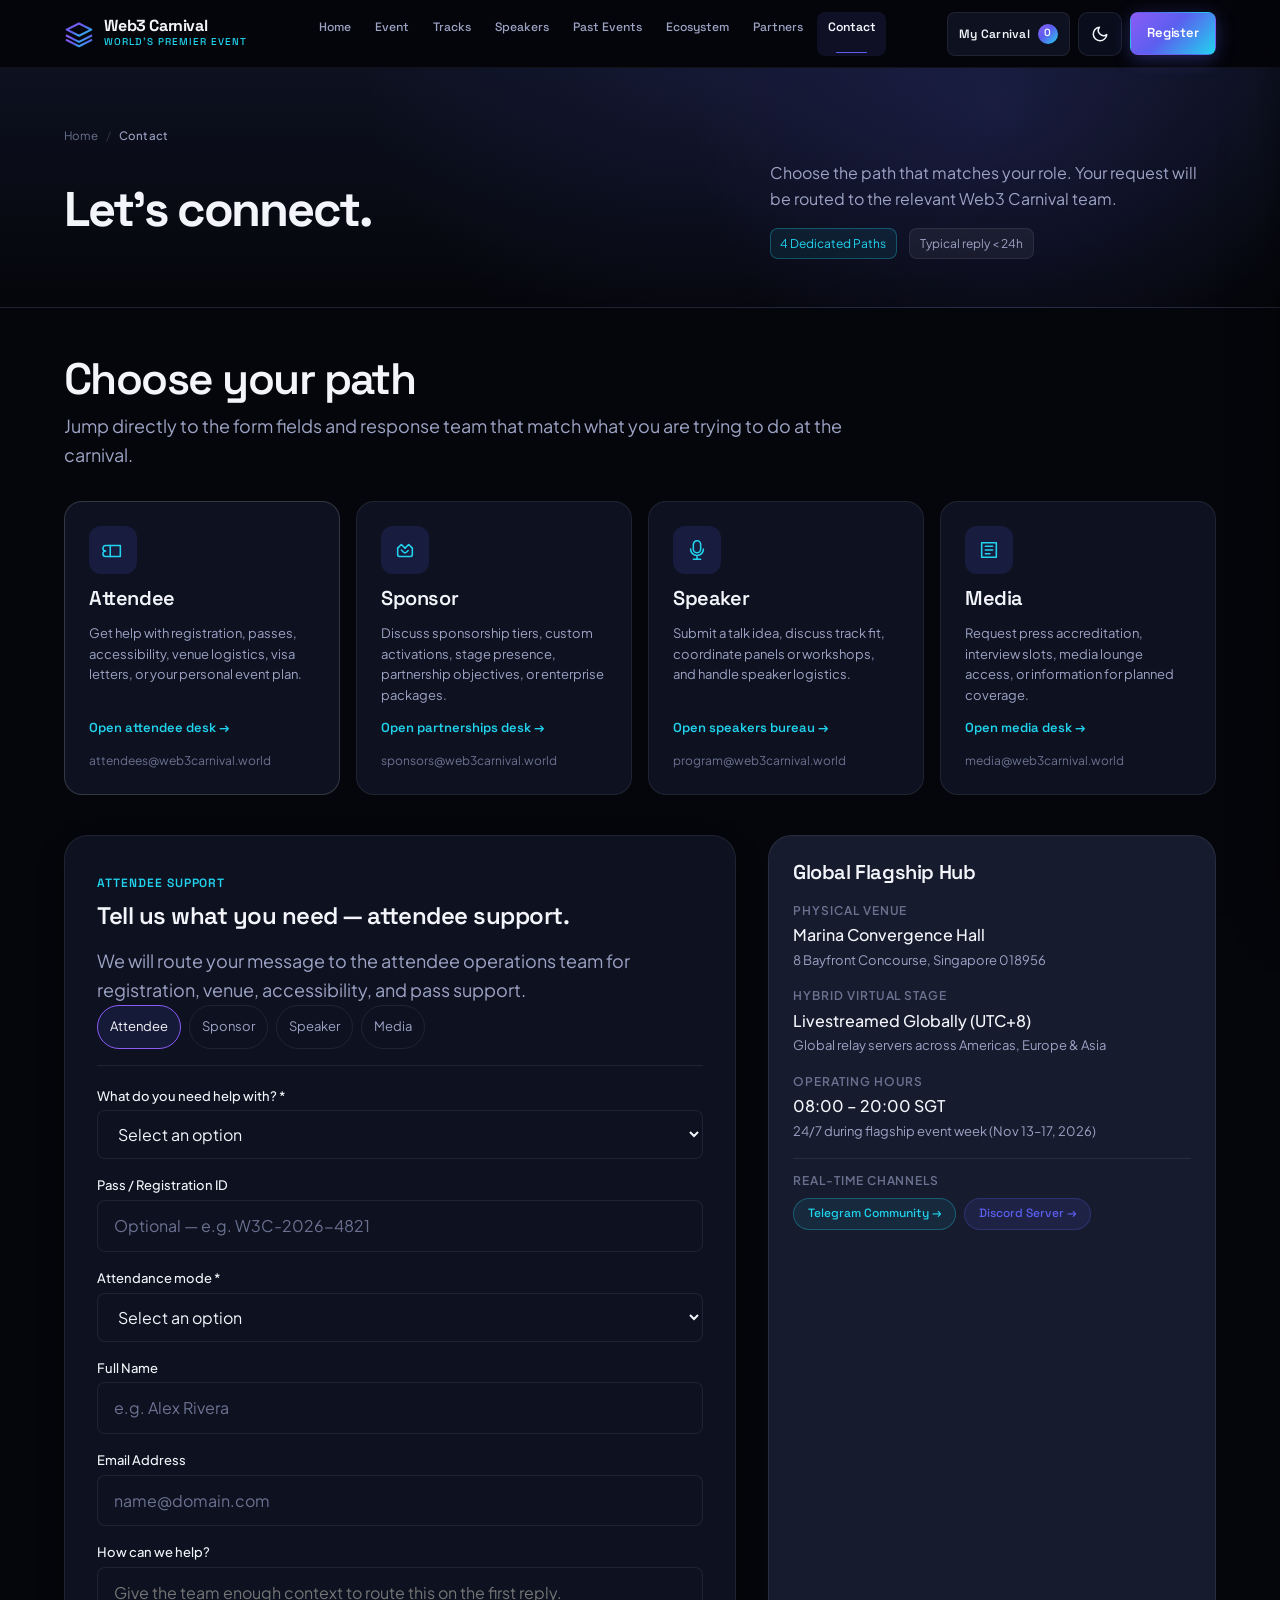
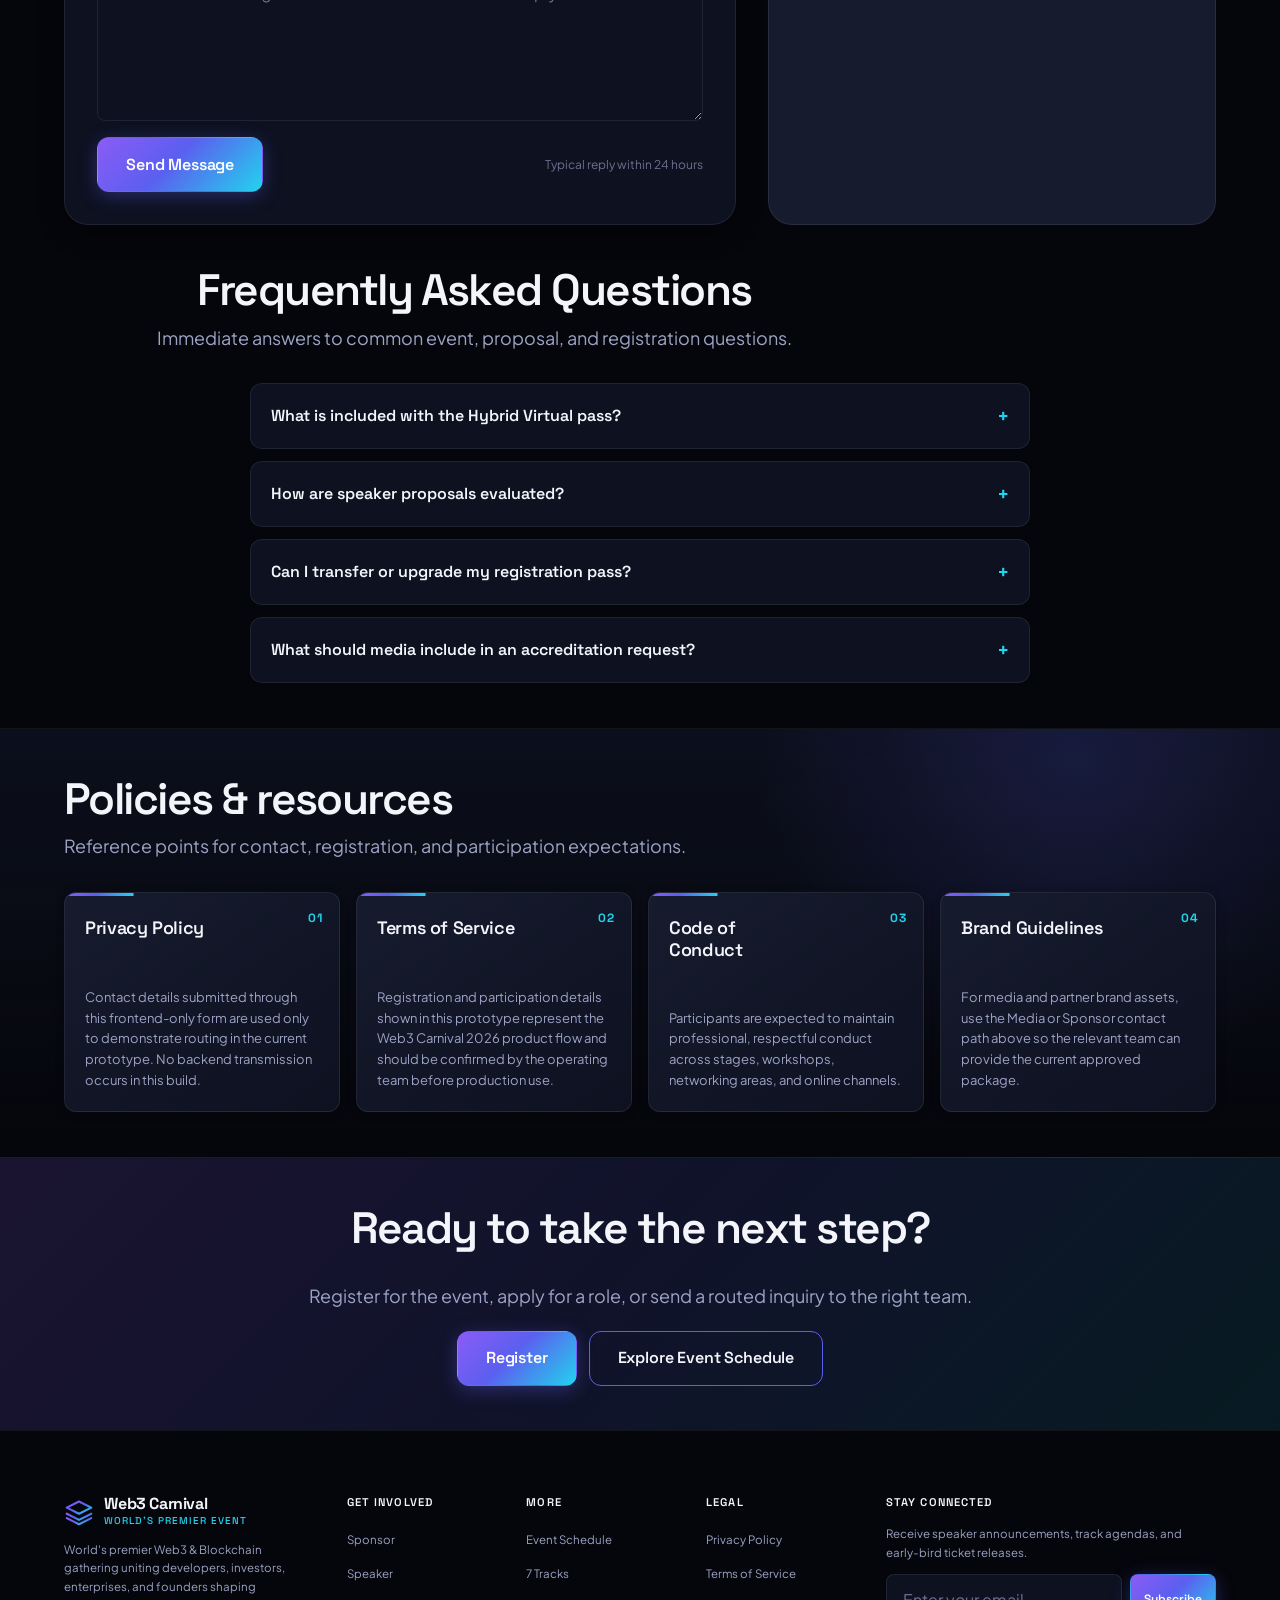
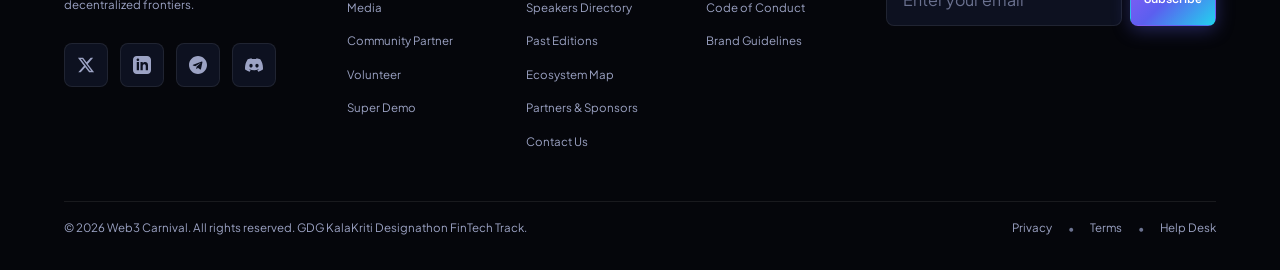
==== commit 2bdb161f: "newFeat:My Carnival" ====
--- a/contact.html
+++ b/contact.html
@@ -18,6 +18,7 @@
   <link rel="stylesheet" href="css/pages.css">
   <link rel="stylesheet" href="css/responsive.css">
   <link rel="stylesheet" href="css/final-polish.css">
+  <link rel="stylesheet" href="css/my-carnival.css">
 </head>
 <body>
 
@@ -248,6 +249,8 @@
   <script src="js/theme.js"></script>
   <script src="js/navigation.js"></script>
   <script src="js/main.js"></script>
+  <script src="js/my-carnival-core.js"></script>
+  <script src="js/my-carnival.js"></script>
   <script src="js/contact.js"></script>
 </body>
 </html>
--- a/css/pages.css
+++ b/css/pages.css
@@ -12,12 +12,10 @@
   display: flex;
   align-items: center;
   padding-top: calc(var(--space-12) + 1rem);
-  /* Was space-16 (64px): on top of the meta bar's own space-8 margin,
-     that read as a dead gap before the persona strip below. */
   padding-bottom: var(--space-10);
   background:
-    linear-gradient(115deg, rgba(5, 6, 11, 0.98) 0%, rgba(10, 11, 27, 0.92) 48%, rgba(5, 6, 11, 0.99) 100%),
-    var(--gradient-hero-glow);
+    var(--gradient-hero-glow),
+    var(--bg-void);
   overflow: hidden;
   border-bottom: 1px solid var(--border-subtle);
 }
@@ -62,8 +60,15 @@
 }
 
 @keyframes hero-orb-drift {
-  from { transform: translateX(-50%) scale(0.96); opacity: 0.72; }
-  to { transform: translateX(-45%) scale(1.08); opacity: 1; }
+  from {
+    transform: translateX(-50%) scale(0.96);
+    opacity: 0.72;
+  }
+
+  to {
+    transform: translateX(-45%) scale(1.08);
+    opacity: 1;
+  }
 }
 
 .hero-content {
@@ -136,10 +141,9 @@
   align-items: center;
   padding-top: clamp(2rem, 3.2vw, 2.75rem);
   padding-bottom: clamp(1.75rem, 2.8vw, 2.25rem);
-  background: linear-gradient(
-  180deg,
-  var(--bg-surface) 0%,
-  var(--bg-void) 100%);
+  background: linear-gradient(180deg,
+      var(--bg-surface) 0%,
+      var(--bg-void) 100%);
   border-bottom: 1px solid var(--border-subtle);
   overflow: hidden;
 }
@@ -222,7 +226,8 @@
 
 .page-intro__title {
   font-family: var(--font-display);
-  font-size: clamp(2.25rem, 3.8vw, 3.25rem); /* ~36px mobile up to ~52px desktop */
+  font-size: clamp(2.25rem, 3.8vw, 3.25rem);
+  /* ~36px mobile up to ~52px desktop */
   font-weight: var(--fw-bold);
   line-height: var(--lh-heading);
   letter-spacing: -0.025em;
@@ -240,7 +245,8 @@
 
 .page-intro__lead {
   font-family: var(--font-body);
-  font-size: clamp(1rem, 1.15vw, 1.125rem); /* 16px mobile, 18px desktop */
+  font-size: clamp(1rem, 1.15vw, 1.125rem);
+  /* 16px mobile, 18px desktop */
   line-height: var(--lh-body);
   color: var(--text-secondary);
   margin: 0;
@@ -323,10 +329,9 @@
   align-items: center;
   padding-top: clamp(2rem, 3.2vw, 2.75rem);
   padding-bottom: clamp(1.75rem, 2.8vw, 2.25rem);
-  background: linear-gradient(
-  180deg,
-  var(--bg-surface) 0%,
-  var(--bg-void) 100%);
+  background: linear-gradient(180deg,
+      var(--bg-surface) 0%,
+      var(--bg-void) 100%);
   border-bottom: 1px solid var(--border-subtle);
 }
 
@@ -523,19 +528,41 @@
 
 /* Hero subtle reveal on load (no scroll trigger needed, above the fold) */
 @media (prefers-reduced-motion: no-preference) {
-  .hero-content > * {
+  .hero-content>* {
     animation: hero-fade-up 700ms cubic-bezier(0.16, 1, 0.3, 1) both;
   }
-  .hero-content > *:nth-child(1) { animation-delay: 0ms; }
-  .hero-content > *:nth-child(2) { animation-delay: 60ms; }
-  .hero-content > *:nth-child(3) { animation-delay: 120ms; }
-  .hero-content > *:nth-child(4) { animation-delay: 180ms; }
-  .hero-content > *:nth-child(5) { animation-delay: 240ms; }
+
+  .hero-content>*:nth-child(1) {
+    animation-delay: 0ms;
+  }
+
+  .hero-content>*:nth-child(2) {
+    animation-delay: 60ms;
+  }
+
+  .hero-content>*:nth-child(3) {
+    animation-delay: 120ms;
+  }
+
+  .hero-content>*:nth-child(4) {
+    animation-delay: 180ms;
+  }
+
+  .hero-content>*:nth-child(5) {
+    animation-delay: 240ms;
+  }
 }
 
 @keyframes hero-fade-up {
-  from { opacity: 0; transform: translateY(14px); }
-  to { opacity: 1; transform: translateY(0); }
+  from {
+    opacity: 0;
+    transform: translateY(14px);
+  }
+
+  to {
+    opacity: 1;
+    transform: translateY(0);
+  }
 }
 
 /* Shared "section header with a trailing link" row used by preview sections */
@@ -647,7 +674,7 @@
 
 .event-snapshot-facts {
   background: linear-gradient(var(--bg-surface), var(--bg-surface)) padding-box,
-              var(--gradient-card-border) border-box;
+    var(--gradient-card-border) border-box;
   border: 1px solid transparent;
   border-radius: var(--radius-lg);
   padding: var(--space-6);
@@ -832,8 +859,15 @@
   pointer-events: none;
 }
 
-.carnival-experience-section::before { left: 8%; transform: skewX(-12deg); }
-.carnival-experience-section::after { right: 8%; transform: skewX(12deg); }
+.carnival-experience-section::before {
+  left: 8%;
+  transform: skewX(-12deg);
+}
+
+.carnival-experience-section::after {
+  right: 8%;
+  transform: skewX(12deg);
+}
 
 .experience-timeline::before {
   content: "";
@@ -928,22 +962,55 @@
     animation: roadshow-arrive 700ms cubic-bezier(0.16, 1, 0.3, 1) both;
   }
 
-  .timeline-stage:nth-child(2) { animation-delay: 90ms; }
-  .timeline-stage:nth-child(3) { animation-delay: 180ms; }
-  .timeline-stage:nth-child(4) { animation-delay: 270ms; }
-  .timeline-stage:nth-child(5) { animation-delay: 360ms; }
+  .timeline-stage:nth-child(2) {
+    animation-delay: 90ms;
+  }
+
+  .timeline-stage:nth-child(3) {
+    animation-delay: 180ms;
+  }
+
+  .timeline-stage:nth-child(4) {
+    animation-delay: 270ms;
+  }
+
+  .timeline-stage:nth-child(5) {
+    animation-delay: 360ms;
+  }
 }
 
 @keyframes roadshow-route {
-  0%, 12% { transform: translateY(-0.5rem); opacity: 0; }
-  25% { opacity: 1; }
-  80% { opacity: 1; }
-  100% { transform: translateY(24rem); opacity: 0; }
+
+  0%,
+  12% {
+    transform: translateY(-0.5rem);
+    opacity: 0;
+  }
+
+  25% {
+    opacity: 1;
+  }
+
+  80% {
+    opacity: 1;
+  }
+
+  100% {
+    transform: translateY(24rem);
+    opacity: 0;
+  }
 }
 
 @keyframes roadshow-arrive {
-  from { opacity: 0; transform: translateX(-1rem); }
-  to { opacity: 1; transform: translateX(0); }
+  from {
+    opacity: 0;
+    transform: translateX(-1rem);
+  }
+
+  to {
+    opacity: 1;
+    transform: translateX(0);
+  }
 }
 
 /* --- Smart Event Discovery --- */
@@ -1161,8 +1228,15 @@
 }
 
 @keyframes modal-pop-in {
-  from { opacity: 0; transform: translateY(10px) scale(0.98); }
-  to { opacity: 1; transform: translateY(0) scale(1); }
+  from {
+    opacity: 0;
+    transform: translateY(10px) scale(0.98);
+  }
+
+  to {
+    opacity: 1;
+    transform: translateY(0) scale(1);
+  }
 }
 
 .modal-close-btn {
@@ -1382,23 +1456,107 @@
    Phase 3 — Tracks + Speaker × Track Explorer
    Editorial discovery layer; intentionally not dashboard-like.
    ========================================================================== */
-.tracks-page-header { padding-bottom: clamp(1.5rem, 2.5vw, 2rem); }
-.tracks-intro-grid { display: grid; gap: var(--space-4); align-items: end; }
-.tracks-intro-grid .page-lead { margin: 0; max-width: 56ch; }
-.tracks-eyebrow, .section-kicker { color: var(--accent-cyan); font-size: var(--text-xs); font-weight: var(--fw-semibold); letter-spacing: .08em; text-transform: uppercase; margin: 0 0 var(--space-2); }
-.tracks-discovery-section { padding-top: clamp(1.75rem, 3vw, 2.5rem); padding-bottom: clamp(2rem, 3vw, 3rem); }
-.tracks-toolbar { display: flex; flex-direction: column; gap: var(--space-3); margin-bottom: var(--space-4); }
-.tracks-toolbar .section-title { margin-bottom: 0; font-size: clamp(1.5rem, 2.5vw, 2.125rem); }
-.tracks-search { min-height: 42px; display: flex; align-items: center; gap: var(--space-3); padding: 0 var(--space-4); border: 1px solid var(--border-subtle); border-radius: 999px; background: var(--bg-surface); color: var(--text-secondary); width: 100%; transition: border-color var(--transition-fast), box-shadow var(--transition-fast); }
-.tracks-search:focus-within { border-color: var(--focus-ring); box-shadow: 0 0 0 2px rgba(34,211,238,.14); }
-.tracks-search input { min-width: 0; width: 100%; border: 0; outline: 0; background: transparent; color: var(--text-primary); font: inherit; font-size: var(--text-sm); }
-.track-filter-wrap { position: relative; margin-bottom: var(--space-4); }
-.track-filter-bar { display: flex; gap: var(--space-2); overflow-x: auto; padding: 2px 2px var(--space-2); scrollbar-width: none; -ms-overflow-style: none; -webkit-overflow-scrolling: touch; }
-.track-filter-bar::-webkit-scrollbar { display: none; }
-.track-filter-bar .filter-btn { white-space: nowrap; }
+.tracks-page-header {
+  padding-bottom: clamp(1.5rem, 2.5vw, 2rem);
+}
+
+.tracks-intro-grid {
+  display: grid;
+  gap: var(--space-4);
+  align-items: end;
+}
+
+.tracks-intro-grid .page-lead {
+  margin: 0;
+  max-width: 56ch;
+}
+
+.tracks-eyebrow,
+.section-kicker {
+  color: var(--accent-cyan);
+  font-size: var(--text-xs);
+  font-weight: var(--fw-semibold);
+  letter-spacing: .08em;
+  text-transform: uppercase;
+  margin: 0 0 var(--space-2);
+}
+
+.tracks-discovery-section {
+  padding-top: clamp(1.75rem, 3vw, 2.5rem);
+  padding-bottom: clamp(2rem, 3vw, 3rem);
+}
+
+.tracks-toolbar {
+  display: flex;
+  flex-direction: column;
+  gap: var(--space-3);
+  margin-bottom: var(--space-4);
+}
+
+.tracks-toolbar .section-title {
+  margin-bottom: 0;
+  font-size: clamp(1.5rem, 2.5vw, 2.125rem);
+}
+
+.tracks-search {
+  min-height: 42px;
+  display: flex;
+  align-items: center;
+  gap: var(--space-3);
+  padding: 0 var(--space-4);
+  border: 1px solid var(--border-subtle);
+  border-radius: 999px;
+  background: var(--bg-surface);
+  color: var(--text-secondary);
+  width: 100%;
+  transition: border-color var(--transition-fast), box-shadow var(--transition-fast);
+}
+
+.tracks-search:focus-within {
+  border-color: var(--focus-ring);
+  box-shadow: 0 0 0 2px rgba(34, 211, 238, .14);
+}
+
+.tracks-search input {
+  min-width: 0;
+  width: 100%;
+  border: 0;
+  outline: 0;
+  background: transparent;
+  color: var(--text-primary);
+  font: inherit;
+  font-size: var(--text-sm);
+}
+
+.track-filter-wrap {
+  position: relative;
+  margin-bottom: var(--space-4);
+}
+
+.track-filter-bar {
+  display: flex;
+  gap: var(--space-2);
+  overflow-x: auto;
+  padding: 2px 2px var(--space-2);
+  scrollbar-width: none;
+  -ms-overflow-style: none;
+  -webkit-overflow-scrolling: touch;
+}
+
+.track-filter-bar::-webkit-scrollbar {
+  display: none;
+}
+
+.track-filter-bar .filter-btn {
+  white-space: nowrap;
+}
 
 @media (min-width: 1024px) {
-  .track-filter-bar { flex-wrap: wrap; overflow-x: visible; padding-bottom: 2px; }
+  .track-filter-bar {
+    flex-wrap: wrap;
+    overflow-x: visible;
+    padding-bottom: 2px;
+  }
 }
 
 @media (max-width: 1023px) {
@@ -1414,84 +1572,452 @@
     opacity: 0.92;
   }
 }
-.tracks-explorer-grid { display: grid; grid-template-columns: 1fr; gap: var(--space-4); }
-.track-explorer-card { appearance: none; width: 100%; text-align: left; color: inherit; font: inherit; cursor: pointer; min-height: 218px; padding: var(--space-5); border: 1px solid transparent; border-radius: var(--radius-lg); background: linear-gradient(var(--bg-surface), var(--bg-surface)) padding-box, var(--gradient-card-border) border-box; display: flex; flex-direction: column; gap: var(--space-4); transition: transform var(--transition-base), box-shadow var(--transition-base), border-color var(--transition-base); }
-.track-explorer-card:hover, .track-explorer-card:focus-visible { transform: translateY(-3px); box-shadow: var(--shadow-glow); }
-.track-explorer-card.is-selected { box-shadow: 0 0 0 2px var(--accent-cyan), var(--shadow-glow); }
-.track-explorer-card-top { display: flex; align-items: center; justify-content: space-between; }
-.track-explorer-icon { width: 48px; height: 48px; display: grid; place-items: center; border-radius: var(--radius-sm); background: var(--surface-accent); font-size: 1.35rem; }
-.track-explorer-number { color: var(--text-muted); font-family: var(--font-display); font-weight: var(--fw-semibold); font-size: var(--text-xs); }
-.track-explorer-title { font-family: var(--font-display); font-size: var(--text-xl); line-height: var(--lh-card); font-weight: var(--fw-semibold); }
-.track-explorer-description { color: var(--text-secondary); line-height: var(--lh-body); font-size: var(--text-sm); }
-.track-explorer-meta { margin-top: auto; padding-top: var(--space-3); border-top: 1px solid var(--border-subtle); display: flex; gap: var(--space-3); flex-wrap: wrap; color: var(--text-muted); font-size: var(--text-xs); }
-.track-explorer-meta span:last-child { margin-left: auto; color: var(--accent-cyan); font-weight: var(--fw-semibold); }
-.track-detail-section { padding-top: var(--space-4); padding-bottom: var(--space-4); }
-.track-detail-shell { border: 1px solid var(--border-subtle); border-radius: var(--radius-lg); background: var(--bg-raised); overflow: hidden; }
-
-.track-detail-copy { padding: var(--space-7); display: flex; gap: var(--space-5); align-items: flex-start; }
-.track-detail-icon { flex: 0 0 56px; width: 56px; height: 56px; border-radius: var(--radius-md); display: grid; place-items: center; background: var(--surface-accent); font-size: 1.5rem; }
-.track-detail-copy h2 { margin: 0 0 var(--space-3); font-family: var(--font-display); font-size: clamp(1.65rem, 4vw, 2.5rem); }
-.track-detail-copy p:last-child { color: var(--text-secondary); max-width: 65ch; margin: 0; }
-.track-detail-stats { border-top: 1px solid var(--border-subtle); padding: var(--space-5) var(--space-7); display: flex; align-items: center; gap: var(--space-6); flex-wrap: wrap; }
-.track-detail-stats > div { display: flex; align-items: baseline; gap: var(--space-2); }
-.track-detail-stats strong { font-family: var(--font-display); font-size: 1.5rem; }
-.track-detail-stats span { color: var(--text-secondary); font-size: var(--text-sm); }
-.track-detail-stats a { margin-left: auto; color: var(--accent-cyan); font-weight: var(--fw-semibold); font-size: var(--text-sm); }
-.track-detail-empty { min-height: 190px; padding: var(--space-7); display: flex; align-items: center; gap: var(--space-5); }
-.track-detail-empty-mark { width: 48px; height: 48px; flex: 0 0 48px; display: grid; place-items: center; border: 1px solid var(--border-subtle); border-radius: 50%; color: var(--accent-cyan); }
-.track-detail-empty h2 { margin: 0 0 var(--space-2); font-family: var(--font-display); font-size: clamp(1.4rem, 3vw, 2rem); }
-.track-detail-empty p:last-child { margin: 0; color: var(--text-secondary); max-width: 65ch; }
-.explorer-section-heading { display: flex; align-items: end; justify-content: space-between; gap: var(--space-5); margin-bottom: var(--space-7); }
-.explorer-section-heading .section-title { margin-bottom: 0; }
-.explorer-results-note { margin: 0; color: var(--text-secondary); font-size: var(--text-sm); }
-.explorer-speakers-grid { display: grid; grid-template-columns: 1fr; gap: var(--space-3); }
-.explorer-speaker-card { appearance: none; width: 100%; color: inherit; font: inherit; text-align: left; cursor: pointer; display: grid; grid-template-columns: 64px 1fr auto; gap: var(--space-4); align-items: center; padding: var(--space-4); border: 1px solid var(--border-subtle); border-radius: var(--radius-md); background: var(--bg-surface); transition: border-color var(--transition-fast), transform var(--transition-fast), background var(--transition-fast); }
-.explorer-speaker-card:hover, .explorer-speaker-card:focus-visible { border-color: var(--accent-cyan); transform: translateY(-2px); background: var(--bg-raised); }
-.explorer-speaker-card.is-selected { border-color: var(--accent-cyan); box-shadow: 0 0 0 1px var(--border-cyan); }
-.explorer-speaker-photo-wrap { width: 64px; height: 64px; border-radius: 50%; overflow: hidden; background: linear-gradient(135deg, rgba(139,92,246,.35), rgba(34,211,238,.2)); display: grid; place-items: center; }
-.explorer-speaker-photo { width: 100%; height: 100%; object-fit: cover; }
-.explorer-speaker-initials { font-family: var(--font-display); font-weight: var(--fw-semibold); }
-.explorer-speaker-copy { min-width: 0; display: flex; flex-direction: column; gap: 3px; }
-.explorer-speaker-copy strong { font-family: var(--font-display); font-size: 1rem; }
-.explorer-speaker-copy span { color: var(--text-secondary); font-size: var(--text-sm); overflow: hidden; text-overflow: ellipsis; white-space: nowrap; }
-.explorer-speaker-copy small { color: var(--text-muted); font-size: var(--text-xs); }
-.explorer-speaker-arrow { color: var(--accent-cyan); font-size: 1.1rem; }
-.explorer-sessions-section { padding-top: var(--space-10); }
-.explorer-sessions-grid { display: grid; grid-template-columns: 1fr; gap: var(--space-4); }
-.explorer-session-card { background: var(--bg-surface); border: 1px solid var(--border-subtle); border-radius: var(--radius-lg); padding: var(--space-6); display: flex; flex-direction: column; gap: var(--space-3); }
-.explorer-session-top { display: flex; align-items: center; justify-content: space-between; gap: var(--space-3); color: var(--text-muted); font-size: var(--text-xs); }
-.explorer-session-card h3 { margin: 0; font-family: var(--font-display); font-size: var(--text-lg); line-height: var(--lh-card); }
-.explorer-session-card > p { margin: 0; color: var(--text-secondary); font-size: var(--text-sm); line-height: var(--lh-body); }
-.explorer-session-footer { margin-top: auto; padding-top: var(--space-4); border-top: 1px solid var(--border-subtle); display: flex; align-items: center; justify-content: space-between; gap: var(--space-3); font-size: var(--text-xs); }
-.explorer-session-footer span { color: var(--text-secondary); }
-.explorer-session-footer a { color: var(--accent-cyan); font-weight: var(--fw-semibold); white-space: nowrap; }
-.explorer-empty { min-height: 120px; grid-column: 1 / -1; border: 1px dashed var(--border-subtle); border-radius: var(--radius-lg); padding: var(--space-6); display: flex; flex-direction: column; justify-content: center; gap: var(--space-2); color: var(--text-secondary); }
-.explorer-empty strong { color: var(--text-primary); font-family: var(--font-display); }
-.tracks-final-cta { margin-top: var(--space-8); }
+
+.tracks-explorer-grid {
+  display: grid;
+  grid-template-columns: 1fr;
+  gap: var(--space-4);
+}
+
+.track-explorer-card {
+  appearance: none;
+  width: 100%;
+  text-align: left;
+  color: inherit;
+  font: inherit;
+  cursor: pointer;
+  min-height: 218px;
+  padding: var(--space-5);
+  border: 1px solid transparent;
+  border-radius: var(--radius-lg);
+  background: linear-gradient(var(--bg-surface), var(--bg-surface)) padding-box, var(--gradient-card-border) border-box;
+  display: flex;
+  flex-direction: column;
+  gap: var(--space-4);
+  transition: transform var(--transition-base), box-shadow var(--transition-base), border-color var(--transition-base);
+}
+
+.track-explorer-card:hover,
+.track-explorer-card:focus-visible {
+  transform: translateY(-3px);
+  box-shadow: var(--shadow-glow);
+}
+
+.track-explorer-card.is-selected {
+  box-shadow: 0 0 0 2px var(--accent-cyan), var(--shadow-glow);
+}
+
+.track-explorer-card-top {
+  display: flex;
+  align-items: center;
+  justify-content: space-between;
+}
+
+.track-explorer-icon {
+  width: 48px;
+  height: 48px;
+  display: grid;
+  place-items: center;
+  border-radius: var(--radius-sm);
+  background: var(--surface-accent);
+  font-size: 1.35rem;
+}
+
+.track-explorer-number {
+  color: var(--text-muted);
+  font-family: var(--font-display);
+  font-weight: var(--fw-semibold);
+  font-size: var(--text-xs);
+}
+
+.track-explorer-title {
+  font-family: var(--font-display);
+  font-size: var(--text-xl);
+  line-height: var(--lh-card);
+  font-weight: var(--fw-semibold);
+}
+
+.track-explorer-description {
+  color: var(--text-secondary);
+  line-height: var(--lh-body);
+  font-size: var(--text-sm);
+}
+
+.track-explorer-meta {
+  margin-top: auto;
+  padding-top: var(--space-3);
+  border-top: 1px solid var(--border-subtle);
+  display: flex;
+  gap: var(--space-3);
+  flex-wrap: wrap;
+  color: var(--text-muted);
+  font-size: var(--text-xs);
+}
+
+.track-explorer-meta span:last-child {
+  margin-left: auto;
+  color: var(--accent-cyan);
+  font-weight: var(--fw-semibold);
+}
+
+.track-detail-section {
+  padding-top: var(--space-4);
+  padding-bottom: var(--space-4);
+}
+
+.track-detail-shell {
+  border: 1px solid var(--border-subtle);
+  border-radius: var(--radius-lg);
+  background: var(--bg-raised);
+  overflow: hidden;
+}
+
+.track-detail-copy {
+  padding: var(--space-7);
+  display: flex;
+  gap: var(--space-5);
+  align-items: flex-start;
+}
+
+.track-detail-icon {
+  flex: 0 0 56px;
+  width: 56px;
+  height: 56px;
+  border-radius: var(--radius-md);
+  display: grid;
+  place-items: center;
+  background: var(--surface-accent);
+  font-size: 1.5rem;
+}
+
+.track-detail-copy h2 {
+  margin: 0 0 var(--space-3);
+  font-family: var(--font-display);
+  font-size: clamp(1.65rem, 4vw, 2.5rem);
+}
+
+.track-detail-copy p:last-child {
+  color: var(--text-secondary);
+  max-width: 65ch;
+  margin: 0;
+}
+
+.track-detail-stats {
+  border-top: 1px solid var(--border-subtle);
+  padding: var(--space-5) var(--space-7);
+  display: flex;
+  align-items: center;
+  gap: var(--space-6);
+  flex-wrap: wrap;
+}
+
+.track-detail-stats>div {
+  display: flex;
+  align-items: baseline;
+  gap: var(--space-2);
+}
+
+.track-detail-stats strong {
+  font-family: var(--font-display);
+  font-size: 1.5rem;
+}
+
+.track-detail-stats span {
+  color: var(--text-secondary);
+  font-size: var(--text-sm);
+}
+
+.track-detail-stats a {
+  margin-left: auto;
+  color: var(--accent-cyan);
+  font-weight: var(--fw-semibold);
+  font-size: var(--text-sm);
+}
+
+.track-detail-empty {
+  min-height: 190px;
+  padding: var(--space-7);
+  display: flex;
+  align-items: center;
+  gap: var(--space-5);
+}
+
+.track-detail-empty-mark {
+  width: 48px;
+  height: 48px;
+  flex: 0 0 48px;
+  display: grid;
+  place-items: center;
+  border: 1px solid var(--border-subtle);
+  border-radius: 50%;
+  color: var(--accent-cyan);
+}
+
+.track-detail-empty h2 {
+  margin: 0 0 var(--space-2);
+  font-family: var(--font-display);
+  font-size: clamp(1.4rem, 3vw, 2rem);
+}
+
+.track-detail-empty p:last-child {
+  margin: 0;
+  color: var(--text-secondary);
+  max-width: 65ch;
+}
+
+.explorer-section-heading {
+  display: flex;
+  align-items: end;
+  justify-content: space-between;
+  gap: var(--space-5);
+  margin-bottom: var(--space-7);
+}
+
+.explorer-section-heading .section-title {
+  margin-bottom: 0;
+}
+
+.explorer-results-note {
+  margin: 0;
+  color: var(--text-secondary);
+  font-size: var(--text-sm);
+}
+
+.explorer-speakers-grid {
+  display: grid;
+  grid-template-columns: 1fr;
+  gap: var(--space-3);
+}
+
+.explorer-speaker-card {
+  appearance: none;
+  width: 100%;
+  color: inherit;
+  font: inherit;
+  text-align: left;
+  cursor: pointer;
+  display: grid;
+  grid-template-columns: 64px 1fr auto;
+  gap: var(--space-4);
+  align-items: center;
+  padding: var(--space-4);
+  border: 1px solid var(--border-subtle);
+  border-radius: var(--radius-md);
+  background: var(--bg-surface);
+  transition: border-color var(--transition-fast), transform var(--transition-fast), background var(--transition-fast);
+}
+
+.explorer-speaker-card:hover,
+.explorer-speaker-card:focus-visible {
+  border-color: var(--accent-cyan);
+  transform: translateY(-2px);
+  background: var(--bg-raised);
+}
+
+.explorer-speaker-card.is-selected {
+  border-color: var(--accent-cyan);
+  box-shadow: 0 0 0 1px var(--border-cyan);
+}
+
+.explorer-speaker-photo-wrap {
+  width: 64px;
+  height: 64px;
+  border-radius: 50%;
+  overflow: hidden;
+  background: linear-gradient(135deg, rgba(139, 92, 246, .35), rgba(34, 211, 238, .2));
+  display: grid;
+  place-items: center;
+}
+
+.explorer-speaker-photo {
+  width: 100%;
+  height: 100%;
+  object-fit: cover;
+}
+
+.explorer-speaker-initials {
+  font-family: var(--font-display);
+  font-weight: var(--fw-semibold);
+}
+
+.explorer-speaker-copy {
+  min-width: 0;
+  display: flex;
+  flex-direction: column;
+  gap: 3px;
+}
+
+.explorer-speaker-copy strong {
+  font-family: var(--font-display);
+  font-size: 1rem;
+}
+
+.explorer-speaker-copy span {
+  color: var(--text-secondary);
+  font-size: var(--text-sm);
+  overflow: hidden;
+  text-overflow: ellipsis;
+  white-space: nowrap;
+}
+
+.explorer-speaker-copy small {
+  color: var(--text-muted);
+  font-size: var(--text-xs);
+}
+
+.explorer-speaker-arrow {
+  color: var(--accent-cyan);
+  font-size: 1.1rem;
+}
+
+.explorer-sessions-section {
+  padding-top: var(--space-10);
+}
+
+.explorer-sessions-grid {
+  display: grid;
+  grid-template-columns: 1fr;
+  gap: var(--space-4);
+}
+
+.explorer-session-card {
+  background: var(--bg-surface);
+  border: 1px solid var(--border-subtle);
+  border-radius: var(--radius-lg);
+  padding: var(--space-6);
+  display: flex;
+  flex-direction: column;
+  gap: var(--space-3);
+}
+
+.explorer-session-top {
+  display: flex;
+  align-items: center;
+  justify-content: space-between;
+  gap: var(--space-3);
+  color: var(--text-muted);
+  font-size: var(--text-xs);
+}
+
+.explorer-session-card h3 {
+  margin: 0;
+  font-family: var(--font-display);
+  font-size: var(--text-lg);
+  line-height: var(--lh-card);
+}
+
+.explorer-session-card>p {
+  margin: 0;
+  color: var(--text-secondary);
+  font-size: var(--text-sm);
+  line-height: var(--lh-body);
+}
+
+.explorer-session-footer {
+  margin-top: auto;
+  padding-top: var(--space-4);
+  border-top: 1px solid var(--border-subtle);
+  display: flex;
+  align-items: center;
+  justify-content: space-between;
+  gap: var(--space-3);
+  font-size: var(--text-xs);
+}
+
+.explorer-session-footer span {
+  color: var(--text-secondary);
+}
+
+.explorer-session-footer a {
+  color: var(--accent-cyan);
+  font-weight: var(--fw-semibold);
+  white-space: nowrap;
+}
+
+.explorer-empty {
+  min-height: 120px;
+  grid-column: 1 / -1;
+  border: 1px dashed var(--border-subtle);
+  border-radius: var(--radius-lg);
+  padding: var(--space-6);
+  display: flex;
+  flex-direction: column;
+  justify-content: center;
+  gap: var(--space-2);
+  color: var(--text-secondary);
+}
+
+.explorer-empty strong {
+  color: var(--text-primary);
+  font-family: var(--font-display);
+}
+
+.tracks-final-cta {
+  margin-top: var(--space-8);
+}
 
 @media (min-width: 768px) {
-  .tracks-intro-grid { grid-template-columns: 1.3fr .7fr; }
-  .tracks-toolbar { flex-direction: row; justify-content: space-between; align-items: flex-end; }
-  .tracks-search { width: min(340px, 35vw); }
-  .tracks-explorer-grid { grid-template-columns: repeat(2, 1fr); }
-  .explorer-speakers-grid { grid-template-columns: repeat(2, 1fr); }
-  .explorer-sessions-grid { grid-template-columns: repeat(2, 1fr); }
+  .tracks-intro-grid {
+    grid-template-columns: 1.3fr .7fr;
+  }
+
+  .tracks-toolbar {
+    flex-direction: row;
+    justify-content: space-between;
+    align-items: flex-end;
+  }
+
+  .tracks-search {
+    width: min(340px, 35vw);
+  }
+
+  .tracks-explorer-grid {
+    grid-template-columns: repeat(2, 1fr);
+  }
+
+  .explorer-speakers-grid {
+    grid-template-columns: repeat(2, 1fr);
+  }
+
+  .explorer-sessions-grid {
+    grid-template-columns: repeat(2, 1fr);
+  }
 }
 
 @media (min-width: 1024px) {
-  .tracks-explorer-grid { grid-template-columns: repeat(4, minmax(0, 1fr)); }
-  .explorer-speakers-grid { grid-template-columns: repeat(4, 1fr); }
-  .explorer-sessions-grid { grid-template-columns: repeat(2, 1fr); }
+  .tracks-explorer-grid {
+    grid-template-columns: repeat(4, minmax(0, 1fr));
+  }
+
+  .explorer-speakers-grid {
+    grid-template-columns: repeat(4, 1fr);
+  }
+
+  .explorer-sessions-grid {
+    grid-template-columns: repeat(2, 1fr);
+  }
 }
 
 @media (min-width: 1440px) {
-  .tracks-intro-grid { grid-template-columns: 1.4fr .6fr; }
-  .explorer-speakers-grid { grid-template-columns: repeat(4, 1fr); }
-  .explorer-sessions-grid { grid-template-columns: repeat(2, 1fr); }
+  .tracks-intro-grid {
+    grid-template-columns: 1.4fr .6fr;
+  }
+
+  .explorer-speakers-grid {
+    grid-template-columns: repeat(4, 1fr);
+  }
+
+  .explorer-sessions-grid {
+    grid-template-columns: repeat(2, 1fr);
+  }
 }
 
 @media (prefers-reduced-motion: reduce) {
-  .track-explorer-card, .explorer-speaker-card { transition: none; }
+
+  .track-explorer-card,
+  .explorer-speaker-card {
+    transition: none;
+  }
 }
 
 /* ==========================================================================
@@ -1639,6 +2165,7 @@
     opacity: 0;
     transform: translateY(-4px);
   }
+
   to {
     opacity: 1;
     transform: translateY(0);
@@ -1720,7 +2247,9 @@
   padding: 0 var(--space-4) var(--space-4);
 }
 
-.card-speaker-socials:empty { display: none; }
+.card-speaker-socials:empty {
+  display: none;
+}
 
 .card-speaker-social {
   display: inline-flex;
@@ -1748,7 +2277,11 @@
   color: var(--text-secondary);
 }
 
-.speakers-empty strong { color: var(--text-primary); font-family: var(--font-display); font-size: var(--text-lg); }
+.speakers-empty strong {
+  color: var(--text-primary);
+  font-family: var(--font-display);
+  font-size: var(--text-lg);
+}
 
 .speakers-empty-reset {
   appearance: none;
@@ -1777,14 +2310,22 @@
   flex: 0 0 72px;
   border-radius: 50%;
   overflow: hidden;
-  background: linear-gradient(135deg, rgba(139,92,246,.35), rgba(34,211,238,.2));
+  background: linear-gradient(135deg, rgba(139, 92, 246, .35), rgba(34, 211, 238, .2));
   display: grid;
   place-items: center;
 }
 
-.modal-speaker-photo-wrap img { width: 100%; height: 100%; object-fit: cover; }
-
-.modal-speaker-initials { font-family: var(--font-display); font-weight: var(--fw-semibold); font-size: 1.25rem; }
+.modal-speaker-photo-wrap img {
+  width: 100%;
+  height: 100%;
+  object-fit: cover;
+}
+
+.modal-speaker-initials {
+  font-family: var(--font-display);
+  font-weight: var(--fw-semibold);
+  font-size: 1.25rem;
+}
 
 .modal-section-title {
   font-family: var(--font-display);
@@ -1808,28 +2349,50 @@
   gap: var(--space-2);
 }
 
-.modal-related-item-title { display: block; }
+.modal-related-item-title {
+  display: block;
+}
 
 @media (min-width: 768px) {
-  .speakers-filter-group { display: flex; align-items: center; gap: var(--space-4); margin-bottom: var(--space-3); }
-  .speakers-filter-label { margin-bottom: 0; flex: 0 0 auto; }
+  .speakers-filter-group {
+    display: flex;
+    align-items: center;
+    gap: var(--space-4);
+    margin-bottom: var(--space-3);
+  }
+
+  .speakers-filter-label {
+    margin-bottom: 0;
+    flex: 0 0 auto;
+  }
 }
 
 @media (min-width: 480px) {
-  .speakers-grid { grid-template-columns: repeat(2, 1fr); }
+  .speakers-grid {
+    grid-template-columns: repeat(2, 1fr);
+  }
 }
 
 @media (min-width: 768px) {
-  .speakers-grid { grid-template-columns: repeat(3, 1fr); }
+  .speakers-grid {
+    grid-template-columns: repeat(3, 1fr);
+  }
 }
 
 @media (min-width: 1024px) {
-  .speakers-grid { grid-template-columns: repeat(4, 1fr); }
+  .speakers-grid {
+    grid-template-columns: repeat(4, 1fr);
+  }
 }
 
 @media (prefers-reduced-motion: reduce) {
-  .card-speaker { transition: none; }
-  .card-speaker-img { transition: none; }
+  .card-speaker {
+    transition: none;
+  }
+
+  .card-speaker-img {
+    transition: none;
+  }
 }
 
 /* ==========================================================================
@@ -1937,19 +2500,43 @@
     animation: timeline-node-breathe 4.5s ease-in-out infinite;
   }
 
-  .editions-timeline-node:nth-child(2) .editions-timeline-node-dot { animation-delay: 0.45s; }
-  .editions-timeline-node:nth-child(3) .editions-timeline-node-dot { animation-delay: 0.9s; }
-  .editions-timeline-node:nth-child(4) .editions-timeline-node-dot { animation-delay: 1.35s; }
+  .editions-timeline-node:nth-child(2) .editions-timeline-node-dot {
+    animation-delay: 0.45s;
+  }
+
+  .editions-timeline-node:nth-child(3) .editions-timeline-node-dot {
+    animation-delay: 0.9s;
+  }
+
+  .editions-timeline-node:nth-child(4) .editions-timeline-node-dot {
+    animation-delay: 1.35s;
+  }
 }
 
 @keyframes timeline-current-flow {
-  0%, 100% { background-position: 100% 0; opacity: 0.45; }
-  50% { background-position: 0 0; opacity: 1; }
+
+  0%,
+  100% {
+    background-position: 100% 0;
+    opacity: 0.45;
+  }
+
+  50% {
+    background-position: 0 0;
+    opacity: 1;
+  }
 }
 
 @keyframes timeline-node-breathe {
-  0%, 100% { box-shadow: 0 0 0 0 rgba(52, 211, 238, 0); }
-  50% { box-shadow: 0 0 0 5px rgba(52, 211, 238, 0.1); }
+
+  0%,
+  100% {
+    box-shadow: 0 0 0 0 rgba(52, 211, 238, 0);
+  }
+
+  50% {
+    box-shadow: 0 0 0 5px rgba(52, 211, 238, 0.1);
+  }
 }
 
 .editions-timeline-node-year {
@@ -2297,28 +2884,59 @@
 
 /* --- Responsive --- */
 @media (min-width: 480px) {
-  .archive-gallery { grid-template-columns: repeat(3, 1fr); }
+  .archive-gallery {
+    grid-template-columns: repeat(3, 1fr);
+  }
 }
 
 @media (min-width: 640px) {
-  .editions-grid { grid-template-columns: repeat(2, 1fr); }
+  .editions-grid {
+    grid-template-columns: repeat(2, 1fr);
+  }
 }
 
 @media (min-width: 768px) {
-  .edition-detail-shell { grid-template-columns: 0.9fr 1.1fr; }
-  .edition-detail-visual { min-height: 100%; border-bottom: 0; border-right: 1px solid var(--border-subtle); }
-  .edition-compare-row { grid-template-columns: 120px 1fr 110px; }
-  .archive-roster-panel { align-items: center; }
+  .edition-detail-shell {
+    grid-template-columns: 0.9fr 1.1fr;
+  }
+
+  .edition-detail-visual {
+    min-height: 100%;
+    border-bottom: 0;
+    border-right: 1px solid var(--border-subtle);
+  }
+
+  .edition-compare-row {
+    grid-template-columns: 120px 1fr 110px;
+  }
+
+  .archive-roster-panel {
+    align-items: center;
+  }
 }
 
 @media (min-width: 1024px) {
-  .editions-grid { grid-template-columns: repeat(3, 1fr); }
-  .archive-gallery { grid-template-columns: repeat(4, 1fr); }
-  .editions-filter-row { flex-direction: row; align-items: center; }
+  .editions-grid {
+    grid-template-columns: repeat(3, 1fr);
+  }
+
+  .archive-gallery {
+    grid-template-columns: repeat(4, 1fr);
+  }
+
+  .editions-filter-row {
+    flex-direction: row;
+    align-items: center;
+  }
 }
 
 @media (prefers-reduced-motion: reduce) {
-  .edition-card, .editions-timeline-node, .edition-compare-fill { transition: none; }
+
+  .edition-card,
+  .editions-timeline-node,
+  .edition-compare-fill {
+    transition: none;
+  }
 }
 
 /* ==========================================================================
@@ -2329,7 +2947,10 @@
    CTA, and the 6 real Get Involved paths.
    ========================================================================== */
 
-.partner-nav-section { padding-top: var(--space-8); padding-bottom: var(--space-6); }
+.partner-nav-section {
+  padding-top: var(--space-8);
+  padding-bottom: var(--space-6);
+}
 
 .partner-category-nav {
   display: flex;
@@ -2370,14 +2991,18 @@
   opacity: 0.75;
 }
 
-.partner-wall-section { padding-top: var(--space-6); }
+.partner-wall-section {
+  padding-top: var(--space-6);
+}
 
 .partner-tier-block {
   margin-bottom: var(--space-10);
   scroll-margin-top: calc(var(--nav-height) + var(--space-6));
 }
 
-.partner-tier-block:last-child { margin-bottom: 0; }
+.partner-tier-block:last-child {
+  margin-bottom: 0;
+}
 
 .partner-tier-header {
   display: flex;
@@ -2503,7 +3128,9 @@
   white-space: nowrap;
 }
 
-.partner-spotlight-footer a:hover { text-decoration: underline; }
+.partner-spotlight-footer a:hover {
+  text-decoration: underline;
+}
 
 /* Value proposition + Get Involved — share the same flat card language */
 .value-prop-grid,
@@ -2556,10 +3183,13 @@
   margin-top: var(--space-2);
 }
 
-.partner-final-cta { margin-top: var(--space-4); }
+.partner-final-cta {
+  margin-top: var(--space-4);
+}
 
 /* --- Responsive --- */
 @media (min-width: 640px) {
+
   .value-prop-grid,
   .involve-grid {
     grid-template-columns: repeat(2, 1fr);
@@ -2567,17 +3197,29 @@
 }
 
 @media (min-width: 768px) {
-  .partner-tier-desc { max-width: 70ch; }
-  .partner-spotlight-grid { grid-template-columns: repeat(3, 1fr); }
+  .partner-tier-desc {
+    max-width: 70ch;
+  }
+
+  .partner-spotlight-grid {
+    grid-template-columns: repeat(3, 1fr);
+  }
 }
 
 @media (min-width: 1024px) {
-  .value-prop-grid { grid-template-columns: repeat(4, 1fr); }
-  .involve-grid { grid-template-columns: repeat(3, 1fr); }
+  .value-prop-grid {
+    grid-template-columns: repeat(4, 1fr);
+  }
+
+  .involve-grid {
+    grid-template-columns: repeat(3, 1fr);
+  }
 }
 
 @media (prefers-reduced-motion: reduce) {
-  .partner-category-link { transition: none; }
+  .partner-category-link {
+    transition: none;
+  }
 }
 
 /* ==========================================================================
@@ -2819,8 +3461,15 @@
 }
 
 @keyframes regFadeIn {
-  from { opacity: 0; transform: translateY(8px); }
-  to { opacity: 1; transform: translateY(0); }
+  from {
+    opacity: 0;
+    transform: translateY(8px);
+  }
+
+  to {
+    opacity: 1;
+    transform: translateY(0);
+  }
 }
 
 .reg-fieldset {
@@ -3291,7 +3940,157 @@
 
 /* ==========================================================================
    PHASE 9 CONTACT INTEGRATION — Role paths & confirmation state
-   ========================================================================== */\n.contact-role-card {\n  text-decoration: none;\n  color: inherit;\n}\n\n.contact-role-card.is-active {\n  border-color: var(--border-medium);\n}\n\n.contact-channel-email {\n  display: block;\n  font-size: var(--text-xs);\n  color: var(--text-muted);\n  overflow-wrap: anywhere;\n}\n\n.contact-role-switcher {\n  display: flex;\n  flex-wrap: wrap;\n  gap: var(--space-2);\n  margin-bottom: var(--space-5);\n  padding-bottom: var(--space-4);\n  border-bottom: 1px solid var(--border-subtle);\n}\n\n.contact-role-switch {\n  display: inline-flex;\n  align-items: center;\n  min-height: 36px;\n  padding: 0 var(--space-3);\n  border: 1px solid var(--border-subtle);\n  border-radius: var(--radius-full);\n  color: var(--text-secondary);\n  font-size: var(--text-sm);\n  text-decoration: none;\n  transition: all var(--transition-fast);\n}\n\n.contact-role-switch:hover,\n.contact-role-switch.active {\n  color: var(--text-primary);\n  border-color: var(--accent-violet);\n  background: var(--surface-active);\n}\n\n.contact-confirmation {\n  padding: var(--space-6);\n  border: 1px solid var(--border-success);\n  border-radius: var(--radius-lg);\n  background: var(--surface-success);\n}\n\n.contact-confirmation-mark {\n  display: grid;\n  place-items: center;\n  width: 48px;\n  height: 48px;\n  margin-bottom: var(--space-4);\n  border-radius: 50%;\n  background: var(--surface-success-strong);\n  color: var(--success);\n  font-size: 1.4rem;\n  font-weight: var(--fw-bold);\n}\n\n.contact-confirmation-title {\n  margin: 0 0 var(--space-2);\n  font-family: var(--font-display);\n  font-size: var(--text-2xl);\n  color: var(--text-primary);\n}\n\n.contact-confirmation-copy {\n  margin: 0;\n  color: var(--text-secondary);\n  line-height: var(--lh-body);\n}\n\n.contact-confirmation-actions {\n  display: flex;\n  flex-wrap: wrap;\n  gap: var(--space-3);\n  margin-top: var(--space-5);\n}\n\n.contact-policy-section {\n  border-top: 1px solid var(--border-subtle);\n}\n\n.contact-policy-grid {\n  display: grid;\n  grid-template-columns: repeat(2, minmax(0, 1fr));\n  gap: var(--space-4);\n}\n\n.contact-policy-card {\n  padding: var(--space-5);\n  background: var(--bg-surface);\n  border: 1px solid var(--border-subtle);\n  border-radius: var(--radius-lg);\n  scroll-margin-top: 96px;\n}\n\n.contact-policy-card h3 {\n  margin: 0 0 var(--space-2);\n  font-family: var(--font-display);\n  font-size: var(--text-base);\n  color: var(--text-primary);\n}\n\n.contact-policy-card p {\n  margin: 0;\n  color: var(--text-secondary);\n  font-size: var(--text-sm);\n  line-height: var(--lh-body);\n}\n\n@media (max-width: 720px) {\n  .contact-policy-grid {\n    grid-template-columns: 1fr;\n  }\n\n  .contact-confirmation-actions {\n    flex-direction: column;\n    align-items: stretch;\n  }\n}\n\n/* ==========================================================================
+   ========================================================================== */
+.contact-role-card {
+  text-decoration: none;
+  color: inherit;
+
+}
+
+.contact-role-card.is-active {
+  border-color: var(--border-medium);
+
+}
+
+.contact-channel-email {
+  display: block;
+  font-size: var(--text-xs);
+  color: var(--text-muted);
+  overflow-wrap: anywhere;
+
+}
+
+.contact-role-switcher {
+  display: flex;
+  flex-wrap: wrap;
+  gap: var(--space-2);
+  margin-bottom: var(--space-5);
+  padding-bottom: var(--space-4);
+  border-bottom: 1px solid var(--border-subtle);
+
+}
+
+.contact-role-switch {
+  display: inline-flex;
+  align-items: center;
+  min-height: 36px;
+  padding: 0 var(--space-3);
+  border: 1px solid var(--border-subtle);
+  border-radius: var(--radius-full);
+  color: var(--text-secondary);
+  font-size: var(--text-sm);
+  text-decoration: none;
+  transition: all var(--transition-fast);
+
+}
+
+.contact-role-switch:hover,
+.contact-role-switch.active {
+  color: var(--text-primary);
+  border-color: var(--accent-violet);
+  background: var(--surface-active);
+
+}
+
+.contact-confirmation {
+  padding: var(--space-6);
+  border: 1px solid var(--border-success);
+  border-radius: var(--radius-lg);
+  background: var(--surface-success);
+
+}
+
+.contact-confirmation-mark {
+  display: grid;
+  place-items: center;
+  width: 48px;
+  height: 48px;
+  margin-bottom: var(--space-4);
+  border-radius: 50%;
+  background: var(--surface-success-strong);
+  color: var(--success);
+  font-size: 1.4rem;
+  font-weight: var(--fw-bold);
+
+}
+
+.contact-confirmation-title {
+  margin: 0 0 var(--space-2);
+  font-family: var(--font-display);
+  font-size: var(--text-2xl);
+  color: var(--text-primary);
+
+}
+
+.contact-confirmation-copy {
+  margin: 0;
+  color: var(--text-secondary);
+  line-height: var(--lh-body);
+
+}
+
+.contact-confirmation-actions {
+  display: flex;
+  flex-wrap: wrap;
+  gap: var(--space-3);
+  margin-top: var(--space-5);
+
+}
+
+.contact-policy-section {
+  border-top: 1px solid var(--border-subtle);
+
+}
+
+.contact-policy-grid {
+  display: grid;
+  grid-template-columns: repeat(2, minmax(0, 1fr));
+  gap: var(--space-4);
+
+}
+
+.contact-policy-card {
+  padding: var(--space-5);
+  background: var(--bg-surface);
+  border: 1px solid var(--border-subtle);
+  border-radius: var(--radius-lg);
+  scroll-margin-top: 96px;
+
+}
+
+.contact-policy-card h3 {
+  margin: 0 0 var(--space-2);
+  font-family: var(--font-display);
+  font-size: var(--text-base);
+  color: var(--text-primary);
+
+}
+
+.contact-policy-card p {
+  margin: 0;
+  color: var(--text-secondary);
+  font-size: var(--text-sm);
+  line-height: var(--lh-body);
+
+}
+
+@media (max-width: 720px) {
+  .contact-policy-grid {
+    grid-template-columns: 1fr;
+
+  }
+
+  .contact-confirmation-actions {
+    flex-direction: column;
+    align-items: stretch;
+
+  }
+
+
+}
+
+
+/* ==========================================================================
    HOMEPAGE REFINEMENTS (added 2026-09-27)
    ========================================================================== */
 
@@ -3423,23 +4222,24 @@
 
 /* Singapore – violet tint */
 .past-event-banner--sg {
-  background: linear-gradient(135deg, rgba(139,92,246,0.25) 0%, rgba(91,95,239,0.18) 100%), var(--bg-raised);
+  background: linear-gradient(135deg, rgba(139, 92, 246, 0.25) 0%, rgba(91, 95, 239, 0.18) 100%), var(--bg-raised);
 }
 
 /* Dubai / UAE – amber-gold tint */
 .past-event-banner--ae {
-  background: linear-gradient(135deg, rgba(251,191,36,0.18) 0%, rgba(91,95,239,0.15) 100%), var(--bg-raised);
+  background: linear-gradient(135deg, rgba(251, 191, 36, 0.18) 0%, rgba(91, 95, 239, 0.15) 100%), var(--bg-raised);
 }
 
 /* Lisbon / Portugal – teal-cyan tint */
 .past-event-banner--pt {
-  background: linear-gradient(135deg, rgba(34,211,238,0.18) 0%, rgba(91,95,239,0.15) 100%), var(--bg-raised);
+  background: linear-gradient(135deg, rgba(34, 211, 238, 0.18) 0%, rgba(91, 95, 239, 0.15) 100%), var(--bg-raised);
 }
 
 /* Countdown section — no eyebrow, centered heading */
 .countdown-section .section-title {
   text-align: left;
 }
+
 .countdown-section .section-desc {
   text-align: left;
   margin-left: 0;
@@ -3621,7 +4421,9 @@
 }
 
 @media (min-width: 768px) {
-  .archive-gallery { grid-template-columns: repeat(4, minmax(0, 1fr)); }
+  .archive-gallery {
+    grid-template-columns: repeat(4, minmax(0, 1fr));
+  }
 }
 
 .partner-tile.is-placeholder {
@@ -3731,40 +4533,92 @@
   min-height: 150px;
 }
 
-.ecosystem-map-node--1 { grid-area: 1 / 1; }
-.ecosystem-map-node--2 { grid-area: 1 / 2; }
-.ecosystem-map-node--3 { grid-area: 2 / 1; }
-.ecosystem-map-node--4 { grid-area: 2 / 2; }
-.ecosystem-map-node--5 { grid-area: 3 / 1; }
-.ecosystem-map-node--6 { grid-area: 3 / 2; }
-.ecosystem-map-node--7 { grid-area: 4 / 1; }
-.ecosystem-map-node--8 { grid-area: 4 / 2; }
+.ecosystem-map-node--1 {
+  grid-area: 1 / 1;
+}
+
+.ecosystem-map-node--2 {
+  grid-area: 1 / 2;
+}
+
+.ecosystem-map-node--3 {
+  grid-area: 2 / 1;
+}
+
+.ecosystem-map-node--4 {
+  grid-area: 2 / 2;
+}
+
+.ecosystem-map-node--5 {
+  grid-area: 3 / 1;
+}
+
+.ecosystem-map-node--6 {
+  grid-area: 3 / 2;
+}
+
+.ecosystem-map-node--7 {
+  grid-area: 4 / 1;
+}
+
+.ecosystem-map-node--8 {
+  grid-area: 4 / 2;
+}
 
 @media (min-width: 1024px) {
   .ecosystem-map-stage {
     min-height: 600px;
     padding: clamp(var(--space-3), 1.5vw, var(--space-4));
   }
+
   .ecosystem-card {
     min-height: 180px;
     padding: clamp(1rem, 1.35vw, 1.5rem);
     gap: clamp(0.55rem, 0.8vw, 0.8rem);
   }
+
   .ecosystem-nodes-grid {
     width: min(100%, 660px);
     grid-template-columns: repeat(3, minmax(0, 1fr));
     grid-template-rows: repeat(3, minmax(145px, 1fr));
     gap: clamp(0.7rem, 1vw, 1rem);
   }
-  .ecosystem-map-node--1 { grid-area: 1 / 1; }
-  .ecosystem-map-node--2 { grid-area: 1 / 2; }
-  .ecosystem-map-node--3 { grid-area: 1 / 3; }
-  .ecosystem-map-node--4 { grid-area: 2 / 3; }
-  .ecosystem-map-node--5 { grid-area: 3 / 3; }
-  .ecosystem-map-node--6 { grid-area: 3 / 2; }
-  .ecosystem-map-node--7 { grid-area: 3 / 1; }
-  .ecosystem-map-node--8 { grid-area: 2 / 1; }
-  .ecosystem-map-core { width: 170px; }
+
+  .ecosystem-map-node--1 {
+    grid-area: 1 / 1;
+  }
+
+  .ecosystem-map-node--2 {
+    grid-area: 1 / 2;
+  }
+
+  .ecosystem-map-node--3 {
+    grid-area: 1 / 3;
+  }
+
+  .ecosystem-map-node--4 {
+    grid-area: 2 / 3;
+  }
+
+  .ecosystem-map-node--5 {
+    grid-area: 3 / 3;
+  }
+
+  .ecosystem-map-node--6 {
+    grid-area: 3 / 2;
+  }
+
+  .ecosystem-map-node--7 {
+    grid-area: 3 / 1;
+  }
+
+  .ecosystem-map-node--8 {
+    grid-area: 2 / 1;
+  }
+
+  .ecosystem-map-core {
+    width: 170px;
+  }
 }
 
 @media (max-width: 1023px) {
@@ -3774,8 +4628,12 @@
     display: flex;
     justify-content: center;
   }
+
   .ecosystem-map-core,
-  .ecosystem-map-connectors { display: none; }
+  .ecosystem-map-connectors {
+    display: none;
+  }
+
   .ecosystem-nodes-grid {
     width: min(100%, 460px);
     margin: 0 auto;
@@ -3787,11 +4645,13 @@
   .ecosystem-layout {
     gap: var(--space-4);
   }
+
   .ecosystem-map-stage {
     display: flex;
     justify-content: center;
     align-items: flex-start;
   }
+
   .ecosystem-nodes-grid {
     grid-template-columns: minmax(0, 1fr);
     grid-template-rows: none;
@@ -3800,25 +4660,53 @@
     margin: 0 auto;
     gap: var(--space-2);
   }
-  .ecosystem-map-node--1 { grid-area: 1 / 1; }
-  .ecosystem-map-node--2 { grid-area: 2 / 1; }
-  .ecosystem-map-node--3 { grid-area: 3 / 1; }
-  .ecosystem-map-node--4 { grid-area: 4 / 1; }
-  .ecosystem-map-node--5 { grid-area: 5 / 1; }
-  .ecosystem-map-node--6 { grid-area: 6 / 1; }
-  .ecosystem-map-node--7 { grid-area: 7 / 1; }
-  .ecosystem-map-node--8 { grid-area: 8 / 1; }
+
+  .ecosystem-map-node--1 {
+    grid-area: 1 / 1;
+  }
+
+  .ecosystem-map-node--2 {
+    grid-area: 2 / 1;
+  }
+
+  .ecosystem-map-node--3 {
+    grid-area: 3 / 1;
+  }
+
+  .ecosystem-map-node--4 {
+    grid-area: 4 / 1;
+  }
+
+  .ecosystem-map-node--5 {
+    grid-area: 5 / 1;
+  }
+
+  .ecosystem-map-node--6 {
+    grid-area: 6 / 1;
+  }
+
+  .ecosystem-map-node--7 {
+    grid-area: 7 / 1;
+  }
+
+  .ecosystem-map-node--8 {
+    grid-area: 8 / 1;
+  }
+
   .ecosystem-map-node {
     width: 100%;
     min-height: 120px;
   }
+
   .ecosystem-card {
     min-height: 120px;
   }
 }
 
 @media (min-width: 768px) and (max-width: 1279px) {
-  .contact-channels-grid { grid-template-columns: repeat(2, minmax(0, 1fr)); }
+  .contact-channels-grid {
+    grid-template-columns: repeat(2, minmax(0, 1fr));
+  }
 }
 
 .contact-channel-icon {
@@ -4145,4 +5033,4 @@
 .card-speaker-tags .w3c-inline-icon {
   width: 0.95em;
   height: 0.95em;
-}
+}
--- a/css/final-polish.css
+++ b/css/final-polish.css
@@ -795,3 +795,740 @@
     transition: none !important;
   }
 }
+
+/* -------------------------------------------------------------------------
+   Ecosystem stakeholder map: deterministic mobile containment.
+   The map cards and detail panel use a fluid width with a hard visual
+   maximum. This keeps both columns centered while preserving consistent
+   horizontal breathing room as the viewport gets narrower.
+   ------------------------------------------------------------------------- */
+@media (max-width: 767px) {
+  .ecosystem-section .ecosystem-layout,
+  .ecosystem-section .ecosystem-layout > div {
+    width: 100%;
+    min-width: 0;
+  }
+
+  .ecosystem-section .ecosystem-map-stage {
+    width: 100%;
+    max-width: 100%;
+    min-width: 0;
+    box-sizing: border-box;
+    padding: 0;
+    overflow: visible;
+  }
+
+  .ecosystem-section .ecosystem-nodes-grid {
+    width: min(calc(100% - 2rem), 420px);
+    max-width: 420px;
+    min-width: 0;
+    margin-inline: auto;
+  }
+
+  .ecosystem-section .ecosystem-map-node,
+  .ecosystem-section .ecosystem-card {
+    width: 100%;
+    max-width: 100%;
+    min-width: 0;
+    box-sizing: border-box;
+  }
+
+  .ecosystem-section .ecosystem-details-panel {
+    width: min(calc(100% - 2rem), 620px);
+    max-width: 620px;
+    min-width: 0;
+    margin-inline: auto;
+    box-sizing: border-box;
+    position: static;
+  }
+}
+
+/* ==========================================================================
+   2026 VISUAL POLISH PASS
+   Purpose: raise hierarchy, reduce generic-card repetition, tighten spacing,
+   and strengthen the premium/editorial Web3 event feel without changing the
+   existing HTML, data model, routes, or interaction logic.
+   ========================================================================== */
+
+/* -------------------------------------------------------------------------
+   Global rhythm + surface hierarchy
+   ------------------------------------------------------------------------- */
+:root {
+  --ui-card-radius: 14px;
+  --ui-control-radius: 10px;
+  --ui-section-rule: rgba(255, 255, 255, 0.055);
+  --ui-glow-indigo: rgba(91, 95, 239, 0.16);
+  --ui-glow-cyan: rgba(34, 211, 238, 0.10);
+}
+
+[data-theme="light"] {
+  --ui-section-rule: rgba(18, 19, 28, 0.065);
+  --ui-glow-indigo: rgba(76, 70, 224, 0.10);
+  --ui-glow-cyan: rgba(8, 145, 168, 0.07);
+}
+
+.section {
+  position: relative;
+  border-top: 1px solid transparent;
+}
+
+.section-surface {
+  background:
+    radial-gradient(circle at 84% 8%, var(--ui-glow-indigo), transparent 28%),
+    linear-gradient(180deg, var(--bg-surface-alpha), rgba(0, 0, 0, 0));
+  border-top-color: var(--ui-section-rule);
+  border-bottom: 1px solid var(--ui-section-rule);
+}
+
+.section-header {
+  max-width: 820px;
+  margin-bottom: clamp(1.25rem, 2.4vw, 2rem);
+}
+
+.section-title {
+  letter-spacing: -0.035em;
+}
+
+.section-desc,
+.overview-lead {
+  max-width: 66ch;
+}
+
+/* -------------------------------------------------------------------------
+   Navigation — compact, editorial, less app-like
+   ------------------------------------------------------------------------- */
+.site-header {
+  height: 68px;
+  background: color-mix(in srgb, var(--bg-void) 82%, transparent);
+  border-bottom-color: var(--ui-section-rule);
+}
+
+.site-header.nav-scrolled {
+  background: color-mix(in srgb, var(--bg-raised) 90%, transparent);
+  box-shadow: 0 8px 28px rgba(0, 0, 0, 0.24);
+}
+
+.nav-container {
+  gap: 1rem;
+}
+
+.nav-brand {
+  gap: 0.65rem;
+}
+
+.nav-brand-logo {
+  width: 30px;
+  height: 30px;
+}
+
+.nav-brand-title {
+  font-size: 1rem;
+  letter-spacing: -0.025em;
+}
+
+.nav-brand-subtitle {
+  font-size: 0.62rem;
+  letter-spacing: 0.1em;
+}
+
+.nav-links {
+  gap: 0.15rem;
+}
+
+.nav-link {
+  padding: 0.42rem 0.68rem;
+  border-radius: 8px;
+  font-size: 0.76rem;
+}
+
+.nav-link.active,
+.nav-link[aria-current="page"] {
+  background: var(--surface-active);
+}
+
+.nav-link.active::after,
+.nav-link[aria-current="page"]::after {
+  left: 28%;
+  right: 28%;
+  bottom: 3px;
+  height: 1px;
+}
+
+.theme-toggle-btn,
+.mobile-toggle {
+  width: 42px;
+  height: 42px;
+  border-radius: 10px;
+  background: color-mix(in srgb, var(--bg-surface) 82%, transparent);
+}
+
+.nav-actions {
+  gap: 0.5rem;
+}
+
+#nav-register-btn {
+  min-height: 42px;
+  padding-inline: 1rem;
+}
+
+/* -------------------------------------------------------------------------
+   Homepage hero — shorter, sharper and more editorial
+   ------------------------------------------------------------------------- */
+.hero-section {
+  min-height: min(760px, calc(100svh - var(--nav-height)));
+  padding-top: clamp(3.5rem, 7vw, 6.5rem);
+  padding-bottom: clamp(3rem, 6vw, 5.5rem);
+  background:
+    radial-gradient(circle at 72% 22%, var(--ui-glow-indigo), transparent 30%),
+    radial-gradient(circle at 84% 72%, var(--ui-glow-cyan), transparent 24%),
+    var(--bg-void);
+}
+
+.hero-section::before {
+  opacity: 0.34;
+  background-size: 84px 84px;
+  mask-image: linear-gradient(to bottom, rgba(0, 0, 0, 0.55), transparent 72%);
+}
+
+.hero-section::after {
+  opacity: 0.75;
+  right: -15vw;
+  bottom: -54%;
+}
+
+.hero-glow-orb {
+  width: min(720px, 72vw);
+  height: min(420px, 42vw);
+  filter: blur(90px);
+}
+
+.hero-content {
+  max-width: 940px;
+  gap: clamp(1.1rem, 2vw, 1.5rem);
+}
+
+.hero-title {
+  max-width: 900px;
+  font-size: clamp(3.1rem, 6vw, 5.3rem);
+  line-height: 0.98;
+  letter-spacing: -0.052em;
+}
+
+.hero-desc {
+  max-width: 64ch;
+  font-size: clamp(1rem, 1.3vw, 1.14rem);
+  line-height: 1.68;
+}
+
+.hero-actions {
+  margin-top: 0;
+}
+
+.hero-meta-strip {
+  margin-top: 0.35rem;
+  padding: 0.45rem 0;
+  border-top: 1px solid var(--ui-section-rule);
+  border-bottom: 1px solid var(--ui-section-rule);
+  gap: 0.7rem;
+  color: var(--text-muted);
+}
+
+.hero-meta-item {
+  font-size: 0.73rem;
+  letter-spacing: 0.01em;
+}
+
+[data-theme="light"] .hero-section::before {
+  opacity: 0.2;
+  background-image:
+    linear-gradient(rgba(76, 70, 224, 0.08) 1px, transparent 1px),
+    linear-gradient(90deg, rgba(76, 70, 224, 0.08) 1px, transparent 1px);
+}
+
+[data-theme="light"] .hero-section::after {
+  border-color: rgba(8, 145, 168, 0.14);
+  box-shadow:
+    0 0 0 34px rgba(8, 145, 168, 0.03),
+    0 0 0 68px rgba(124, 58, 237, 0.025);
+}
+
+/* -------------------------------------------------------------------------
+   Persona strip — treat it as a utility rail, not another full section
+   ------------------------------------------------------------------------- */
+.persona-section {
+  padding: 1rem 0;
+  background: var(--bg-surface);
+  border-top-color: var(--ui-section-rule);
+  border-bottom-color: var(--ui-section-rule);
+}
+
+.persona-inner {
+  display: grid;
+  grid-template-columns: auto minmax(0, 1fr);
+  align-items: center;
+  gap: 1rem 1.5rem;
+}
+
+.persona-question {
+  font-size: 0.82rem;
+  white-space: nowrap;
+  color: var(--text-secondary);
+}
+
+.persona-options {
+  gap: 0.5rem;
+}
+
+.persona-btn {
+  min-height: 38px;
+  padding: 0.45rem 0.82rem;
+  border-radius: 9px;
+  font-size: 0.74rem;
+  background: transparent;
+}
+
+.persona-btn:hover {
+  background: var(--surface-hover);
+}
+
+.persona-btn.selected {
+  box-shadow: 0 6px 20px rgba(91, 95, 239, 0.18);
+}
+
+.persona-recommend {
+  grid-column: 1 / -1;
+  padding: 0.8rem 1rem;
+}
+
+/* -------------------------------------------------------------------------
+   Cards — stronger content differentiation, less generic "rounded everything"
+   ------------------------------------------------------------------------- */
+.card,
+.stat-block,
+.countdown-box,
+.partner-tile,
+.track-explorer-card,
+.card-speaker,
+.past-event-card,
+.journey-item,
+.modal-related-item {
+  border-radius: var(--ui-card-radius);
+}
+
+.card-track,
+.track-explorer-card {
+  border-radius: var(--ui-card-radius);
+}
+
+.card-track {
+  padding: 1.15rem;
+  gap: 0.8rem;
+  background:
+    linear-gradient(var(--bg-surface), var(--bg-surface)) padding-box,
+    var(--gradient-card-border) border-box;
+}
+
+.card-track:hover,
+.track-explorer-card:hover,
+.track-explorer-card:focus-visible {
+  transform: translateY(-3px);
+  box-shadow: 0 16px 34px rgba(0, 0, 0, 0.22), 0 0 28px rgba(91, 95, 239, 0.12);
+}
+
+.card-track-icon {
+  width: 38px;
+  height: 38px;
+  border-radius: 9px;
+}
+
+.card-track-title {
+  font-size: clamp(1rem, 1.3vw, 1.16rem);
+  letter-spacing: -0.02em;
+}
+
+.card-track-desc {
+  font-size: 0.78rem;
+  line-height: 1.55;
+}
+
+.card-track-footer {
+  padding-top: 0.7rem;
+  font-size: 0.72rem;
+}
+
+.track-tag {
+  padding: 0.28rem 0.55rem;
+}
+
+.card-speaker {
+  border-color: var(--ui-section-rule);
+}
+
+.card-speaker:hover {
+  border-color: var(--border-medium);
+  box-shadow: 0 18px 34px rgba(0, 0, 0, 0.18);
+}
+
+.card-speaker-body {
+  padding: 0.95rem 1rem 0.9rem;
+  gap: 0.35rem;
+}
+
+.card-speaker-name {
+  font-size: 1rem;
+  letter-spacing: -0.02em;
+}
+
+.card-speaker-role {
+  font-size: 0.75rem;
+}
+
+.card-speaker-socials {
+  padding: 0 1rem 0.9rem;
+}
+
+/* Keep stat blocks data-forward instead of turning into mini cards. */
+.stat-block {
+  padding: 1.1rem 1.15rem;
+  background:
+    linear-gradient(180deg, color-mix(in srgb, var(--bg-surface) 96%, transparent), var(--bg-surface)),
+    var(--bg-surface);
+}
+
+.stat-numeral {
+  letter-spacing: -0.045em;
+}
+
+/* -------------------------------------------------------------------------
+   Shared section rails and page introductions
+   ------------------------------------------------------------------------- */
+.page-intro {
+  min-height: 240px;
+  background:
+    radial-gradient(circle at 78% 18%, var(--ui-glow-indigo), transparent 30%),
+    linear-gradient(180deg, var(--bg-surface), var(--bg-void));
+}
+
+.page-intro::before {
+  width: 680px;
+  height: 300px;
+  left: 28%;
+  background: radial-gradient(ellipse at 50% 0%, rgba(91, 95, 239, 0.095), transparent 70%);
+}
+
+.page-intro__breadcrumb {
+  font-size: 0.72rem;
+  letter-spacing: 0.015em;
+}
+
+.page-intro__title {
+  max-width: 17ch;
+  letter-spacing: -0.045em;
+}
+
+.page-intro__lead {
+  max-width: 52ch;
+}
+
+.page-intro__meta-tag {
+  padding: 0.32rem 0.62rem;
+  border-radius: 8px;
+}
+
+/* -------------------------------------------------------------------------
+   Search + filter tooling: compact professional control rails
+   ------------------------------------------------------------------------- */
+.discovery-panel {
+  margin-bottom: 1.25rem;
+  padding: 0.3rem 0;
+  border: 1px solid var(--ui-section-rule);
+  border-radius: 12px;
+  background:
+    linear-gradient(180deg, color-mix(in srgb, var(--bg-surface) 94%, transparent), var(--bg-surface-alpha));
+}
+
+.discovery-filter-group {
+  display: grid;
+  grid-template-columns: 108px minmax(0, 1fr);
+  align-items: center;
+  gap: 0.75rem;
+  margin: 0;
+  padding: 0.68rem 0.8rem;
+}
+
+.discovery-filter-label {
+  margin: 0;
+  font-size: 0.66rem;
+  letter-spacing: 0.09em;
+}
+
+.filter-bar {
+  gap: 0.45rem;
+  padding: 0;
+  margin: 0;
+}
+
+.filter-btn,
+.speaker-filter-pills .filter-btn,
+.persona-btn {
+  border-radius: 8px;
+}
+
+.filter-btn {
+  padding: 0.34rem 0.68rem;
+  font-size: 0.72rem;
+}
+
+.filter-btn.active,
+.speaker-filter-pills .filter-btn.active {
+  box-shadow: 0 5px 15px rgba(91, 95, 239, 0.22);
+}
+
+.discovery-results-row {
+  margin-bottom: 1rem;
+}
+
+.discovery-reset-btn {
+  font-size: 0.68rem;
+}
+
+.tracks-toolbar {
+  align-items: end;
+}
+
+.tracks-toolbar .section-title {
+  letter-spacing: -0.03em;
+}
+
+.tracks-search {
+  min-height: 44px;
+  border-radius: 10px;
+  background: var(--bg-surface);
+}
+
+.track-filter-wrap {
+  margin-bottom: 1rem;
+  padding-bottom: 0.2rem;
+  border-bottom: 1px solid var(--ui-section-rule);
+}
+
+.track-explorer-card {
+  padding: 1.15rem;
+  min-height: 206px;
+  gap: 0.75rem;
+}
+
+.speakers-filter-group {
+  gap: 0.9rem;
+}
+
+.speakers-filter-label {
+  width: 76px;
+  min-width: 76px;
+  font-size: 0.66rem;
+}
+
+.speaker-filter-pills {
+  gap: 0.4rem;
+}
+
+/* Search layout becomes horizontal earlier, giving desktop more compositional
+   confidence without changing its mobile structure. */
+@media (min-width: 768px) {
+  .tracks-toolbar {
+    display: grid;
+    grid-template-columns: minmax(0, 1fr) minmax(280px, 360px);
+    gap: 1.5rem;
+  }
+
+  .speakers-discovery-section .tracks-toolbar {
+    grid-template-columns: minmax(0, 1fr) minmax(300px, 400px);
+  }
+}
+
+/* -------------------------------------------------------------------------
+   Footer — give the bottom of the experience more breathing room and hierarchy
+   ------------------------------------------------------------------------- */
+.site-footer {
+  padding-top: clamp(2.75rem, 5vw, 4.25rem);
+  border-top: 1px solid var(--ui-section-rule);
+}
+
+.footer-top {
+  gap: clamp(2rem, 4vw, 3.5rem);
+}
+
+.footer-col-title {
+  font-size: 0.7rem;
+  letter-spacing: 0.1em;
+}
+
+.footer-brand-desc,
+.footer-link,
+.footer-bottom p {
+  font-size: 0.72rem;
+}
+
+.footer-bottom {
+  margin-top: 2rem;
+  padding-top: 1.1rem;
+}
+
+/* -------------------------------------------------------------------------
+   Mobile: preserve the existing information architecture but make it feel
+   intentional instead of like a desktop page stacked vertically.
+   ------------------------------------------------------------------------- */
+@media (max-width: 767px) {
+  .site-header {
+    height: 64px;
+  }
+
+  .hero-section {
+    min-height: auto;
+    padding-top: 3.25rem;
+    padding-bottom: 2.75rem;
+  }
+
+  .hero-title {
+    max-width: 13ch;
+    font-size: clamp(2.7rem, 13vw, 3.7rem);
+    line-height: 0.98;
+  }
+
+  .hero-desc {
+    font-size: 0.95rem;
+    line-height: 1.62;
+  }
+
+  .hero-actions {
+    width: 100%;
+  }
+
+  .hero-actions .btn {
+    flex: 1 1 0;
+  }
+
+  .hero-meta-strip {
+    width: 100%;
+    display: grid;
+    grid-template-columns: repeat(2, minmax(0, 1fr));
+    gap: 0.55rem 0.75rem;
+    padding: 0.8rem 0;
+  }
+
+  .hero-meta-sep {
+    display: none;
+  }
+
+  .persona-inner {
+    grid-template-columns: 1fr;
+    gap: 0.7rem;
+  }
+
+  .persona-question {
+    white-space: normal;
+  }
+
+  .persona-options {
+    flex-wrap: nowrap;
+    overflow-x: auto;
+    padding-bottom: 0.2rem;
+    scrollbar-width: none;
+  }
+
+  .persona-options::-webkit-scrollbar {
+    display: none;
+  }
+
+  .persona-btn {
+    flex: 0 0 auto;
+  }
+
+  .persona-recommend {
+    grid-column: auto;
+  }
+
+  .page-intro {
+    min-height: 0;
+    padding-top: 2rem;
+    padding-bottom: 2rem;
+  }
+
+  .page-intro__content {
+    gap: 1rem;
+  }
+
+  .page-intro__title {
+    max-width: none;
+    font-size: clamp(2.15rem, 11vw, 3rem);
+  }
+
+  .discovery-panel {
+    border-radius: 10px;
+  }
+
+  .discovery-filter-group {
+    display: block;
+    padding: 0.65rem 0.75rem;
+  }
+
+  .discovery-filter-label {
+    margin-bottom: 0.42rem;
+  }
+
+  .filter-bar {
+    overflow-x: auto;
+    padding-bottom: 0.15rem;
+  }
+
+  .tracks-toolbar {
+    gap: 0.8rem;
+  }
+
+  .tracks-search {
+    width: 100%;
+  }
+
+  .speakers-filter-group {
+    margin-bottom: 0.85rem;
+  }
+
+  .speakers-filter-label {
+    width: auto;
+    min-width: 0;
+  }
+
+  .footer-top {
+    gap: 2rem;
+  }
+}
+
+@media (min-width: 1120px) {
+  .hero-section > .hero-content {
+    max-width: 1280px;
+  }
+
+  .tracks-grid,
+  .tracks-grid-4 {
+    column-gap: 0.85rem;
+    row-gap: 0.85rem;
+  }
+
+  .speakers-grid {
+    gap: 0.85rem;
+  }
+}
+
+@media (min-width: 1440px) {
+  .hero-section > .hero-content {
+    max-width: 1320px;
+  }
+}
+
+@media (prefers-reduced-motion: reduce) {
+  .hero-glow-orb,
+  .hero-section::after,
+  .filter-pill-extra {
+    animation: none !important;
+  }
+}
--- a/css/my-carnival.css
+++ b/css/my-carnival.css
@@ -0,0 +1,1460 @@
+/**
+ * Web3 Carnival — My Carnival
+ * Page-specific visual system for the personal event command center.
+ * Existing planner state, data, drawer behavior and save controls remain untouched.
+ */
+
+/* -------------------------------------------------------------------------
+   Shared navigation control
+   ------------------------------------------------------------------------- */
+.nav-carnival-trigger {
+  min-height: 44px;
+  display: inline-flex;
+  align-items: center;
+  gap: 0.5rem;
+  padding: 0.45rem 0.7rem;
+  border: 1px solid var(--border-subtle);
+  border-radius: var(--radius-sm);
+  background: var(--bg-surface);
+  color: var(--text-primary);
+  font: 600 var(--text-xs)/1 var(--font-display);
+  letter-spacing: 0.02em;
+  cursor: pointer;
+  transition: border-color var(--transition-fast), background-color var(--transition-fast), transform var(--transition-fast);
+  white-space: nowrap;
+}
+
+.nav-carnival-trigger:hover {
+  border-color: var(--border-accent);
+  background: var(--surface-active);
+  transform: translateY(-1px);
+}
+
+.nav-carnival-count {
+  min-width: 20px;
+  height: 20px;
+  display: inline-grid;
+  place-items: center;
+  padding: 0 0.35rem;
+  border-radius: 999px;
+  background: var(--gradient-signature);
+  color: #fff;
+  font-size: 0.65rem;
+}
+
+/* -------------------------------------------------------------------------
+   Persistent planner drawer — shared, not part of the page redesign
+   ------------------------------------------------------------------------- */
+.mc-drawer-overlay {
+  position: fixed;
+  inset: 0;
+  z-index: 1200;
+  background: var(--overlay-scrim);
+  opacity: 0;
+  visibility: hidden;
+  transition: opacity var(--transition-base), visibility var(--transition-base);
+  backdrop-filter: blur(3px);
+}
+
+.mc-drawer-overlay.is-open {
+  opacity: 1;
+  visibility: visible;
+}
+
+.mc-drawer {
+  position: fixed;
+  top: 0;
+  right: 0;
+  bottom: 0;
+  z-index: 1201;
+  width: min(440px, calc(100vw - 20px));
+  padding: calc(var(--nav-height) + var(--space-6)) var(--space-6) var(--space-6);
+  background: var(--bg-surface);
+  border-left: 1px solid var(--border-medium);
+  box-shadow: var(--shadow-lg);
+  transform: translateX(102%);
+  transition: transform var(--transition-slow);
+  overflow-y: auto;
+}
+
+.mc-drawer.is-open {
+  transform: translateX(0);
+}
+
+.mc-drawer-head {
+  display: flex;
+  align-items: flex-start;
+  justify-content: space-between;
+  gap: var(--space-4);
+  margin-bottom: var(--space-6);
+}
+
+.mc-drawer-head h2 {
+  margin: 0.15rem 0 0;
+  font: 700 1.65rem/1.1 var(--font-display);
+  letter-spacing: -0.04em;
+}
+
+.mc-icon-btn,
+.mc-remove-mini {
+  appearance: none;
+  border: 1px solid var(--border-subtle);
+  background: var(--bg-raised);
+  color: var(--text-primary);
+  cursor: pointer;
+}
+
+.mc-icon-btn {
+  width: 44px;
+  min-width: 44px;
+  height: 44px;
+  border-radius: var(--radius-sm);
+}
+
+.mc-drawer-stats {
+  display: grid;
+  grid-template-columns: repeat(3, 1fr);
+  border-block: 1px solid var(--border-subtle);
+  margin-bottom: var(--space-5);
+}
+
+.mc-drawer-stats div {
+  padding: var(--space-4) 0.5rem;
+  text-align: center;
+  border-right: 1px solid var(--border-subtle);
+}
+
+.mc-drawer-stats div:last-child {
+  border-right: 0;
+}
+
+.mc-drawer-stats strong {
+  display: block;
+  font: 700 1.4rem/1 var(--font-display);
+}
+
+.mc-drawer-stats span,
+.mc-drawer-label {
+  display: block;
+  margin-top: 0.35rem;
+  color: var(--text-muted);
+  font: 600 var(--text-xs)/1.3 var(--font-display);
+  text-transform: uppercase;
+  letter-spacing: 0.08em;
+}
+
+.mc-drawer-alert,
+.mc-drawer-next,
+.mc-drawer-empty {
+  margin-bottom: var(--space-4);
+  padding: var(--space-5);
+  border: 1px solid var(--border-subtle);
+  background: var(--surface-hover);
+  border-radius: var(--radius-md);
+}
+
+.mc-drawer-alert {
+  border-color: var(--border-warning);
+  background: var(--surface-warning);
+}
+
+.mc-drawer-alert strong,
+.mc-drawer-alert span {
+  display: block;
+}
+
+.mc-drawer-alert span,
+.mc-drawer-next span:last-child,
+.mc-drawer-empty p {
+  color: var(--text-secondary);
+  font-size: var(--text-sm);
+  line-height: 1.5;
+}
+
+.mc-drawer-next strong {
+  display: block;
+  margin: 0.45rem 0;
+  font: 650 1rem/1.3 var(--font-display);
+}
+
+.mc-drawer-next span:last-child {
+  display: block;
+}
+
+.mc-drawer-empty {
+  display: flex;
+  gap: var(--space-4);
+  align-items: flex-start;
+}
+
+.mc-drawer-empty-mark {
+  font: 700 0.75rem/1 var(--font-display);
+  color: var(--accent-cyan);
+}
+
+.mc-drawer-empty strong {
+  display: block;
+  font: 650 1rem/1.3 var(--font-display);
+}
+
+.mc-drawer-empty p {
+  margin: 0.35rem 0 0;
+}
+
+.mc-drawer-footer {
+  position: sticky;
+  bottom: 0;
+  padding-top: var(--space-5);
+  margin-top: var(--space-5);
+  background: linear-gradient(to bottom, transparent, var(--bg-surface) 35%);
+}
+
+/* -------------------------------------------------------------------------
+   Page shell
+   ------------------------------------------------------------------------- */
+.my-carnival-main {
+  background: var(--bg-void);
+  overflow: clip;
+}
+
+.my-carnival-main .section {
+  padding-top: clamp(2.5rem, 4vw, 4.25rem);
+  padding-bottom: clamp(2.5rem, 4vw, 4.25rem);
+}
+
+.my-carnival-main .section-surface {
+  background: linear-gradient(180deg, var(--bg-surface-alpha), rgba(5, 6, 11, 0.2));
+  border-top: 1px solid var(--border-subtle);
+  border-bottom: 1px solid var(--border-subtle);
+}
+
+[data-theme="light"] .my-carnival-main .section-surface {
+  background: linear-gradient(180deg, rgba(255,255,255,0.92), rgba(247,247,251,0.96));
+}
+
+/* -------------------------------------------------------------------------
+   Compact editorial hero
+   ------------------------------------------------------------------------- */
+.mc-hero {
+  position: relative;
+  overflow: hidden;
+  padding: clamp(2.25rem, 5vw, 4.5rem) 0 clamp(2.25rem, 4vw, 3.5rem);
+  background:
+    radial-gradient(circle at 77% 12%, rgba(34, 211, 238, 0.08), transparent 22%),
+    radial-gradient(circle at 58% 30%, rgba(139, 92, 246, 0.16), transparent 36%),
+    linear-gradient(180deg, var(--bg-void) 0%, var(--bg-surface) 100%);
+  border-bottom: 1px solid var(--border-subtle);
+}
+
+.mc-hero::before {
+  content: "";
+  position: absolute;
+  inset: 0;
+  background-image: linear-gradient(rgba(116, 124, 255, 0.045) 1px, transparent 1px), linear-gradient(90deg, rgba(116, 124, 255, 0.045) 1px, transparent 1px);
+  background-size: 84px 84px;
+  mask-image: linear-gradient(to bottom, rgba(0, 0, 0, 0.7), transparent 80%);
+  pointer-events: none;
+}
+
+.mc-hero::after {
+  content: "";
+  position: absolute;
+  inset: auto 0 0;
+  height: 1px;
+  background: var(--gradient-signature);
+  opacity: 0.55;
+}
+
+.mc-hero > .container {
+  position: relative;
+  z-index: 1;
+}
+
+.mc-hero-topline {
+  display: flex;
+  align-items: center;
+  min-height: 28px;
+}
+
+.mc-hero-kicker {
+  display: inline-flex;
+  align-items: center;
+  flex-wrap: wrap;
+  gap: 0.6rem;
+  color: var(--text-muted);
+  font: 600 var(--text-xs)/1.4 var(--font-display);
+}
+
+.mc-hero-kicker .section-kicker {
+  margin-bottom: 0;
+}
+
+.mc-kicker-divider {
+  width: 24px;
+  height: 1px;
+  background: var(--border-medium);
+}
+
+.mc-hero-layout {
+  display: grid;
+  grid-template-columns: minmax(0, 1fr) minmax(320px, 430px);
+  gap: clamp(2.5rem, 7vw, 6.5rem);
+  align-items: end;
+  margin-top: var(--space-4);
+}
+
+.mc-hero-copy h1 {
+  margin: 0;
+  font: 700 clamp(3.5rem, 7.5vw, 6.2rem)/0.9 var(--font-display);
+  letter-spacing: -0.07em;
+  max-width: 9ch;
+}
+
+.mc-title-mark {
+  color: var(--accent-cyan);
+}
+
+.mc-hero-lead {
+  max-width: 46ch;
+  margin: var(--space-5) 0 0;
+  color: var(--text-secondary);
+  font-size: clamp(0.95rem, 1.4vw, 1.05rem);
+  line-height: 1.55;
+}
+
+.mc-hero-summary {
+  display: grid;
+  grid-template-columns: 1.05fr 1.35fr;
+  min-height: 132px;
+  border: 1px solid var(--border-highlight);
+  background: linear-gradient(135deg, rgba(139, 92, 246, 0.14), rgba(91, 95, 239, 0.06) 55%, rgba(34, 211, 238, 0.05));
+  border-radius: var(--radius-lg);
+  overflow: hidden;
+  box-shadow: var(--shadow-sm);
+}
+
+.mc-summary-total,
+.mc-summary-stats div {
+  display: flex;
+  flex-direction: column;
+  justify-content: center;
+}
+
+.mc-summary-total {
+  padding: var(--space-5);
+  border-right: 1px solid var(--border-subtle);
+}
+
+.mc-summary-total > span {
+  color: var(--accent-cyan);
+  font: 700 var(--text-xs)/1 var(--font-display);
+  letter-spacing: 0.12em;
+}
+
+.mc-summary-total strong {
+  margin-top: 0.35rem;
+  font: 700 3.15rem/0.9 var(--font-display);
+  letter-spacing: -0.07em;
+}
+
+.mc-summary-total small {
+  margin-top: 0.4rem;
+  color: var(--text-muted);
+  font-size: var(--text-xs);
+}
+
+.mc-summary-stats {
+  display: grid;
+  grid-template-columns: repeat(3, 1fr);
+}
+
+.mc-summary-stats div {
+  padding: var(--space-4);
+  border-right: 1px solid var(--border-subtle);
+}
+
+.mc-summary-stats div:last-child {
+  border-right: 0;
+}
+
+.mc-summary-stats strong {
+  font: 700 1.55rem/1 var(--font-display);
+}
+
+.mc-summary-stats span {
+  margin-top: 0.3rem;
+  color: var(--text-muted);
+  font: 600 0.66rem/1.25 var(--font-display);
+  text-transform: uppercase;
+  letter-spacing: 0.08em;
+}
+
+.mc-event-live {
+  display: flex;
+  align-items: center;
+  flex-wrap: wrap;
+  gap: 0.6rem;
+  margin-top: var(--space-5);
+  padding: 0.7rem 0.85rem;
+  border-top: 1px solid var(--border-success);
+  border-bottom: 1px solid var(--border-success);
+  color: var(--text-secondary);
+  font-size: var(--text-sm);
+}
+
+.mc-live-dot {
+  width: 8px;
+  height: 8px;
+  flex: 0 0 auto;
+  border-radius: 50%;
+  background: var(--success);
+  box-shadow: 0 0 0 4px var(--surface-success-strong);
+}
+
+/* -------------------------------------------------------------------------
+   Overview / next session
+   ------------------------------------------------------------------------- */
+.mc-overview-section {
+  background: linear-gradient(180deg, var(--bg-surface) 0%, var(--bg-void) 100%);
+}
+
+.mc-overview-grid {
+  display: grid;
+  grid-template-columns: minmax(0, 1.65fr) minmax(280px, 0.75fr);
+  gap: var(--space-5);
+}
+
+.mc-next-panel {
+  position: relative;
+  min-height: 260px;
+  display: flex;
+  flex-direction: column;
+  justify-content: space-between;
+  padding: clamp(1.5rem, 3.2vw, 2.35rem);
+  border: 1px solid var(--border-highlight);
+  border-radius: var(--radius-lg);
+  background:
+    radial-gradient(circle at 100% 0%, rgba(34, 211, 238, 0.07), transparent 24%),
+    linear-gradient(135deg, rgba(91, 95, 239, 0.13), transparent 58%),
+    var(--bg-surface);
+  box-shadow: var(--shadow-md);
+  overflow: hidden;
+}
+
+.mc-next-panel::after {
+  content: "";
+  position: absolute;
+  width: 180px;
+  height: 180px;
+  right: -85px;
+  bottom: -95px;
+  border: 1px solid rgba(34, 211, 238, 0.18);
+  border-radius: 50%;
+  box-shadow: 0 0 0 28px rgba(34, 211, 238, 0.025), 0 0 0 56px rgba(139, 92, 246, 0.02);
+  pointer-events: none;
+}
+
+.mc-next-main {
+  position: relative;
+  z-index: 1;
+}
+
+.mc-next-label-row {
+  display: flex;
+  justify-content: space-between;
+  gap: var(--space-4);
+  align-items: center;
+}
+
+.mc-next-label-row .section-kicker {
+  margin-bottom: 0;
+}
+
+.mc-next-index {
+  color: var(--text-muted);
+  font: 700 var(--text-xs)/1 var(--font-display);
+  letter-spacing: 0.12em;
+}
+
+.mc-next-time {
+  margin-top: var(--space-10);
+  color: var(--accent-cyan);
+  font: 700 0.85rem/1 var(--font-display);
+  letter-spacing: 0.05em;
+}
+
+.mc-next-panel h2 {
+  max-width: 20ch;
+  margin: 0.6rem 0 0;
+  font: 700 clamp(1.7rem, 3.2vw, 2.75rem)/1.02 var(--font-display);
+  letter-spacing: -0.05em;
+}
+
+.mc-next-panel p {
+  margin: var(--space-3) 0 0;
+  color: var(--text-secondary);
+  font-size: var(--text-sm);
+}
+
+.mc-next-actions {
+  position: relative;
+  z-index: 1;
+  display: flex;
+  flex-wrap: wrap;
+  gap: 0.6rem;
+  margin-top: var(--space-8);
+}
+
+.mc-next-panel--empty {
+  min-height: 230px;
+}
+
+.mc-overview-rail,
+.mc-agenda-side {
+  display: grid;
+  gap: var(--space-4);
+  align-content: start;
+}
+
+.mc-side-card {
+  padding: var(--space-5);
+  border: 1px solid var(--border-subtle);
+  border-radius: var(--radius-md);
+  background: var(--bg-surface);
+}
+
+.mc-side-card--status {
+  border-color: var(--border-accent);
+  background: var(--gradient-signature-subtle);
+}
+
+.mc-side-card--dark {
+  background: var(--bg-void);
+}
+
+.mc-side-card-top {
+  display: flex;
+  justify-content: space-between;
+  gap: var(--space-3);
+  align-items: center;
+  color: var(--text-muted);
+  font: 600 var(--text-xs)/1.2 var(--font-display);
+  text-transform: uppercase;
+  letter-spacing: 0.07em;
+}
+
+.mc-side-code {
+  color: var(--accent-cyan);
+}
+
+.mc-side-card strong {
+  display: block;
+  margin-top: var(--space-4);
+  font: 700 1.25rem/1.15 var(--font-display);
+  letter-spacing: -0.03em;
+}
+
+.mc-side-card p {
+  margin: 0.5rem 0 0;
+  color: var(--text-secondary);
+  font-size: var(--text-xs);
+  line-height: 1.5;
+}
+
+.mc-side-card .text-link {
+  display: inline-flex;
+  margin-top: var(--space-4);
+}
+
+.mc-status-badge {
+  display: inline-flex;
+  align-items: center;
+  min-height: 24px;
+  padding: 0.25rem 0.5rem;
+  border: 1px solid var(--border-success);
+  border-radius: 999px;
+  background: var(--surface-success);
+  color: var(--success);
+  font: 700 0.64rem/1 var(--font-display);
+}
+
+.mc-status-badge--warning {
+  border-color: var(--border-warning);
+  background: var(--surface-warning);
+  color: var(--warning);
+}
+
+/* -------------------------------------------------------------------------
+   Agenda
+   ------------------------------------------------------------------------- */
+.mc-section-heading,
+.mc-builder-head {
+  display: flex;
+  align-items: flex-end;
+  justify-content: space-between;
+  gap: var(--space-8);
+  margin-bottom: var(--space-6);
+}
+
+.mc-section-heading .section-title,
+.mc-builder-head .section-title {
+  margin-top: 0.15rem;
+}
+
+.mc-section-heading-meta {
+  display: flex;
+  flex-wrap: wrap;
+  align-items: center;
+  justify-content: flex-end;
+  gap: 0.55rem;
+  color: var(--text-muted);
+  font: 600 var(--text-xs)/1.3 var(--font-display);
+  text-transform: uppercase;
+  letter-spacing: 0.06em;
+}
+
+.mc-ok-chip,
+.mc-warning-chip,
+.mc-meta-tag {
+  display: inline-flex;
+  align-items: center;
+  min-height: 28px;
+  padding: 0.35rem 0.55rem;
+  border-radius: 999px;
+  border: 1px solid var(--border-subtle);
+  background: var(--bg-raised);
+}
+
+.mc-ok-chip {
+  color: var(--success);
+  border-color: var(--border-success);
+  background: var(--surface-success);
+}
+
+.mc-warning-chip {
+  color: var(--warning);
+  border-color: var(--border-warning);
+  background: var(--surface-warning);
+}
+
+.mc-agenda-layout {
+  display: grid;
+  grid-template-columns: minmax(0, 1.75fr) minmax(230px, 0.55fr);
+  gap: var(--space-6);
+  align-items: start;
+}
+
+.mc-agenda {
+  border-top: 1px solid var(--border-subtle);
+}
+
+.mc-agenda-row {
+  position: relative;
+  display: grid;
+  grid-template-columns: 110px minmax(0, 1fr) auto;
+  gap: var(--space-5);
+  align-items: center;
+  padding: 1rem 0;
+  border-bottom: 1px solid var(--border-subtle);
+}
+
+.mc-agenda-row::before {
+  content: "";
+  position: absolute;
+  left: 100px;
+  top: 0;
+  bottom: 0;
+  width: 1px;
+  background: var(--border-subtle);
+  pointer-events: none;
+}
+
+.mc-agenda-row.has-conflict {
+  box-shadow: inset 3px 0 0 var(--warning);
+  padding-left: var(--space-4);
+}
+
+.mc-agenda-time {
+  position: relative;
+  z-index: 1;
+  color: var(--accent-cyan);
+  font: 700 var(--text-xs)/1.2 var(--font-display);
+}
+
+.mc-agenda-main {
+  position: relative;
+  z-index: 1;
+  min-width: 0;
+}
+
+.mc-agenda-main strong {
+  display: block;
+  font: 650 0.98rem/1.35 var(--font-display);
+}
+
+.mc-agenda-main span {
+  display: block;
+  margin-top: 0.35rem;
+  color: var(--text-muted);
+  font-size: 0.7rem;
+  line-height: 1.4;
+}
+
+.mc-remove-mini {
+  position: relative;
+  z-index: 1;
+  min-height: 34px;
+  padding: 0.4rem 0.65rem;
+  border-radius: var(--radius-sm);
+  color: var(--text-muted);
+  font: 600 0.68rem/1 var(--font-display);
+}
+
+.mc-remove-mini:hover {
+  color: var(--error);
+  border-color: var(--border-medium);
+}
+
+.mc-agenda-stat {
+  display: flex;
+  align-items: baseline;
+  justify-content: space-between;
+  gap: var(--space-3);
+  padding: 0.9rem 0;
+  border-top: 1px solid var(--border-subtle);
+}
+
+.mc-agenda-stat:first-of-type {
+  margin-top: var(--space-5);
+}
+
+.mc-agenda-stat strong {
+  margin: 0;
+  color: var(--text-primary);
+  font-size: 1.8rem;
+}
+
+.mc-agenda-stat span {
+  color: var(--text-muted);
+  font-size: 0.68rem;
+  text-transform: uppercase;
+  letter-spacing: 0.06em;
+}
+
+.mc-side-note {
+  display: grid;
+  grid-template-columns: 32px minmax(0, 1fr);
+  gap: var(--space-3);
+  padding: var(--space-4) 0;
+  border-top: 1px solid var(--border-subtle);
+}
+
+.mc-note-index {
+  color: var(--accent-cyan);
+  font: 700 var(--text-xs)/1.2 var(--font-display);
+}
+
+.mc-side-note strong {
+  font: 650 0.86rem/1.25 var(--font-display);
+}
+
+.mc-side-note p {
+  margin: 0.35rem 0 0;
+  color: var(--text-muted);
+  font-size: 0.72rem;
+  line-height: 1.5;
+}
+
+.mc-conflict-panel {
+  margin-top: var(--space-5);
+  padding: var(--space-5);
+  border: 1px solid var(--border-warning);
+  background: var(--surface-warning);
+  border-radius: var(--radius-md);
+}
+
+.mc-conflict-head h3 {
+  margin: 0.2rem 0 0;
+  font: 650 1rem/1.2 var(--font-display);
+}
+
+.mc-conflict-row {
+  display: grid;
+  grid-template-columns: 70px minmax(0, 1fr) auto;
+  gap: var(--space-4);
+  padding-top: var(--space-4);
+  margin-top: var(--space-4);
+  border-top: 1px solid var(--border-warning);
+  color: var(--text-secondary);
+  font-size: var(--text-sm);
+}
+
+.mc-conflict-row strong {
+  color: var(--text-primary);
+}
+
+.mc-conflict-row small {
+  color: var(--warning);
+  font-weight: 700;
+}
+
+/* -------------------------------------------------------------------------
+   Recommendation cards
+   ------------------------------------------------------------------------- */
+.mc-recommendation-section {
+  background: var(--bg-void);
+}
+
+.mc-session-grid {
+  display: grid;
+  grid-template-columns: repeat(3, minmax(0, 1fr));
+  gap: var(--space-4);
+}
+
+.mc-session-card {
+  position: relative;
+  display: flex;
+  flex-direction: column;
+  min-width: 0;
+  min-height: 270px;
+  padding: var(--space-5);
+  border: 1px solid var(--border-subtle);
+  background:
+    linear-gradient(180deg, rgba(255,255,255,0.02), transparent 28%),
+    var(--bg-surface);
+  border-radius: var(--radius-md);
+  transition: border-color var(--transition-fast), transform var(--transition-fast), box-shadow var(--transition-fast);
+}
+
+.mc-session-card::before {
+  content: "";
+  position: absolute;
+  top: -1px;
+  left: var(--space-5);
+  width: 32px;
+  height: 2px;
+  background: var(--gradient-signature);
+  border-radius: 2px;
+}
+
+.mc-session-card:hover {
+  transform: translateY(-2px);
+  border-color: var(--border-highlight);
+  box-shadow: var(--shadow-md);
+}
+
+.mc-session-card--compact {
+  min-height: 0;
+  margin-top: var(--space-3);
+  padding: var(--space-4);
+  background: var(--bg-raised);
+}
+
+.mc-session-top {
+  display: flex;
+  justify-content: space-between;
+  gap: var(--space-3);
+  align-items: center;
+}
+
+.mc-session-time {
+  color: var(--text-secondary);
+  font: 700 var(--text-xs)/1 var(--font-display);
+  white-space: nowrap;
+}
+
+.mc-session-body {
+  flex: 1;
+  margin-top: var(--space-5);
+}
+
+.mc-session-track {
+  margin: 0 0 0.4rem;
+  color: var(--accent-cyan);
+  font: 700 var(--text-xs)/1.3 var(--font-display);
+  text-transform: uppercase;
+  letter-spacing: 0.07em;
+}
+
+.mc-session-body h3 {
+  margin: 0;
+  font: 650 1.04rem/1.3 var(--font-display);
+  letter-spacing: -0.025em;
+}
+
+.mc-session-desc {
+  display: -webkit-box;
+  margin: var(--space-3) 0 0;
+  overflow: hidden;
+  color: var(--text-secondary);
+  font-size: 0.75rem;
+  line-height: 1.55;
+  -webkit-box-orient: vertical;
+  -webkit-line-clamp: 3;
+}
+
+.mc-session-speaker {
+  margin: var(--space-4) 0 0;
+  color: var(--text-muted);
+  font-size: var(--text-xs);
+  line-height: 1.45;
+}
+
+.mc-session-actions {
+  display: flex;
+  flex-wrap: wrap;
+  gap: var(--space-2);
+  margin-top: var(--space-5);
+}
+
+.mc-session-actions .btn {
+  flex: 1 1 120px;
+}
+
+.mc-session-card--compact .mc-session-body {
+  margin-top: var(--space-3);
+}
+
+.mc-session-card--compact .mc-session-body h3 {
+  font-size: 0.95rem;
+}
+
+.mc-session-card--compact .mc-session-actions {
+  margin-top: var(--space-3);
+}
+
+.mc-session-card--compact .mc-session-actions .btn {
+  flex-basis: 100%;
+}
+
+.mc-meta-tag {
+  color: var(--text-muted);
+  font-size: 0.64rem;
+  white-space: nowrap;
+}
+
+/* -------------------------------------------------------------------------
+   Builder
+   ------------------------------------------------------------------------- */
+.mc-builder-section {
+  background:
+    radial-gradient(circle at 84% 10%, rgba(139, 92, 246, 0.10), transparent 24%),
+    linear-gradient(180deg, var(--bg-surface) 0%, var(--bg-void) 100%);
+}
+
+.mc-builder-head {
+  align-items: end;
+}
+
+.mc-section-note {
+  max-width: 44ch;
+  margin: 0;
+  color: var(--text-secondary);
+  font-size: var(--text-sm);
+  line-height: 1.55;
+}
+
+.mc-builder-panel {
+  padding: clamp(1.25rem, 2.6vw, 1.8rem);
+  border: 1px solid var(--border-subtle);
+  border-radius: var(--radius-lg);
+  background: var(--bg-void);
+  box-shadow: var(--shadow-sm);
+}
+
+.mc-builder-control {
+  padding: 0 0 var(--space-5);
+  margin-bottom: var(--space-5);
+  border-bottom: 1px solid var(--border-subtle);
+}
+
+.mc-builder-label {
+  display: block;
+  margin-bottom: var(--space-3);
+  color: var(--text-muted);
+  font: 700 var(--text-xs)/1.3 var(--font-display);
+  letter-spacing: 0.08em;
+  text-transform: uppercase;
+}
+
+.mc-choice-row {
+  display: flex;
+  flex-wrap: wrap;
+  gap: 0.45rem;
+}
+
+.mc-choice {
+  min-height: 36px;
+  padding: 0.5rem 0.72rem;
+  border: 1px solid var(--border-subtle);
+  border-radius: var(--radius-sm);
+  background: var(--bg-surface);
+  color: var(--text-secondary);
+  font: 600 0.72rem/1 var(--font-display);
+  cursor: pointer;
+  transition: border-color var(--transition-fast), color var(--transition-fast), background-color var(--transition-fast), transform var(--transition-fast);
+}
+
+.mc-choice:hover {
+  border-color: var(--border-medium);
+  color: var(--text-primary);
+  transform: translateY(-1px);
+}
+
+.mc-choice.is-selected {
+  border-color: var(--accent-indigo);
+  background: var(--surface-active);
+  color: var(--text-primary);
+}
+
+.mc-builder-actions {
+  display: flex;
+  flex-wrap: wrap;
+  gap: var(--space-3);
+}
+
+.mc-builder-results {
+  margin-top: var(--space-5);
+}
+
+.mc-empty-block {
+  display: grid;
+  gap: 0.35rem;
+  padding: var(--space-6);
+  border: 1px dashed var(--border-medium);
+  border-radius: var(--radius-md);
+  color: var(--text-secondary);
+}
+
+.mc-empty-block strong {
+  color: var(--text-primary);
+  font: 650 1rem/1.25 var(--font-display);
+}
+
+.mc-empty-inline {
+  color: var(--text-muted);
+  font-size: var(--text-sm);
+}
+
+/* -------------------------------------------------------------------------
+   Saved libraries + pass
+   ------------------------------------------------------------------------- */
+.mc-bottom-section {
+  background: var(--bg-void);
+}
+
+.mc-bottom-grid {
+  display: grid;
+  grid-template-columns: minmax(0, 0.9fr) minmax(0, 1.1fr);
+  gap: var(--space-5);
+  align-items: stretch;
+}
+
+.mc-library-column {
+  display: grid;
+  gap: var(--space-4);
+}
+
+.mc-library-block,
+.mc-pass-grid {
+  border: 1px solid var(--border-subtle);
+  background: var(--bg-surface);
+  border-radius: var(--radius-lg);
+}
+
+.mc-library-block {
+  padding: var(--space-5);
+}
+
+.mc-library-header {
+  display: flex;
+  justify-content: space-between;
+  gap: var(--space-4);
+  align-items: flex-start;
+}
+
+.mc-library-header h2 {
+  margin: 0.25rem 0 0;
+  font: 650 1.08rem/1.2 var(--font-display);
+}
+
+.mc-library-count {
+  min-width: 30px;
+  height: 30px;
+  display: grid;
+  place-items: center;
+  border: 1px solid var(--border-subtle);
+  border-radius: 50%;
+  background: var(--bg-raised);
+  color: var(--text-secondary);
+  font: 700 var(--text-xs)/1 var(--font-display);
+}
+
+.mc-library-list {
+  display: grid;
+  gap: 0;
+  margin-top: var(--space-4);
+}
+
+.mc-library-list > div {
+  display: grid;
+  grid-template-columns: minmax(0, 1fr);
+  gap: 0.2rem;
+  padding: 0.75rem 0;
+  border-top: 1px solid var(--border-subtle);
+}
+
+.mc-library-list strong {
+  font: 600 0.86rem/1.3 var(--font-display);
+}
+
+.mc-library-list span {
+  color: var(--text-muted);
+  font-size: 0.68rem;
+  line-height: 1.45;
+}
+
+.mc-pass-grid {
+  display: grid;
+  grid-template-columns: minmax(0, 1fr) minmax(260px, 0.72fr);
+  gap: var(--space-6);
+  align-items: stretch;
+  padding: clamp(1.5rem, 3vw, 2.1rem);
+  background:
+    radial-gradient(circle at 90% 15%, rgba(34, 211, 238, 0.08), transparent 24%),
+    linear-gradient(135deg, rgba(139, 92, 246, 0.10), transparent 55%),
+    var(--bg-surface);
+}
+
+.mc-pass-copy {
+  display: flex;
+  flex-direction: column;
+  justify-content: center;
+}
+
+.mc-pass-grid h2 {
+  margin: 0.3rem 0;
+  font: 650 clamp(1.65rem, 3vw, 2.4rem)/1.03 var(--font-display);
+  letter-spacing: -0.045em;
+}
+
+.mc-pass-grid p {
+  margin: 0;
+  color: var(--text-secondary);
+  font-size: var(--text-sm);
+  line-height: 1.55;
+}
+
+.mc-pass-actions {
+  display: flex;
+  flex-wrap: wrap;
+  gap: var(--space-2);
+  margin-top: var(--space-5);
+}
+
+.mc-pass-code {
+  min-height: 215px;
+  display: flex;
+  flex-direction: column;
+  justify-content: flex-end;
+  padding: var(--space-5);
+  border: 1px solid var(--border-highlight);
+  border-radius: var(--radius-md);
+  background:
+    repeating-linear-gradient(135deg, transparent 0 14px, rgba(139, 92, 246, 0.07) 14px 15px),
+    var(--bg-raised);
+  text-align: right;
+}
+
+.mc-pass-code span {
+  color: var(--accent-cyan);
+  font: 700 var(--text-xs)/1.3 var(--font-display);
+  text-transform: uppercase;
+  letter-spacing: 0.08em;
+}
+
+.mc-pass-code strong {
+  margin-top: var(--space-3);
+  font: 700 clamp(1.55rem, 3vw, 2.1rem)/1 var(--font-display);
+  letter-spacing: -0.04em;
+  word-break: break-word;
+}
+
+.mc-pass-code small {
+  margin-top: var(--space-2);
+  color: var(--text-muted);
+  font-size: 0.68rem;
+}
+
+/* -------------------------------------------------------------------------
+   Closing CTA
+   ------------------------------------------------------------------------- */
+.mc-final-cta {
+  padding-top: clamp(2rem, 3.5vw, 3.25rem) !important;
+  padding-bottom: clamp(2rem, 3.5vw, 3.25rem) !important;
+  background: linear-gradient(135deg, rgba(139, 92, 246, 0.12), rgba(91, 95, 239, 0.08) 45%, rgba(34, 211, 238, 0.06));
+  border-top: 1px solid var(--border-subtle);
+}
+
+.mc-final-cta .final-cta-inner {
+  display: grid;
+  grid-template-columns: auto minmax(0, 1fr) auto;
+  align-items: center;
+  gap: var(--space-6);
+  max-width: none;
+  text-align: left;
+}
+
+.mc-final-index {
+  color: var(--accent-cyan);
+  font: 700 var(--text-xs)/1 var(--font-display);
+  letter-spacing: 0.12em;
+}
+
+.mc-final-cta .section-title {
+  margin: 0;
+}
+
+.mc-final-cta .section-desc {
+  max-width: 52ch;
+  margin-top: 0.4rem;
+  font-size: var(--text-sm);
+}
+
+.mc-final-cta .final-cta-actions {
+  justify-content: flex-end;
+}
+
+/* -------------------------------------------------------------------------
+   Save button state shared across existing pages
+   ------------------------------------------------------------------------- */
+[data-carnival-save-session].is-saved,
+[data-carnival-save-speaker].is-saved,
+[data-carnival-save-track].is-saved {
+  border-color: var(--border-success);
+  background: var(--surface-success);
+  color: var(--success);
+}
+
+/* -------------------------------------------------------------------------
+   Navigation + responsive
+   ------------------------------------------------------------------------- */
+@media (min-width: 1120px) {
+  .mobile-nav-link--carnival {
+    display: none !important;
+  }
+}
+
+@media (max-width: 1119px) {
+  .nav-carnival-trigger {
+    display: none;
+  }
+}
+
+@media (min-width: 1120px) and (max-width: 1240px) {
+  .nav-carnival-trigger {
+    width: 44px;
+    padding: 0;
+    justify-content: center;
+  }
+
+  .nav-carnival-trigger > span:first-child {
+    position: absolute;
+    width: 1px;
+    height: 1px;
+    overflow: hidden;
+    clip: rect(0 0 0 0);
+    clip-path: inset(50%);
+    white-space: nowrap;
+  }
+}
+
+@media (max-width: 1000px) {
+  .mc-hero-layout,
+  .mc-overview-grid,
+  .mc-agenda-layout,
+  .mc-bottom-grid {
+    grid-template-columns: 1fr;
+  }
+
+  .mc-hero-copy h1 {
+    max-width: none;
+  }
+
+  .mc-summary-stats div {
+    min-height: 74px;
+  }
+
+  .mc-overview-rail {
+    grid-template-columns: repeat(2, minmax(0, 1fr));
+  }
+
+  .mc-agenda-side {
+    grid-template-columns: repeat(2, minmax(0, 1fr));
+  }
+
+  .mc-side-note {
+    align-content: start;
+  }
+
+  .mc-session-grid {
+    grid-template-columns: repeat(2, minmax(0, 1fr));
+  }
+
+  .mc-builder-head {
+    align-items: flex-start;
+    flex-direction: column;
+  }
+
+  .mc-final-cta .final-cta-inner {
+    grid-template-columns: auto minmax(0, 1fr);
+  }
+
+  .mc-final-cta .final-cta-actions {
+    grid-column: 2;
+    justify-content: flex-start;
+  }
+}
+
+@media (max-width: 767px) {
+  .mc-drawer {
+    width: min(100vw, 440px);
+    padding: calc(var(--nav-height) + var(--space-4)) var(--space-4) var(--space-4);
+  }
+
+  .my-carnival-main .section {
+    padding-top: 2rem;
+    padding-bottom: 2rem;
+  }
+
+  .mc-hero {
+    padding-top: 2rem;
+    padding-bottom: 2rem;
+  }
+
+  .mc-hero-kicker {
+    row-gap: 0.35rem;
+  }
+
+  .mc-kicker-divider {
+    display: none;
+  }
+
+  .mc-hero-layout {
+    gap: var(--space-6);
+  }
+
+  .mc-hero-copy h1 {
+    font-size: clamp(2.9rem, 16vw, 4.5rem);
+  }
+
+  .mc-hero-summary {
+    grid-template-columns: 1fr;
+  }
+
+  .mc-summary-total {
+    display: grid;
+    grid-template-columns: auto 1fr auto;
+    align-items: center;
+    gap: 0.6rem;
+    border-right: 0;
+    border-bottom: 1px solid var(--border-subtle);
+  }
+
+  .mc-summary-total strong {
+    margin: 0;
+    font-size: 2rem;
+  }
+
+  .mc-summary-total small {
+    margin: 0;
+    justify-self: end;
+  }
+
+  .mc-overview-rail,
+  .mc-agenda-side,
+  .mc-session-grid {
+    grid-template-columns: 1fr;
+  }
+
+  .mc-next-panel {
+    min-height: 230px;
+    padding: 1.25rem;
+  }
+
+  .mc-next-time {
+    margin-top: var(--space-6);
+  }
+
+  .mc-next-actions .btn {
+    flex: 1 1 100%;
+  }
+
+  .mc-section-heading {
+    align-items: flex-start;
+    flex-direction: column;
+    gap: var(--space-3);
+  }
+
+  .mc-section-heading-meta {
+    justify-content: flex-start;
+  }
+
+  .mc-agenda-row {
+    grid-template-columns: 80px minmax(0, 1fr);
+    gap: var(--space-3);
+    align-items: start;
+    padding: 0.9rem 0;
+  }
+
+  .mc-agenda-row::before {
+    left: 72px;
+  }
+
+  .mc-remove-mini {
+    grid-column: 2;
+    width: fit-content;
+  }
+
+  .mc-conflict-row {
+    grid-template-columns: 1fr;
+    gap: 0.35rem;
+  }
+
+  .mc-session-card {
+    min-height: 0;
+  }
+
+  .mc-builder-panel {
+    padding: 1rem;
+  }
+
+  .mc-choice {
+    min-height: 34px;
+    padding: 0.45rem 0.62rem;
+    font-size: 0.68rem;
+  }
+
+  .mc-builder-actions .btn {
+    flex: 1 1 100%;
+  }
+
+  .mc-pass-grid {
+    grid-template-columns: 1fr;
+  }
+
+  .mc-pass-code {
+    min-height: 150px;
+    text-align: left;
+  }
+
+  .mc-final-cta .final-cta-inner {
+    grid-template-columns: 1fr;
+    gap: var(--space-4);
+  }
+
+  .mc-final-cta .final-cta-actions {
+    grid-column: 1;
+    justify-content: flex-start;
+  }
+}
